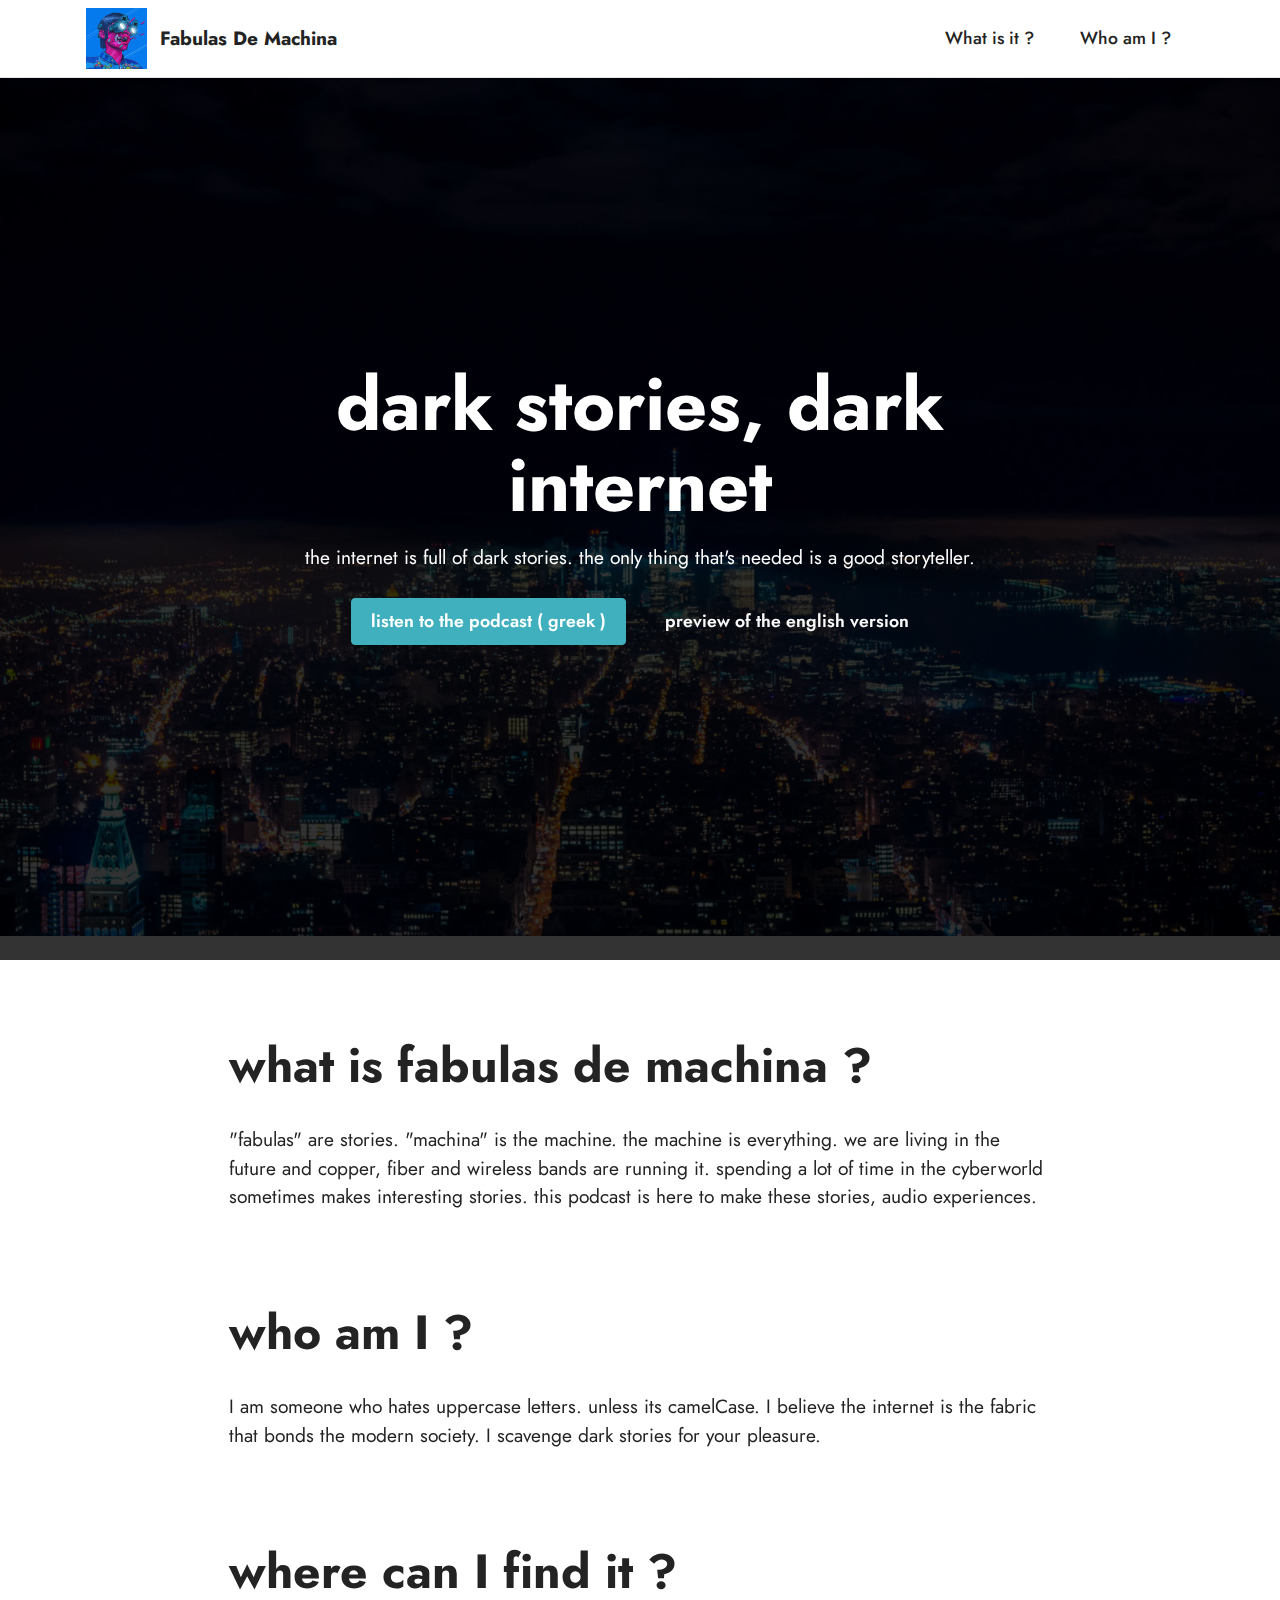
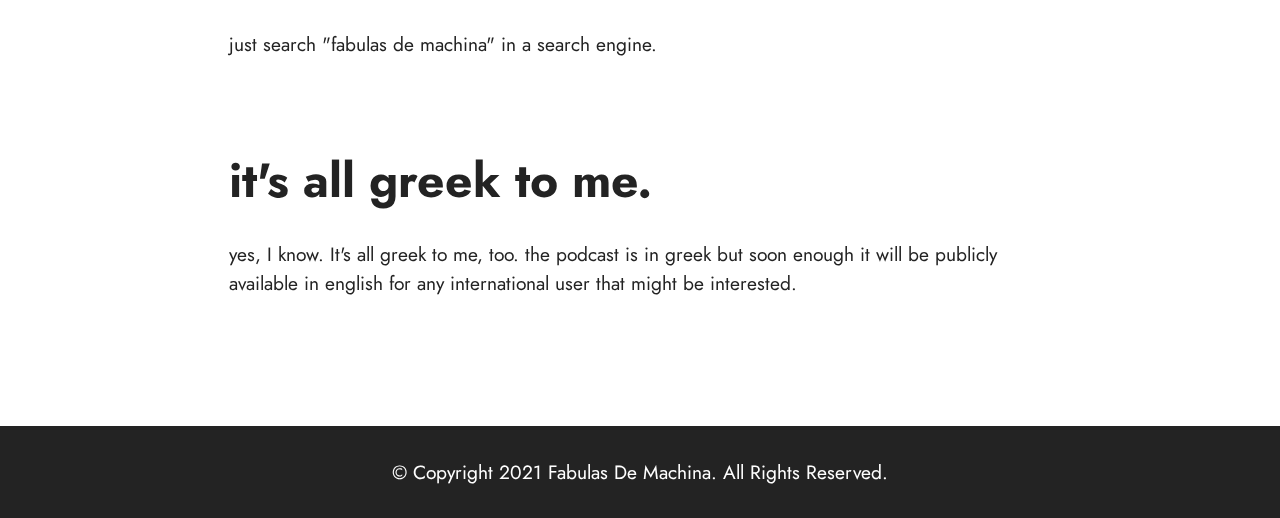
==== www/index.html @ f6dd665e "initial push" ====
<html>
<head>
  <meta charset="UTF-8">
  <meta http-equiv="X-UA-Compatible" content="IE=edge">
  <meta name="viewport" content="width=device-width, initial-scale=1, minimum-scale=1">
  <link rel="shortcut icon" href="assets/images/cpart-121x121.jpg" type="image/x-icon">
  <meta name="description" content="">
  
  
  <title>Fabulas De Machina | A dark audio experience </title>
  <link rel="stylesheet" href="assets/tether/tether.min.css">
  <link rel="stylesheet" href="assets/bootstrap/css/bootstrap.min.css">
  <link rel="stylesheet" href="assets/bootstrap/css/bootstrap-grid.min.css">
  <link rel="stylesheet" href="assets/bootstrap/css/bootstrap-reboot.min.css">
  <link rel="stylesheet" href="assets/dropdown/css/style.css">
  <link rel="stylesheet" href="assets/socicon/css/styles.css">
  <link rel="stylesheet" href="assets/theme/css/style.css">
  <link rel="preload" as="style" href="assets/mobirise/css/mbr-additional.css"><link rel="stylesheet" href="assets/mobirise/css/mbr-additional.css" type="text/css">
  
  
  
  
</head>
<body>
  
  <section class="menu cid-s48OLK6784" once="menu" id="menu1-h">
    
    <nav class="navbar navbar-dropdown navbar-fixed-top navbar-expand-lg">
        <div class="container">
            <div class="navbar-brand">
                <span class="navbar-logo">
                    <a href="https://devalexiou.com/fabulasdemachina">
                        <img src="assets/images/cpart-121x121.jpg" alt="Mobirise" style="height: 3.8rem;">
                    </a>
                </span>
                <span class="navbar-caption-wrap"><a class="navbar-caption text-black text-primary display-7" href="https://devalexiou.com/fabulasdemachina">Fabulas De Machina</a></span>
            </div>
            <button class="navbar-toggler" type="button" data-toggle="collapse" data-target="#navbarSupportedContent" aria-controls="navbarNavAltMarkup" aria-expanded="false" aria-label="Toggle navigation">
                <div class="hamburger">
                    <span></span>
                    <span></span>
                    <span></span>
                    <span></span>
                </div>
            </button>
            <div class="collapse navbar-collapse" id="navbarSupportedContent">
                <ul class="navbar-nav nav-dropdown nav-right" data-app-modern-menu="true"><li class="nav-item"><a class="nav-link link text-black text-primary display-4" href="index.html#header1-f">What is it ?</a></li>
                    <li class="nav-item"><a class="nav-link link text-black text-primary display-4" href="index.html#content1-8">
                            Who am I ?</a></li></ul>
                
                
            </div>
        </div>
    </nav>

</section>

<section class="header1 cid-s48MCQYojq mbr-fullscreen mbr-parallax-background" id="header1-f">

    

    <div class="mbr-overlay" style="opacity: 0.8; background-color: rgb(0, 0, 0);"></div>

    <div class="align-center container">
        <div class="row justify-content-center">
            <div class="col-12 col-lg-8">
                <h1 class="mbr-section-title mbr-fonts-style mb-3 display-1"><strong>dark stories, dark internet</strong></h1>
                
                <p class="mbr-text mbr-fonts-style display-7">the internet is full of dark stories. the only thing that's needed is a good storyteller.</p>
                <div class="mbr-section-btn mt-3"><a class="btn btn-success display-4" href="https://anchor.fm/christos-alexiou" target="_blank">listen to the podcast ( greek )</a> <a class="btn btn-white-outline display-4" href="https://anchor.fm/christos-alexiou3">preview of the english version</a></div>
            </div>
        </div>
    </div>
</section>

<section class="content1 cid-s48udlf8KU" id="content1-8">
    
    <div class="container">
        <div class="row justify-content-center">
            <div class="title col-12 col-md-9">
                <h3 class="mbr-section-title mbr-fonts-style align-center mb-4 display-2"><strong>what is fabulas de machina ?</strong></h3>
                <h4 class="mbr-section-subtitle align-center mbr-fonts-style mb-4 display-7">"fabulas" are stories. "machina" is the machine. the machine is everything. we are living in the future and copper, fiber and wireless bands are running it. spending a lot of time in the cyberworld sometimes makes interesting stories. this podcast is here to make these stories, audio experiences.&nbsp;</h4>
                
            </div>
        </div>
    </div>
</section>

<section class="content1 cid-s48vaXqeL6" id="content1-b">
    
    <div class="container">
        <div class="row justify-content-center">
            <div class="title col-12 col-md-9">
                <h3 class="mbr-section-title mbr-fonts-style align-center mb-4 display-2"><strong>who am I ?</strong></h3>
                <h4 class="mbr-section-subtitle align-center mbr-fonts-style mb-4 display-7">I am someone who hates uppercase letters. unless its camelCase. I believe the internet is the fabric that bonds the modern society. I scavenge dark stories for your pleasure.&nbsp;</h4>
                
            </div>
        </div>
    </div>
</section>

<section class="content1 cid-s48vnjULo4" id="content1-c">
    
    <div class="container">
        <div class="row justify-content-center">
            <div class="title col-12 col-md-9">
                <h3 class="mbr-section-title mbr-fonts-style align-center mb-4 display-2"><strong>where can I find it ?</strong></h3>
                <h4 class="mbr-section-subtitle align-center mbr-fonts-style mb-4 display-7">just search "fabulas de machina" in a search engine.&nbsp;</h4>
                
            </div>
        </div>
    </div>
</section>

<section class="content1 cid-s48vrXhP0J" id="content1-d">
    
    <div class="container">
        <div class="row justify-content-center">
            <div class="title col-12 col-md-9">
                <h3 class="mbr-section-title mbr-fonts-style align-center mb-4 display-2"><strong>it's all greek to me.</strong></h3>
                <h4 class="mbr-section-subtitle align-center mbr-fonts-style mb-4 display-7">yes, I know. It's all greek to me, too. the podcast is in greek but soon enough it will be publicly available in english for any international user that might be interested.&nbsp;</h4>
                
            </div>
        </div>
    </div>
</section>

<section class="footer3 cid-s48P1Icc8J" once="footers" id="footer3-i">

    

    

    <div class="container">
        <div class="media-container-row align-center mbr-white">
            
            
            <div class="row row-copirayt">
                <p class="mbr-text mb-0 mbr-fonts-style mbr-white align-center display-7">
                    © Copyright 2021 Fabulas De Machina. All Rights Reserved.
                </p>
            </div>
        </div>
    </div>
</section><section style="background-color: #fff; font-family: -apple-system, BlinkMacSystemFont, 'Segoe UI', 'Roboto', 'Helvetica Neue', Arial, sans-serif; color:#aaa; font-size:12px; padding: 0; align-items: center; display: flex;"><a href="https://mobirise.site/l" style="flex: 1 1; height: 0rem; padding-left: 1rem;"></a></section><script src="assets/web/assets/jquery/jquery.min.js"></script>  <script src="assets/popper/popper.min.js"></script>  <script src="assets/tether/tether.min.js"></script>  <script src="assets/bootstrap/js/bootstrap.min.js"></script>  <script src="assets/smoothscroll/smooth-scroll.js"></script>  <script src="assets/parallax/jarallax.min.js"></script>  <script src="assets/dropdown/js/nav-dropdown.js"></script>  <script src="assets/dropdown/js/navbar-dropdown.js"></script>  <script src="assets/touchswipe/jquery.touch-swipe.min.js"></script>  <script src="assets/theme/js/script.js"></script>  
  
  
</body>
</html>
---- www/assets/dropdown/css/style.css ----
.navbar-dropdown {
  left: 0;
  padding: 0;
  position: absolute;
  right: 0;
  top: 0;
  transition: all 0.45s ease;
  z-index: 1030;
  background: #282828; }
  .navbar-dropdown .navbar-logo {
    margin-right: 0.8rem;
    transition: margin 0.3s ease-in-out;
    vertical-align: middle; }
    .navbar-dropdown .navbar-logo img {
      height: 3.125rem;
      transition: all 0.3s ease-in-out; }
    .navbar-dropdown .navbar-logo.mbr-iconfont {
      font-size: 3.125rem;
      line-height: 3.125rem; }
  .navbar-dropdown .navbar-caption {
    font-weight: 700;
    white-space: normal;
    vertical-align: -4px;
    line-height: 3.125rem !important; }
    .navbar-dropdown .navbar-caption, .navbar-dropdown .navbar-caption:hover {
      color: inherit;
      text-decoration: none; }
  .navbar-dropdown .mbr-iconfont + .navbar-caption {
    vertical-align: -1px; }
  .navbar-dropdown.navbar-fixed-top {
    position: fixed; }
  .navbar-dropdown .navbar-brand span {
    vertical-align: -4px; }
  .navbar-dropdown.bg-color.transparent {
    background: none; }
  .navbar-dropdown.navbar-short .navbar-brand {
    padding: 0.625rem 0; }
    .navbar-dropdown.navbar-short .navbar-brand span {
      vertical-align: -1px; }
  .navbar-dropdown.navbar-short .navbar-caption {
    line-height: 2.375rem !important;
    vertical-align: -2px; }
  .navbar-dropdown.navbar-short .navbar-logo {
    margin-right: 0.5rem; }
    .navbar-dropdown.navbar-short .navbar-logo img {
      height: 2.375rem; }
    .navbar-dropdown.navbar-short .navbar-logo.mbr-iconfont {
      font-size: 2.375rem;
      line-height: 2.375rem; }
  .navbar-dropdown.navbar-short .mbr-table-cell {
    height: 3.625rem; }
  .navbar-dropdown .navbar-close {
    left: 0.6875rem;
    position: fixed;
    top: 0.75rem;
    z-index: 1000; }
  .navbar-dropdown .hamburger-icon {
    content: "";
    display: inline-block;
    vertical-align: middle;
    width: 16px;
    -webkit-box-shadow: 0 -6px 0 1px #282828,0 0 0 1px #282828,0 6px 0 1px #282828;
    -moz-box-shadow: 0 -6px 0 1px #282828,0 0 0 1px #282828,0 6px 0 1px #282828;
    box-shadow: 0 -6px 0 1px #282828,0 0 0 1px #282828,0 6px 0 1px #282828; }

.dropdown-menu .dropdown-toggle[data-toggle="dropdown-submenu"]::after {
  border-bottom: 0.35em solid transparent;
  border-left: 0.35em solid;
  border-right: 0;
  border-top: 0.35em solid transparent;
  margin-left: 0.3rem; }

.dropdown-menu .dropdown-item:focus {
  outline: 0; }

.nav-dropdown {
  font-size: 0.75rem;
  font-weight: 500;
  height: auto !important; }
  .nav-dropdown .nav-btn {
    padding-left: 1rem; }
  .nav-dropdown .link {
    margin: .667em 1.667em;
    font-weight: 500;
    padding: 0;
    transition: color .2s ease-in-out; }
    .nav-dropdown .link.dropdown-toggle {
      margin-right: 2.583em; }
      .nav-dropdown .link.dropdown-toggle::after {
        margin-left: .25rem;
        border-top: 0.35em solid;
        border-right: 0.35em solid transparent;
        border-left: 0.35em solid transparent;
        border-bottom: 0; }
      .nav-dropdown .link.dropdown-toggle[aria-expanded="true"] {
        margin: 0;
        padding: 0.667em 3.263em  0.667em 1.667em; }
  .nav-dropdown .link::after,
  .nav-dropdown .dropdown-item::after {
    color: inherit; }
  .nav-dropdown .btn {
    font-size: 0.75rem;
    font-weight: 700;
    letter-spacing: 0;
    margin-bottom: 0;
    padding-left: 1.25rem;
    padding-right: 1.25rem; }
  .nav-dropdown .dropdown-menu {
    border-radius: 0;
    border: 0;
    left: 0;
    margin: 0;
    padding-bottom: 1.25rem;
    padding-top: 1.25rem;
    position: relative; }
  .nav-dropdown .dropdown-submenu {
    margin-left: 0.125rem;
    top: 0; }
  .nav-dropdown .dropdown-item {
    font-weight: 500;
    line-height: 2;
    padding: 0.3846em 4.615em 0.3846em 1.5385em;
    position: relative;
    transition: color .2s ease-in-out, background-color .2s ease-in-out; }
    .nav-dropdown .dropdown-item::after {
      margin-top: -0.3077em;
      position: absolute;
      right: 1.1538em;
      top: 50%; }
    .nav-dropdown .dropdown-item:focus, .nav-dropdown .dropdown-item:hover {
      background: none; }

@media (max-width: 767px) {
  .nav-dropdown.navbar-toggleable-sm {
    bottom: 0;
    display: none;
    left: 0;
    overflow-x: hidden;
    position: fixed;
    top: 0;
    transform: translateX(-100%);
    -ms-transform: translateX(-100%);
    -webkit-transform: translateX(-100%);
    width: 18.75rem;
    z-index: 999; } }
.nav-dropdown.navbar-toggleable-xl {
  bottom: 0;
  display: none;
  left: 0;
  overflow-x: hidden;
  position: fixed;
  top: 0;
  transform: translateX(-100%);
  -ms-transform: translateX(-100%);
  -webkit-transform: translateX(-100%);
  width: 18.75rem;
  z-index: 999; }

.nav-dropdown-sm {
  display: block !important;
  overflow-x: hidden;
  overflow: auto;
  padding-top: 3.875rem; }
  .nav-dropdown-sm::after {
    content: "";
    display: block;
    height: 3rem;
    width: 100%; }
  .nav-dropdown-sm.collapse.in ~ .navbar-close {
    display: block !important; }
  .nav-dropdown-sm.collapsing, .nav-dropdown-sm.collapse.in {
    transform: translateX(0);
    -ms-transform: translateX(0);
    -webkit-transform: translateX(0);
    transition: all 0.25s ease-out;
    -webkit-transition: all 0.25s ease-out;
    background: #282828; }
  .nav-dropdown-sm.collapsing[aria-expanded="false"] {
    transform: translateX(-100%);
    -ms-transform: translateX(-100%);
    -webkit-transform: translateX(-100%); }
  .nav-dropdown-sm .nav-item {
    display: block;
    margin-left: 0 !important;
    padding-left: 0; }
  .nav-dropdown-sm .link,
  .nav-dropdown-sm .dropdown-item {
    border-top: 1px dotted rgba(255, 255, 255, 0.1);
    font-size: 0.8125rem;
    line-height: 1.6;
    margin: 0 !important;
    padding: 0.875rem 2.4rem 0.875rem 1.5625rem !important;
    position: relative;
    white-space: normal; }
    .nav-dropdown-sm .link:focus, .nav-dropdown-sm .link:hover,
    .nav-dropdown-sm .dropdown-item:focus,
    .nav-dropdown-sm .dropdown-item:hover {
      background: rgba(0, 0, 0, 0.2) !important;
      color: #c0a375; }
  .nav-dropdown-sm .nav-btn {
    position: relative;
    padding: 1.5625rem 1.5625rem 0 1.5625rem; }
    .nav-dropdown-sm .nav-btn::before {
      border-top: 1px dotted rgba(255, 255, 255, 0.1);
      content: "";
      left: 0;
      position: absolute;
      top: 0;
      width: 100%; }
    .nav-dropdown-sm .nav-btn + .nav-btn {
      padding-top: 0.625rem; }
      .nav-dropdown-sm .nav-btn + .nav-btn::before {
        display: none; }
  .nav-dropdown-sm .btn {
    padding: 0.625rem 0; }
  .nav-dropdown-sm .dropdown-toggle[data-toggle="dropdown-submenu"]::after {
    margin-left: .25rem;
    border-top: 0.35em solid;
    border-right: 0.35em solid transparent;
    border-left: 0.35em solid transparent;
    border-bottom: 0; }
  .nav-dropdown-sm .dropdown-toggle[data-toggle="dropdown-submenu"][aria-expanded="true"]::after {
    border-top: 0;
    border-right: 0.35em solid transparent;
    border-left: 0.35em solid transparent;
    border-bottom: 0.35em solid; }
  .nav-dropdown-sm .dropdown-menu {
    margin: 0;
    padding: 0;
    position: relative;
    top: 0;
    left: 0;
    width: 100%;
    border: 0;
    float: none;
    border-radius: 0;
    background: none; }
  .nav-dropdown-sm .dropdown-submenu {
    left: 100%;
    margin-left: 0.125rem;
    margin-top: -1.25rem;
    top: 0; }

.navbar-toggleable-sm .nav-dropdown .dropdown-menu {
  position: absolute; }

.navbar-toggleable-sm .nav-dropdown .dropdown-submenu {
  left: 100%;
  margin-left: 0.125rem;
  margin-top: -1.25rem;
  top: 0; }

.navbar-toggleable-sm.opened .nav-dropdown .dropdown-menu {
  position: relative; }

.navbar-toggleable-sm.opened .nav-dropdown .dropdown-submenu {
  left: 0;
  margin-left: 00rem;
  margin-top: 0rem;
  top: 0; }

.is-builder .nav-dropdown.collapsing {
  transition: none !important; }

/*# sourceMappingURL=style.css.map */
---- www/assets/socicon/css/styles.css ----
@charset "UTF-8";

@font-face {
  font-family: 'Socicon';
  src:  url('../fonts/socicon.eot');
  src:  url('../fonts/socicon.eot?#iefix') format('embedded-opentype'),
    url('../fonts/socicon.woff2') format('woff2'),
    url('../fonts/socicon.ttf') format('truetype'),
    url('../fonts/socicon.woff') format('woff'),
    url('../fonts/socicon.svg#socicon') format('svg');
  font-weight: normal;
  font-style: normal;
}

[data-icon]:before {
  font-family: "socicon" !important;
  content: attr(data-icon);
  font-style: normal !important;
  font-weight: normal !important;
  font-variant: normal !important;
  text-transform: none !important;
  speak: none;
  line-height: 1;
  -webkit-font-smoothing: antialiased;
  -moz-osx-font-smoothing: grayscale;
}

[class^="socicon-"], [class*=" socicon-"] {
  /* use !important to prevent issues with browser extensions that change fonts */
  font-family: 'Socicon' !important;
  speak: none;
  font-style: normal;
  font-weight: normal;
  font-variant: normal;
  text-transform: none;
  line-height: 1;

  /* Better Font Rendering =========== */
  -webkit-font-smoothing: antialiased;
  -moz-osx-font-smoothing: grayscale;
}

.socicon-eitaa:before {
  content: "\e97c";
}
.socicon-soroush:before {
  content: "\e97d";
}
.socicon-bale:before {
  content: "\e97e";
}
.socicon-zazzle:before {
  content: "\e97b";
}
.socicon-society6:before {
  content: "\e97a";
}
.socicon-redbubble:before {
  content: "\e979";
}
.socicon-avvo:before {
  content: "\e978";
}
.socicon-stitcher:before {
  content: "\e977";
}
.socicon-googlehangouts:before {
  content: "\e974";
}
.socicon-dlive:before {
  content: "\e975";
}
.socicon-vsco:before {
  content: "\e976";
}
.socicon-flipboard:before {
  content: "\e973";
}
.socicon-ubuntu:before {
  content: "\e958";
}
.socicon-artstation:before {
  content: "\e959";
}
.socicon-invision:before {
  content: "\e95a";
}
.socicon-torial:before {
  content: "\e95b";
}
.socicon-collectorz:before {
  content: "\e95c";
}
.socicon-seenthis:before {
  content: "\e95d";
}
.socicon-googleplaymusic:before {
  content: "\e95e";
}
.socicon-debian:before {
  content: "\e95f";
}
.socicon-filmfreeway:before {
  content: "\e960";
}
.socicon-gnome:before {
  content: "\e961";
}
.socicon-itchio:before {
  content: "\e962";
}
.socicon-jamendo:before {
  content: "\e963";
}
.socicon-mix:before {
  content: "\e964";
}
.socicon-sharepoint:before {
  content: "\e965";
}
.socicon-tinder:before {
  content: "\e966";
}
.socicon-windguru:before {
  content: "\e967";
}
.socicon-cdbaby:before {
  content: "\e968";
}
.socicon-elementaryos:before {
  content: "\e969";
}
.socicon-stage32:before {
  content: "\e96a";
}
.socicon-tiktok:before {
  content: "\e96b";
}
.socicon-gitter:before {
  content: "\e96c";
}
.socicon-letterboxd:before {
  content: "\e96d";
}
.socicon-threema:before {
  content: "\e96e";
}
.socicon-splice:before {
  content: "\e96f";
}
.socicon-metapop:before {
  content: "\e970";
}
.socicon-naver:before {
  content: "\e971";
}
.socicon-remote:before {
  content: "\e972";
}
.socicon-internet:before {
  content: "\e957";
}
.socicon-moddb:before {
  content: "\e94b";
}
.socicon-indiedb:before {
  content: "\e94c";
}
.socicon-traxsource:before {
  content: "\e94d";
}
.socicon-gamefor:before {
  content: "\e94e";
}
.socicon-pixiv:before {
  content: "\e94f";
}
.socicon-myanimelist:before {
  content: "\e950";
}
.socicon-blackberry:before {
  content: "\e951";
}
.socicon-wickr:before {
  content: "\e952";
}
.socicon-spip:before {
  content: "\e953";
}
.socicon-napster:before {
  content: "\e954";
}
.socicon-beatport:before {
  content: "\e955";
}
.socicon-hackerone:before {
  content: "\e956";
}
.socicon-hackernews:before {
  content: "\e946";
}
.socicon-smashwords:before {
  content: "\e947";
}
.socicon-kobo:before {
  content: "\e948";
}
.socicon-bookbub:before {
  content: "\e949";
}
.socicon-mailru:before {
  content: "\e94a";
}
.socicon-gitlab:before {
  content: "\e945";
}
.socicon-instructables:before {
  content: "\e944";
}
.socicon-portfolio:before {
  content: "\e943";
}
.socicon-codered:before {
  content: "\e940";
}
.socicon-origin:before {
  content: "\e941";
}
.socicon-nextdoor:before {
  content: "\e942";
}
.socicon-udemy:before {
  content: "\e93f";
}
.socicon-livemaster:before {
  content: "\e93e";
}
.socicon-crunchbase:before {
  content: "\e93b";
}
.socicon-homefy:before {
  content: "\e93c";
}
.socicon-calendly:before {
  content: "\e93d";
}
.socicon-realtor:before {
  content: "\e90f";
}
.socicon-tidal:before {
  content: "\e910";
}
.socicon-qobuz:before {
  content: "\e911";
}
.socicon-natgeo:before {
  content: "\e912";
}
.socicon-mastodon:before {
  content: "\e913";
}
.socicon-unsplash:before {
  content: "\e914";
}
.socicon-homeadvisor:before {
  content: "\e915";
}
.socicon-angieslist:before {
  content: "\e916";
}
.socicon-codepen:before {
  content: "\e917";
}
.socicon-slack:before {
  content: "\e918";
}
.socicon-openaigym:before {
  content: "\e919";
}
.socicon-logmein:before {
  content: "\e91a";
}
.socicon-fiverr:before {
  content: "\e91b";
}
.socicon-gotomeeting:before {
  content: "\e91c";
}
.socicon-aliexpress:before {
  content: "\e91d";
}
.socicon-guru:before {
  content: "\e91e";
}
.socicon-appstore:before {
  content: "\e91f";
}
.socicon-homes:before {
  content: "\e920";
}
.socicon-zoom:before {
  content: "\e921";
}
.socicon-alibaba:before {
  content: "\e922";
}
.socicon-craigslist:before {
  content: "\e923";
}
.socicon-wix:before {
  content: "\e924";
}
.socicon-redfin:before {
  content: "\e925";
}
.socicon-googlecalendar:before {
  content: "\e926";
}
.socicon-shopify:before {
  content: "\e927";
}
.socicon-freelancer:before {
  content: "\e928";
}
.socicon-seedrs:before {
  content: "\e929";
}
.socicon-bing:before {
  content: "\e92a";
}
.socicon-doodle:before {
  content: "\e92b";
}
.socicon-bonanza:before {
  content: "\e92c";
}
.socicon-squarespace:before {
  content: "\e92d";
}
.socicon-toptal:before {
  content: "\e92e";
}
.socicon-gust:before {
  content: "\e92f";
}
.socicon-ask:before {
  content: "\e930";
}
.socicon-trulia:before {
  content: "\e931";
}
.socicon-loomly:before {
  content: "\e932";
}
.socicon-ghost:before {
  content: "\e933";
}
.socicon-upwork:before {
  content: "\e934";
}
.socicon-fundable:before {
  content: "\e935";
}
.socicon-booking:before {
  content: "\e936";
}
.socicon-googlemaps:before {
  content: "\e937";
}
.socicon-zillow:before {
  content: "\e938";
}
.socicon-niconico:before {
  content: "\e939";
}
.socicon-toneden:before {
  content: "\e93a";
}
.socicon-augment:before {
  content: "\e908";
}
.socicon-bitbucket:before {
  content: "\e909";
}
.socicon-fyuse:before {
  content: "\e90a";
}
.socicon-yt-gaming:before {
  content: "\e90b";
}
.socicon-sketchfab:before {
  content: "\e90c";
}
.socicon-mobcrush:before {
  content: "\e90d";
}
.socicon-microsoft:before {
  content: "\e90e";
}
.socicon-pandora:before {
  content: "\e907";
}
.socicon-messenger:before {
  content: "\e906";
}
.socicon-gamewisp:before {
  content: "\e905";
}
.socicon-bloglovin:before {
  content: "\e904";
}
.socicon-tunein:before {
  content: "\e903";
}
.socicon-gamejolt:before {
  content: "\e901";
}
.socicon-trello:before {
  content: "\e902";
}
.socicon-spreadshirt:before {
  content: "\e900";
}
.socicon-500px:before {
  content: "\e000";
}
.socicon-8tracks:before {
  content: "\e001";
}
.socicon-airbnb:before {
  content: "\e002";
}
.socicon-alliance:before {
  content: "\e003";
}
.socicon-amazon:before {
  content: "\e004";
}
.socicon-amplement:before {
  content: "\e005";
}
.socicon-android:before {
  content: "\e006";
}
.socicon-angellist:before {
  content: "\e007";
}
.socicon-apple:before {
  content: "\e008";
}
.socicon-appnet:before {
  content: "\e009";
}
.socicon-baidu:before {
  content: "\e00a";
}
.socicon-bandcamp:before {
  content: "\e00b";
}
.socicon-battlenet:before {
  content: "\e00c";
}
.socicon-mixer:before {
  content: "\e00d";
}
.socicon-bebee:before {
  content: "\e00e";
}
.socicon-bebo:before {
  content: "\e00f";
}
.socicon-behance:before {
  content: "\e010";
}
.socicon-blizzard:before {
  content: "\e011";
}
.socicon-blogger:before {
  content: "\e012";
}
.socicon-buffer:before {
  content: "\e013";
}
.socicon-chrome:before {
  content: "\e014";
}
.socicon-coderwall:before {
  content: "\e015";
}
.socicon-curse:before {
  content: "\e016";
}
.socicon-dailymotion:before {
  content: "\e017";
}
.socicon-deezer:before {
  content: "\e018";
}
.socicon-delicious:before {
  content: "\e019";
}
.socicon-deviantart:before {
  content: "\e01a";
}
.socicon-diablo:before {
  content: "\e01b";
}
.socicon-digg:before {
  content: "\e01c";
}
.socicon-discord:before {
  content: "\e01d";
}
.socicon-disqus:before {
  content: "\e01e";
}
.socicon-douban:before {
  content: "\e01f";
}
.socicon-draugiem:before {
  content: "\e020";
}
.socicon-dribbble:before {
  content: "\e021";
}
.socicon-drupal:before {
  content: "\e022";
}
.socicon-ebay:before {
  content: "\e023";
}
.socicon-ello:before {
  content: "\e024";
}
.socicon-endomodo:before {
  content: "\e025";
}
.socicon-envato:before {
  content: "\e026";
}
.socicon-etsy:before {
  content: "\e027";
}
.socicon-facebook:before {
  content: "\e028";
}
.socicon-feedburner:before {
  content: "\e029";
}
.socicon-filmweb:before {
  content: "\e02a";
}
.socicon-firefox:before {
  content: "\e02b";
}
.socicon-flattr:before {
  content: "\e02c";
}
.socicon-flickr:before {
  content: "\e02d";
}
.socicon-formulr:before {
  content: "\e02e";
}
.socicon-forrst:before {
  content: "\e02f";
}
.socicon-foursquare:before {
  content: "\e030";
}
.socicon-friendfeed:before {
  content: "\e031";
}
.socicon-github:before {
  content: "\e032";
}
.socicon-goodreads:before {
  content: "\e033";
}
.socicon-google:before {
  content: "\e034";
}
.socicon-googlescholar:before {
  content: "\e035";
}
.socicon-googlegroups:before {
  content: "\e036";
}
.socicon-googlephotos:before {
  content: "\e037";
}
.socicon-googleplus:before {
  content: "\e038";
}
.socicon-grooveshark:before {
  content: "\e039";
}
.socicon-hackerrank:before {
  content: "\e03a";
}
.socicon-hearthstone:before {
  content: "\e03b";
}
.socicon-hellocoton:before {
  content: "\e03c";
}
.socicon-heroes:before {
  content: "\e03d";
}
.socicon-smashcast:before {
  content: "\e03e";
}
.socicon-horde:before {
  content: "\e03f";
}
.socicon-houzz:before {
  content: "\e040";
}
.socicon-icq:before {
  content: "\e041";
}
.socicon-identica:before {
  content: "\e042";
}
.socicon-imdb:before {
  content: "\e043";
}
.socicon-instagram:before {
  content: "\e044";
}
.socicon-issuu:before {
  content: "\e045";
}
.socicon-istock:before {
  content: "\e046";
}
.socicon-itunes:before {
  content: "\e047";
}
.socicon-keybase:before {
  content: "\e048";
}
.socicon-lanyrd:before {
  content: "\e049";
}
.socicon-lastfm:before {
  content: "\e04a";
}
.socicon-line:before {
  content: "\e04b";
}
.socicon-linkedin:before {
  content: "\e04c";
}
.socicon-livejournal:before {
  content: "\e04d";
}
.socicon-lyft:before {
  content: "\e04e";
}
.socicon-macos:before {
  content: "\e04f";
}
.socicon-mail:before {
  content: "\e050";
}
.socicon-medium:before {
  content: "\e051";
}
.socicon-meetup:before {
  content: "\e052";
}
.socicon-mixcloud:before {
  content: "\e053";
}
.socicon-modelmayhem:before {
  content: "\e054";
}
.socicon-mumble:before {
  content: "\e055";
}
.socicon-myspace:before {
  content: "\e056";
}
.socicon-newsvine:before {
  content: "\e057";
}
.socicon-nintendo:before {
  content: "\e058";
}
.socicon-npm:before {
  content: "\e059";
}
.socicon-odnoklassniki:before {
  content: "\e05a";
}
.socicon-openid:before {
  content: "\e05b";
}
.socicon-opera:before {
  content: "\e05c";
}
.socicon-outlook:before {
  content: "\e05d";
}
.socicon-overwatch:before {
  content: "\e05e";
}
.socicon-patreon:before {
  content: "\e05f";
}
.socicon-paypal:before {
  content: "\e060";
}
.socicon-periscope:before {
  content: "\e061";
}
.socicon-persona:before {
  content: "\e062";
}
.socicon-pinterest:before {
  content: "\e063";
}
.socicon-play:before {
  content: "\e064";
}
.socicon-player:before {
  content: "\e065";
}
.socicon-playstation:before {
  content: "\e066";
}
.socicon-pocket:before {
  content: "\e067";
}
.socicon-qq:before {
  content: "\e068";
}
.socicon-quora:before {
  content: "\e069";
}
.socicon-raidcall:before {
  content: "\e06a";
}
.socicon-ravelry:before {
  content: "\e06b";
}
.socicon-reddit:before {
  content: "\e06c";
}
.socicon-renren:before {
  content: "\e06d";
}
.socicon-researchgate:before {
  content: "\e06e";
}
.socicon-residentadvisor:before {
  content: "\e06f";
}
.socicon-reverbnation:before {
  content: "\e070";
}
.socicon-rss:before {
  content: "\e071";
}
.socicon-sharethis:before {
  content: "\e072";
}
.socicon-skype:before {
  content: "\e073";
}
.socicon-slideshare:before {
  content: "\e074";
}
.socicon-smugmug:before {
  content: "\e075";
}
.socicon-snapchat:before {
  content: "\e076";
}
.socicon-songkick:before {
  content: "\e077";
}
.socicon-soundcloud:before {
  content: "\e078";
}
.socicon-spotify:before {
  content: "\e079";
}
.socicon-stackexchange:before {
  content: "\e07a";
}
.socicon-stackoverflow:before {
  content: "\e07b";
}
.socicon-starcraft:before {
  content: "\e07c";
}
.socicon-stayfriends:before {
  content: "\e07d";
}
.socicon-steam:before {
  content: "\e07e";
}
.socicon-storehouse:before {
  content: "\e07f";
}
.socicon-strava:before {
  content: "\e080";
}
.socicon-streamjar:before {
  content: "\e081";
}
.socicon-stumbleupon:before {
  content: "\e082";
}
.socicon-swarm:before {
  content: "\e083";
}
.socicon-teamspeak:before {
  content: "\e084";
}
.socicon-teamviewer:before {
  content: "\e085";
}
.socicon-technorati:before {
  content: "\e086";
}
.socicon-telegram:before {
  content: "\e087";
}
.socicon-tripadvisor:before {
  content: "\e088";
}
.socicon-tripit:before {
  content: "\e089";
}
.socicon-triplej:before {
  content: "\e08a";
}
.socicon-tumblr:before {
  content: "\e08b";
}
.socicon-twitch:before {
  content: "\e08c";
}
.socicon-twitter:before {
  content: "\e08d";
}
.socicon-uber:before {
  content: "\e08e";
}
.socicon-ventrilo:before {
  content: "\e08f";
}
.socicon-viadeo:before {
  content: "\e090";
}
.socicon-viber:before {
  content: "\e091";
}
.socicon-viewbug:before {
  content: "\e092";
}
.socicon-vimeo:before {
  content: "\e093";
}
.socicon-vine:before {
  content: "\e094";
}
.socicon-vkontakte:before {
  content: "\e095";
}
.socicon-warcraft:before {
  content: "\e096";
}
.socicon-wechat:before {
  content: "\e097";
}
.socicon-weibo:before {
  content: "\e098";
}
.socicon-whatsapp:before {
  content: "\e099";
}
.socicon-wikipedia:before {
  content: "\e09a";
}
.socicon-windows:before {
  content: "\e09b";
}
.socicon-wordpress:before {
  content: "\e09c";
}
.socicon-wykop:before {
  content: "\e09d";
}
.socicon-xbox:before {
  content: "\e09e";
}
.socicon-xing:before {
  content: "\e09f";
}
.socicon-yahoo:before {
  content: "\e0a0";
}
.socicon-yammer:before {
  content: "\e0a1";
}
.socicon-yandex:before {
  content: "\e0a2";
}
.socicon-yelp:before {
  content: "\e0a3";
}
.socicon-younow:before {
  content: "\e0a4";
}
.socicon-youtube:before {
  content: "\e0a5";
}
.socicon-zapier:before {
  content: "\e0a6";
}
.socicon-zerply:before {
  content: "\e0a7";
}
.socicon-zomato:before {
  content: "\e0a8";
}
.socicon-zynga:before {
  content: "\e0a9";
}
---- www/assets/theme/css/style.css ----
section {
  background-color: #ffffff;
}

body {
  font-style: normal;
  line-height: 1.5;
  font-weight: 400;
  color: #232323;
  position: relative;
}

section,
.container,
.container-fluid {
  position: relative;
  word-wrap: break-word;
}

a.mbr-iconfont:hover {
  text-decoration: none;
}

.article .lead p,
.article .lead ul,
.article .lead ol,
.article .lead pre,
.article .lead blockquote {
  margin-bottom: 0;
}

a {
  font-style: normal;
  font-weight: 400;
  cursor: pointer;
}

a, a:hover {
  text-decoration: none;
}

.mbr-section-title {
  font-style: normal;
  line-height: 1.3;
}

.mbr-section-subtitle {
  line-height: 1.3;
}

.mbr-text {
  font-style: normal;
  line-height: 1.7;
}

h1,
h2,
h3,
h4,
h5,
h6,
.display-1,
.display-2,
.display-4,
.display-5,
.display-7,
span,
p,
a {
  line-height: 1;
  word-break: break-word;
  word-wrap: break-word;
  font-weight: 400;
}

b,
strong {
  font-weight: bold;
}

input:-webkit-autofill, input:-webkit-autofill:hover, input:-webkit-autofill:focus, input:-webkit-autofill:active {
  -webkit-transition-delay: 9999s;
          transition-delay: 9999s;
  -webkit-transition-property: background-color, color;
  transition-property: background-color, color;
}

textarea[type="hidden"] {
  display: none;
}

section {
  background-position: 50% 50%;
  background-repeat: no-repeat;
  background-size: cover;
}

section .mbr-background-video,
section .mbr-background-video-preview {
  position: absolute;
  bottom: 0;
  left: 0;
  right: 0;
  top: 0;
}

.hidden {
  visibility: hidden;
}

.mbr-z-index20 {
  z-index: 20;
}

/*! Base colors */
.mbr-white {
  color: #ffffff;
}

.mbr-black {
  color: #111111;
}

.mbr-bg-white {
  background-color: #ffffff;
}

.mbr-bg-black {
  background-color: #000000;
}

/*! Text-aligns */
.align-left {
  text-align: left;
}

.align-center {
  text-align: center;
}

.align-right {
  text-align: right;
}

/*! Font-weight  */
.mbr-light {
  font-weight: 300;
}

.mbr-regular {
  font-weight: 400;
}

.mbr-semibold {
  font-weight: 500;
}

.mbr-bold {
  font-weight: 700;
}

/*! Media  */
.media-content {
  -ms-flex-preferred-size: 100%;
      flex-basis: 100%;
}

.media-container-row {
  display: -webkit-box;
  display: -ms-flexbox;
  display: flex;
  -webkit-box-orient: horizontal;
  -webkit-box-direction: normal;
      -ms-flex-direction: row;
          flex-direction: row;
  -ms-flex-wrap: wrap;
      flex-wrap: wrap;
  -webkit-box-pack: center;
      -ms-flex-pack: center;
          justify-content: center;
  -ms-flex-line-pack: center;
      align-content: center;
  -webkit-box-align: start;
      -ms-flex-align: start;
          align-items: start;
}

.media-container-row .media-size-item {
  width: 400px;
}

.media-container-column {
  display: -webkit-box;
  display: -ms-flexbox;
  display: flex;
  -webkit-box-orient: vertical;
  -webkit-box-direction: normal;
      -ms-flex-direction: column;
          flex-direction: column;
  -ms-flex-wrap: wrap;
      flex-wrap: wrap;
  -webkit-box-pack: center;
      -ms-flex-pack: center;
          justify-content: center;
  -ms-flex-line-pack: center;
      align-content: center;
  -webkit-box-align: stretch;
      -ms-flex-align: stretch;
          align-items: stretch;
}

.media-container-column > * {
  width: 100%;
}

@media (min-width: 992px) {
  .media-container-row {
    -ms-flex-wrap: nowrap;
        flex-wrap: nowrap;
  }
}

figure {
  margin-bottom: 0;
  overflow: hidden;
}

figure[mbr-media-size] {
  -webkit-transition: width 0.1s;
  transition: width 0.1s;
}

img,
iframe {
  display: block;
  width: 100%;
}

.card {
  background-color: transparent;
  border: none;
}

.card-box {
  width: 100%;
}

.card-img {
  text-align: center;
  -ms-flex-negative: 0;
      flex-shrink: 0;
  -webkit-flex-shrink: 0;
}

.media {
  max-width: 100%;
  margin: 0 auto;
}

.mbr-figure {
  -ms-flex-item-align: center;
      -ms-grid-row-align: center;
      align-self: center;
}

.media-container > div {
  max-width: 100%;
}

.mbr-figure img,
.card-img img {
  width: 100%;
}

@media (max-width: 991px) {
  .media-size-item {
    width: auto !important;
  }
  .media {
    width: auto;
  }
  .mbr-figure {
    width: 100% !important;
  }
}

/*! Buttons */
.mbr-section-btn {
  margin-left: -0.6rem;
  margin-right: -0.6rem;
  font-size: 0;
}

.btn {
  font-weight: 600;
  border-width: 1px;
  font-style: normal;
  margin: 0.6rem 0.6rem;
  white-space: normal;
  -webkit-transition: all 0.2s ease-in-out;
  transition: all 0.2s ease-in-out;
  display: -webkit-inline-box;
  display: -ms-inline-flexbox;
  display: inline-flex;
  -webkit-box-align: center;
      -ms-flex-align: center;
          align-items: center;
  -webkit-box-pack: center;
      -ms-flex-pack: center;
          justify-content: center;
  word-break: break-word;
}

.btn-sm {
  font-weight: 600;
  letter-spacing: 0px;
  -webkit-transition: all 0.3s ease-in-out;
  transition: all 0.3s ease-in-out;
}

.btn-md {
  font-weight: 600;
  letter-spacing: 0px;
  -webkit-transition: all 0.3s ease-in-out;
  transition: all 0.3s ease-in-out;
}

.btn-lg {
  font-weight: 600;
  letter-spacing: 0px;
  -webkit-transition: all 0.3s ease-in-out;
  transition: all 0.3s ease-in-out;
}

.btn-form {
  margin: 0;
}

.btn-form:hover {
  cursor: pointer;
}

nav .mbr-section-btn {
  margin-left: 0rem;
  margin-right: 0rem;
}

/*! Btn icon margin */
.btn .mbr-iconfont,
.btn.btn-sm .mbr-iconfont {
  -webkit-box-ordinal-group: 2;
      -ms-flex-order: 1;
          order: 1;
  cursor: pointer;
  margin-left: 0.5rem;
  vertical-align: sub;
}

.btn.btn-md .mbr-iconfont,
.btn.btn-md .mbr-iconfont {
  margin-left: 0.8rem;
}

.mbr-regular {
  font-weight: 400;
}

.mbr-semibold {
  font-weight: 500;
}

.mbr-bold {
  font-weight: 700;
}

[type="submit"] {
  -webkit-appearance: none;
}

/*! Full-screen */
.mbr-fullscreen .mbr-overlay {
  min-height: 100vh;
}

.mbr-fullscreen {
  display: -webkit-box;
  display: -ms-flexbox;
  display: flex;
  display: -moz-flex;
  display: -ms-flex;
  display: -o-flex;
  -webkit-box-align: center;
      -ms-flex-align: center;
          align-items: center;
  min-height: 100vh;
  padding-top: 3rem;
  padding-bottom: 3rem;
}

/*! Map */
.map {
  height: 25rem;
  position: relative;
}

.map iframe {
  width: 100%;
  height: 100%;
}

/*! Scroll to top arrow */
.mbr-arrow-up {
  bottom: 25px;
  right: 90px;
  position: fixed;
  text-align: right;
  z-index: 5000;
  color: #ffffff;
  font-size: 22px;
}

.mbr-arrow-up a {
  background: rgba(0, 0, 0, 0.2);
  border-radius: 50%;
  color: #fff;
  display: inline-block;
  height: 60px;
  width: 60px;
  border: 2px solid #fff;
  outline-style: none !important;
  position: relative;
  text-decoration: none;
  -webkit-transition: all 0.3s ease-in-out;
  transition: all 0.3s ease-in-out;
  cursor: pointer;
  text-align: center;
}

.mbr-arrow-up a:hover {
  background-color: rgba(0, 0, 0, 0.4);
}

.mbr-arrow-up a i {
  line-height: 60px;
}

.mbr-arrow-up-icon {
  display: block;
  color: #fff;
}

.mbr-arrow-up-icon::before {
  content: "\203a";
  display: inline-block;
  font-family: serif;
  font-size: 22px;
  line-height: 1;
  font-style: normal;
  position: relative;
  top: 6px;
  left: -4px;
  -webkit-transform: rotate(-90deg);
          transform: rotate(-90deg);
}

/*! Arrow Down */
.mbr-arrow {
  position: absolute;
  bottom: 45px;
  left: 50%;
  width: 60px;
  height: 60px;
  cursor: pointer;
  background-color: rgba(80, 80, 80, 0.5);
  border-radius: 50%;
  -webkit-transform: translateX(-50%);
          transform: translateX(-50%);
}

@media (max-width: 767px) {
  .mbr-arrow {
    display: none;
  }
}

.mbr-arrow > a {
  display: inline-block;
  text-decoration: none;
  outline-style: none;
  -webkit-animation: arrowdown 1.7s ease-in-out infinite;
          animation: arrowdown 1.7s ease-in-out infinite;
  color: #ffffff;
}

.mbr-arrow > a > i {
  position: absolute;
  top: -2px;
  left: 15px;
  font-size: 2rem;
}

#scrollToTop a i::before {
  content: "";
  position: absolute;
  display: block;
  border-bottom: 2.5px solid #fff;
  border-left: 2.5px solid #fff;
  width: 27.8%;
  height: 27.8%;
  left: 50%;
  top: 50%;
  -webkit-transform: rotate(135deg);
  transform: translateY(-30%) translateX(-50%) rotate(135deg);
}

@keyframes arrowdown {
  0% {
    -webkit-transform: translateY(0px);
            transform: translateY(0px);
  }
  50% {
    -webkit-transform: translateY(-5px);
            transform: translateY(-5px);
  }
  100% {
    -webkit-transform: translateY(0px);
            transform: translateY(0px);
  }
}

@-webkit-keyframes arrowdown {
  0% {
    -webkit-transform: translateY(0px);
            transform: translateY(0px);
  }
  50% {
    -webkit-transform: translateY(-5px);
            transform: translateY(-5px);
  }
  100% {
    -webkit-transform: translateY(0px);
            transform: translateY(0px);
  }
}

@media (max-width: 500px) {
  .mbr-arrow-up {
    left: 50%;
    right: auto;
  }
}

/*Gradients animation*/
@keyframes gradient-animation {
  from {
    background-position: 0% 100%;
    -webkit-animation-timing-function: ease-in-out;
            animation-timing-function: ease-in-out;
  }
  to {
    background-position: 100% 0%;
    -webkit-animation-timing-function: ease-in-out;
            animation-timing-function: ease-in-out;
  }
}

@-webkit-keyframes gradient-animation {
  from {
    background-position: 0% 100%;
    -webkit-animation-timing-function: ease-in-out;
            animation-timing-function: ease-in-out;
  }
  to {
    background-position: 100% 0%;
    -webkit-animation-timing-function: ease-in-out;
            animation-timing-function: ease-in-out;
  }
}

.bg-gradient {
  background-size: 200% 200%;
  animation: gradient-animation 5s infinite alternate;
  -webkit-animation: gradient-animation 5s infinite alternate;
}

.menu .navbar-brand {
  display: -webkit-flex;
}

.menu .navbar-brand span {
  display: -webkit-box;
  display: -ms-flexbox;
  display: flex;
  display: -webkit-flex;
}

.menu .navbar-brand .navbar-caption-wrap {
  display: -webkit-flex;
}

.menu .navbar-brand .navbar-logo img {
  display: -webkit-flex;
}

@media (min-width: 768px) and (max-width: 991px) {
  .menu .navbar-toggleable-sm .navbar-nav {
    display: -webkit-box;
    display: -ms-flexbox;
  }
}

@media (max-width: 991px) {
  .menu .navbar-collapse {
    max-height: 93.5vh;
  }
  .menu .navbar-collapse.show {
    overflow: auto;
  }
}

@media (min-width: 992px) {
  .menu .navbar-nav.nav-dropdown {
    display: -webkit-flex;
  }
  .menu .navbar-toggleable-sm .navbar-collapse {
    display: -webkit-flex !important;
  }
  .menu .collapsed .navbar-collapse {
    max-height: 93.5vh;
  }
  .menu .collapsed .navbar-collapse.show {
    overflow: auto;
  }
}

@media (max-width: 767px) {
  .menu .navbar-collapse {
    max-height: 80vh;
  }
}

.nav-link .mbr-iconfont {
  margin-right: .5rem;
}

.navbar {
  display: -webkit-flex;
  -webkit-flex-wrap: wrap;
  -webkit-align-items: center;
  -webkit-justify-content: space-between;
}

.navbar-collapse {
  -webkit-flex-basis: 100%;
  -webkit-flex-grow: 1;
  -webkit-align-items: center;
}

.nav-dropdown .link {
  padding: 0.667em 1.667em !important;
  margin: 0 !important;
}

.nav {
  display: -webkit-flex;
  -webkit-flex-wrap: wrap;
}

.row {
  display: -webkit-flex;
  -webkit-flex-wrap: wrap;
}

.justify-content-center {
  -webkit-justify-content: center;
}

.form-inline {
  display: -webkit-flex;
}

.card-wrapper {
  -webkit-flex: 1;
}

.carousel-control {
  z-index: 10;
  display: -webkit-flex;
}

.carousel-controls {
  display: -webkit-flex;
}

.media {
  display: -webkit-flex;
}

.form-group:focus {
  outline: none;
}

.jq-selectbox__select {
  padding: 7px 0;
  position: relative;
}

.jq-selectbox__dropdown {
  overflow: hidden;
  border-radius: 10px;
  position: absolute;
  top: 100%;
  left: 0 !important;
  width: 100% !important;
}

.jq-selectbox__trigger-arrow {
  right: 0;
  -webkit-transform: translateY(-50%);
          transform: translateY(-50%);
}

.jq-selectbox li {
  padding: 1.07em 0.5em;
}

input[type="range"] {
  padding-left: 0 !important;
  padding-right: 0 !important;
}

.modal-dialog,
.modal-content {
  height: 100%;
}

.modal-dialog .carousel-inner {
  height: calc(100vh - 1.75rem);
}

@media (max-width: 575px) {
  .modal-dialog .carousel-inner {
    height: calc(100vh - 1rem);
  }
}

.carousel-item {
  text-align: center;
}

.carousel-item img {
  margin: auto;
}

.navbar-toggler {
  -webkit-align-self: flex-start;
  -ms-flex-item-align: start;
  align-self: flex-start;
  padding: 0.25rem 0.75rem;
  font-size: 1.25rem;
  line-height: 1;
  background: transparent;
  border: 1px solid transparent;
  border-radius: 0.25rem;
}

.navbar-toggler:focus,
.navbar-toggler:hover {
  text-decoration: none;
}

.navbar-toggler-icon {
  display: inline-block;
  width: 1.5em;
  height: 1.5em;
  vertical-align: middle;
  content: "";
  background: no-repeat center center;
  background-size: 100% 100%;
}

.navbar-toggler-left {
  position: absolute;
  left: 1rem;
}

.navbar-toggler-right {
  position: absolute;
  right: 1rem;
}

.card-img {
  width: auto;
}

.menu .navbar.collapsed:not(.beta-menu) {
  -webkit-box-orient: vertical;
  -webkit-box-direction: normal;
      -ms-flex-direction: column;
          flex-direction: column;
}

.carousel-item.active,
.carousel-item-next,
.carousel-item-prev {
  display: -webkit-box;
  display: -ms-flexbox;
  display: flex;
}

.note-air-layout .dropup .dropdown-menu,
.note-air-layout .navbar-fixed-bottom .dropdown .dropdown-menu {
  bottom: initial !important;
}

html,
body {
  height: auto;
  min-height: 100vh;
}

.dropup .dropdown-toggle::after {
  display: none;
}

.form-asterisk {
  font-family: initial;
  position: absolute;
  top: -2px;
  font-weight: normal;
}

.form-control-label {
  position: relative;
  cursor: pointer;
  margin-bottom: 0.357em;
  padding: 0;
}

.alert {
  color: #ffffff;
  border-radius: 0;
  border: 0;
  font-size: 1.1rem;
  line-height: 1.5;
  margin-bottom: 1.875rem;
  padding: 1.25rem;
  position: relative;
  text-align: center;
}

.alert.alert-form::after {
  background-color: inherit;
  bottom: -7px;
  content: "";
  display: block;
  height: 14px;
  left: 50%;
  margin-left: -7px;
  position: absolute;
  -webkit-transform: rotate(45deg);
          transform: rotate(45deg);
  width: 14px;
}

.form-control {
  background-color: #ffffff;
  background-clip: border-box;
  color: #232323;
  line-height: 1rem !important;
  height: auto;
  padding: 0.6rem 1.2rem;
  -webkit-transition: border-color 0.25s ease 0s;
  transition: border-color 0.25s ease 0s;
  border: 1px solid transparent !important;
  border-radius: 4px;
  -webkit-box-shadow: rgba(0, 0, 0, 0.07) 0px 1px 1px 0px, rgba(0, 0, 0, 0.07) 0px 1px 3px 0px, rgba(0, 0, 0, 0.03) 0px 0px 0px 1px;
          box-shadow: rgba(0, 0, 0, 0.07) 0px 1px 1px 0px, rgba(0, 0, 0, 0.07) 0px 1px 3px 0px, rgba(0, 0, 0, 0.03) 0px 0px 0px 1px;
}

.form-active .form-control:invalid {
  border-color: red;
}

form .row {
  margin-left: -0.6rem;
  margin-right: -0.6rem;
}

form .row [class*="col"] {
  padding-left: 0.6rem;
  padding-right: 0.6rem;
}

form .mbr-section-btn {
  margin: 0;
  padding-left: 0.6rem;
  padding-right: 0.6rem;
}

form .btn {
  display: -webkit-box;
  display: -ms-flexbox;
  display: flex;
  padding: 0.6rem 1.2rem;
  margin: 0;
}

form .form-check-input {
  margin-top: .5;
}

textarea.form-control {
  line-height: 1.5rem !important;
}

.form-group {
  margin-bottom: 1.2rem;
}

.form-control,
form .btn {
  min-height: 48px;
}

.gdpr-block label span.textGDPR input[name='gdpr'] {
  top: 7px;
}

.form-control:focus {
  -webkit-box-shadow: none;
          box-shadow: none;
}

:focus {
  outline: none;
}

.mbr-overlay {
  background-color: #000;
  bottom: 0;
  left: 0;
  opacity: 0.5;
  position: absolute;
  right: 0;
  top: 0;
  z-index: 0;
  pointer-events: none;
}

blockquote {
  font-style: italic;
  padding: 3rem;
  font-size: 1.09rem;
  position: relative;
  border-left: 3px solid;
}

ul,
ol,
pre,
blockquote {
  margin-bottom: 2.3125rem;
}

.mt-4 {
  margin-top: 2rem !important;
}

.mb-4 {
  margin-bottom: 2rem !important;
}

@media (min-width: 992px) {
  .container {
    padding-left: 16px;
    padding-right: 16px;
  }
  .row {
    margin-left: -16px;
    margin-right: -16px;
  }
  .row > [class*="col"] {
    padding-left: 16px;
    padding-right: 16px;
  }
}

@media (min-width: 768px) {
  .container-fluid {
    padding-left: 32px;
    padding-right: 32px;
  }
}

@media (min-width: 768px) and (max-width: 991px) {
  .mbr-container {
    padding-left: 32px;
    padding-right: 32px;
  }
}

@media (max-width: 767px) {
  .mbr-container {
    padding-left: 16px;
    padding-right: 16px;
  }
}

.card-wrapper,
.item-wrapper {
  overflow: hidden;
}

.app-video-wrapper > img {
  opacity: 1;
}
/*# sourceMappingURL=style.css.map */.engine {
	position: absolute;
	text-indent: -2400px;
	text-align: center;
	padding: 0;
	top: 0;
	left: -2400px;
}
---- www/assets/mobirise/css/mbr-additional.css ----
@import url(https://fonts.googleapis.com/css?family=Jost:100,200,300,400,500,600,700,800,900,100i,200i,300i,400i,500i,600i,700i,800i,900i&display=swap);





body {
  font-family: IBM Plex Sans;
}
.display-1 {
  font-family: 'Jost', sans-serif;
  font-size: 4.6rem;
  line-height: 1.1;
}
.display-1 > .mbr-iconfont {
  font-size: 5.75rem;
}
.display-2 {
  font-family: 'Jost', sans-serif;
  font-size: 3rem;
  line-height: 1.1;
}
.display-2 > .mbr-iconfont {
  font-size: 3.75rem;
}
.display-4 {
  font-family: 'Jost', sans-serif;
  font-size: 1.1rem;
  line-height: 1.5;
}
.display-4 > .mbr-iconfont {
  font-size: 1.375rem;
}
.display-5 {
  font-family: 'Jost', sans-serif;
  font-size: 2.2rem;
  line-height: 1.5;
}
.display-5 > .mbr-iconfont {
  font-size: 2.75rem;
}
.display-7 {
  font-family: 'Jost', sans-serif;
  font-size: 1.2rem;
  line-height: 1.5;
}
.display-7 > .mbr-iconfont {
  font-size: 1.5rem;
}
/* ---- Fluid typography for mobile devices ---- */
/* 1.4 - font scale ratio ( bootstrap == 1.42857 ) */
/* 100vw - current viewport width */
/* (48 - 20)  48 == 48rem == 768px, 20 == 20rem == 320px(minimal supported viewport) */
/* 0.65 - min scale variable, may vary */
@media (max-width: 992px) {
  .display-1 {
    font-size: 3.68rem;
  }
}
@media (max-width: 768px) {
  .display-1 {
    font-size: 3.22rem;
    font-size: calc( 2.26rem + (4.6 - 2.26) * ((100vw - 20rem) / (48 - 20)));
    line-height: calc( 1.1 * (2.26rem + (4.6 - 2.26) * ((100vw - 20rem) / (48 - 20))));
  }
  .display-2 {
    font-size: 2.4rem;
    font-size: calc( 1.7rem + (3 - 1.7) * ((100vw - 20rem) / (48 - 20)));
    line-height: calc( 1.3 * (1.7rem + (3 - 1.7) * ((100vw - 20rem) / (48 - 20))));
  }
  .display-4 {
    font-size: 0.88rem;
    font-size: calc( 1.0350000000000001rem + (1.1 - 1.0350000000000001) * ((100vw - 20rem) / (48 - 20)));
    line-height: calc( 1.4 * (1.0350000000000001rem + (1.1 - 1.0350000000000001) * ((100vw - 20rem) / (48 - 20))));
  }
  .display-5 {
    font-size: 1.76rem;
    font-size: calc( 1.42rem + (2.2 - 1.42) * ((100vw - 20rem) / (48 - 20)));
    line-height: calc( 1.4 * (1.42rem + (2.2 - 1.42) * ((100vw - 20rem) / (48 - 20))));
  }
  .display-7 {
    font-size: 0.96rem;
    font-size: calc( 1.07rem + (1.2 - 1.07) * ((100vw - 20rem) / (48 - 20)));
    line-height: calc( 1.4 * (1.07rem + (1.2 - 1.07) * ((100vw - 20rem) / (48 - 20))));
  }
}
/* Buttons */
.btn {
  padding: 0.6rem 1.2rem;
  border-radius: 4px;
}
.btn-sm {
  padding: 0.6rem 1.2rem;
  border-radius: 4px;
}
.btn-md {
  padding: 0.6rem 1.2rem;
  border-radius: 4px;
}
.btn-lg {
  padding: 1rem 2.6rem;
  border-radius: 4px;
}
.bg-primary {
  background-color: #6592e6 !important;
}
.bg-success {
  background-color: #40b0bf !important;
}
.bg-info {
  background-color: #47b5ed !important;
}
.bg-warning {
  background-color: #ffe161 !important;
}
.bg-danger {
  background-color: #ff9966 !important;
}
.btn-primary,
.btn-primary:active {
  background-color: #6592e6 !important;
  border-color: #6592e6 !important;
  color: #ffffff !important;
  box-shadow: 0 2px 2px 0 rgba(0, 0, 0, 0.2);
}
.btn-primary:hover,
.btn-primary:focus,
.btn-primary.focus,
.btn-primary.active {
  color: #ffffff !important;
  background-color: #2260d2 !important;
  border-color: #2260d2 !important;
  box-shadow: 0 2px 5px 0 rgba(0, 0, 0, 0.2);
}
.btn-primary.disabled,
.btn-primary:disabled {
  color: #ffffff !important;
  background-color: #2260d2 !important;
  border-color: #2260d2 !important;
}
.btn-secondary,
.btn-secondary:active {
  background-color: #ff6666 !important;
  border-color: #ff6666 !important;
  color: #ffffff !important;
  box-shadow: 0 2px 2px 0 rgba(0, 0, 0, 0.2);
}
.btn-secondary:hover,
.btn-secondary:focus,
.btn-secondary.focus,
.btn-secondary.active {
  color: #ffffff !important;
  background-color: #ff0f0f !important;
  border-color: #ff0f0f !important;
  box-shadow: 0 2px 5px 0 rgba(0, 0, 0, 0.2);
}
.btn-secondary.disabled,
.btn-secondary:disabled {
  color: #ffffff !important;
  background-color: #ff0f0f !important;
  border-color: #ff0f0f !important;
}
.btn-info,
.btn-info:active {
  background-color: #47b5ed !important;
  border-color: #47b5ed !important;
  color: #ffffff !important;
  box-shadow: 0 2px 2px 0 rgba(0, 0, 0, 0.2);
}
.btn-info:hover,
.btn-info:focus,
.btn-info.focus,
.btn-info.active {
  color: #ffffff !important;
  background-color: #148cca !important;
  border-color: #148cca !important;
  box-shadow: 0 2px 5px 0 rgba(0, 0, 0, 0.2);
}
.btn-info.disabled,
.btn-info:disabled {
  color: #ffffff !important;
  background-color: #148cca !important;
  border-color: #148cca !important;
}
.btn-success,
.btn-success:active {
  background-color: #40b0bf !important;
  border-color: #40b0bf !important;
  color: #ffffff !important;
  box-shadow: 0 2px 2px 0 rgba(0, 0, 0, 0.2);
}
.btn-success:hover,
.btn-success:focus,
.btn-success.focus,
.btn-success.active {
  color: #ffffff !important;
  background-color: #2a747e !important;
  border-color: #2a747e !important;
  box-shadow: 0 2px 5px 0 rgba(0, 0, 0, 0.2);
}
.btn-success.disabled,
.btn-success:disabled {
  color: #ffffff !important;
  background-color: #2a747e !important;
  border-color: #2a747e !important;
}
.btn-warning,
.btn-warning:active {
  background-color: #ffe161 !important;
  border-color: #ffe161 !important;
  color: #614f00 !important;
  box-shadow: 0 2px 2px 0 rgba(0, 0, 0, 0.2);
}
.btn-warning:hover,
.btn-warning:focus,
.btn-warning.focus,
.btn-warning.active {
  color: #0a0800 !important;
  background-color: #ffd10a !important;
  border-color: #ffd10a !important;
  box-shadow: 0 2px 5px 0 rgba(0, 0, 0, 0.2);
}
.btn-warning.disabled,
.btn-warning:disabled {
  color: #614f00 !important;
  background-color: #ffd10a !important;
  border-color: #ffd10a !important;
}
.btn-danger,
.btn-danger:active {
  background-color: #ff9966 !important;
  border-color: #ff9966 !important;
  color: #ffffff !important;
  box-shadow: 0 2px 2px 0 rgba(0, 0, 0, 0.2);
}
.btn-danger:hover,
.btn-danger:focus,
.btn-danger.focus,
.btn-danger.active {
  color: #ffffff !important;
  background-color: #ff5f0f !important;
  border-color: #ff5f0f !important;
  box-shadow: 0 2px 5px 0 rgba(0, 0, 0, 0.2);
}
.btn-danger.disabled,
.btn-danger:disabled {
  color: #ffffff !important;
  background-color: #ff5f0f !important;
  border-color: #ff5f0f !important;
}
.btn-white,
.btn-white:active {
  background-color: #fafafa !important;
  border-color: #fafafa !important;
  color: #7a7a7a !important;
  box-shadow: 0 2px 2px 0 rgba(0, 0, 0, 0.2);
}
.btn-white:hover,
.btn-white:focus,
.btn-white.focus,
.btn-white.active {
  color: #4f4f4f !important;
  background-color: #cfcfcf !important;
  border-color: #cfcfcf !important;
  box-shadow: 0 2px 5px 0 rgba(0, 0, 0, 0.2);
}
.btn-white.disabled,
.btn-white:disabled {
  color: #7a7a7a !important;
  background-color: #cfcfcf !important;
  border-color: #cfcfcf !important;
}
.btn-black,
.btn-black:active {
  background-color: #232323 !important;
  border-color: #232323 !important;
  color: #ffffff !important;
  box-shadow: 0 2px 2px 0 rgba(0, 0, 0, 0.2);
}
.btn-black:hover,
.btn-black:focus,
.btn-black.focus,
.btn-black.active {
  color: #ffffff !important;
  background-color: #000000 !important;
  border-color: #000000 !important;
  box-shadow: 0 2px 5px 0 rgba(0, 0, 0, 0.2);
}
.btn-black.disabled,
.btn-black:disabled {
  color: #ffffff !important;
  background-color: #000000 !important;
  border-color: #000000 !important;
}
.btn-primary-outline,
.btn-primary-outline:active {
  background-color: transparent !important;
  border-color: transparent;
  color: #6592e6;
}
.btn-primary-outline:hover,
.btn-primary-outline:focus,
.btn-primary-outline.focus,
.btn-primary-outline.active {
  color: #2260d2 !important;
  background-color: transparent!important;
  border-color: transparent!important;
  box-shadow: none!important;
}
.btn-primary-outline.disabled,
.btn-primary-outline:disabled {
  color: #ffffff !important;
  background-color: #6592e6 !important;
  border-color: #6592e6 !important;
}
.btn-secondary-outline,
.btn-secondary-outline:active {
  background-color: transparent !important;
  border-color: transparent;
  color: #ff6666;
}
.btn-secondary-outline:hover,
.btn-secondary-outline:focus,
.btn-secondary-outline.focus,
.btn-secondary-outline.active {
  color: #ff0f0f !important;
  background-color: transparent!important;
  border-color: transparent!important;
  box-shadow: none!important;
}
.btn-secondary-outline.disabled,
.btn-secondary-outline:disabled {
  color: #ffffff !important;
  background-color: #ff6666 !important;
  border-color: #ff6666 !important;
}
.btn-info-outline,
.btn-info-outline:active {
  background-color: transparent !important;
  border-color: transparent;
  color: #47b5ed;
}
.btn-info-outline:hover,
.btn-info-outline:focus,
.btn-info-outline.focus,
.btn-info-outline.active {
  color: #148cca !important;
  background-color: transparent!important;
  border-color: transparent!important;
  box-shadow: none!important;
}
.btn-info-outline.disabled,
.btn-info-outline:disabled {
  color: #ffffff !important;
  background-color: #47b5ed !important;
  border-color: #47b5ed !important;
}
.btn-success-outline,
.btn-success-outline:active {
  background-color: transparent !important;
  border-color: transparent;
  color: #40b0bf;
}
.btn-success-outline:hover,
.btn-success-outline:focus,
.btn-success-outline.focus,
.btn-success-outline.active {
  color: #2a747e !important;
  background-color: transparent!important;
  border-color: transparent!important;
  box-shadow: none!important;
}
.btn-success-outline.disabled,
.btn-success-outline:disabled {
  color: #ffffff !important;
  background-color: #40b0bf !important;
  border-color: #40b0bf !important;
}
.btn-warning-outline,
.btn-warning-outline:active {
  background-color: transparent !important;
  border-color: transparent;
  color: #ffe161;
}
.btn-warning-outline:hover,
.btn-warning-outline:focus,
.btn-warning-outline.focus,
.btn-warning-outline.active {
  color: #ffd10a !important;
  background-color: transparent!important;
  border-color: transparent!important;
  box-shadow: none!important;
}
.btn-warning-outline.disabled,
.btn-warning-outline:disabled {
  color: #614f00 !important;
  background-color: #ffe161 !important;
  border-color: #ffe161 !important;
}
.btn-danger-outline,
.btn-danger-outline:active {
  background-color: transparent !important;
  border-color: transparent;
  color: #ff9966;
}
.btn-danger-outline:hover,
.btn-danger-outline:focus,
.btn-danger-outline.focus,
.btn-danger-outline.active {
  color: #ff5f0f !important;
  background-color: transparent!important;
  border-color: transparent!important;
  box-shadow: none!important;
}
.btn-danger-outline.disabled,
.btn-danger-outline:disabled {
  color: #ffffff !important;
  background-color: #ff9966 !important;
  border-color: #ff9966 !important;
}
.btn-black-outline,
.btn-black-outline:active {
  background-color: transparent !important;
  border-color: transparent;
  color: #232323;
}
.btn-black-outline:hover,
.btn-black-outline:focus,
.btn-black-outline.focus,
.btn-black-outline.active {
  color: #000000 !important;
  background-color: transparent!important;
  border-color: transparent!important;
  box-shadow: none!important;
}
.btn-black-outline.disabled,
.btn-black-outline:disabled {
  color: #ffffff !important;
  background-color: #232323 !important;
  border-color: #232323 !important;
}
.btn-white-outline,
.btn-white-outline:active {
  background-color: transparent !important;
  border-color: transparent;
  color: #fafafa;
}
.btn-white-outline:hover,
.btn-white-outline:focus,
.btn-white-outline.focus,
.btn-white-outline.active {
  color: #cfcfcf !important;
  background-color: transparent!important;
  border-color: transparent!important;
  box-shadow: none!important;
}
.btn-white-outline.disabled,
.btn-white-outline:disabled {
  color: #7a7a7a !important;
  background-color: #fafafa !important;
  border-color: #fafafa !important;
}
.text-primary {
  color: #6592e6 !important;
}
.text-secondary {
  color: #ff6666 !important;
}
.text-success {
  color: #40b0bf !important;
}
.text-info {
  color: #47b5ed !important;
}
.text-warning {
  color: #ffe161 !important;
}
.text-danger {
  color: #ff9966 !important;
}
.text-white {
  color: #fafafa !important;
}
.text-black {
  color: #232323 !important;
}
a.text-primary:hover,
a.text-primary:focus,
a.text-primary.active {
  color: #205ac5 !important;
}
a.text-secondary:hover,
a.text-secondary:focus,
a.text-secondary.active {
  color: #ff0000 !important;
}
a.text-success:hover,
a.text-success:focus,
a.text-success.active {
  color: #266a73 !important;
}
a.text-info:hover,
a.text-info:focus,
a.text-info.active {
  color: #1283bc !important;
}
a.text-warning:hover,
a.text-warning:focus,
a.text-warning.active {
  color: #facb00 !important;
}
a.text-danger:hover,
a.text-danger:focus,
a.text-danger.active {
  color: #ff5500 !important;
}
a.text-white:hover,
a.text-white:focus,
a.text-white.active {
  color: #c7c7c7 !important;
}
a.text-black:hover,
a.text-black:focus,
a.text-black.active {
  color: #000000 !important;
}
a[class*="text-"]:not(.nav-link):not(.dropdown-item):not([role]) {
  position: relative;
  background-image: transparent;
  background-size: 10000px 2px;
  background-repeat: no-repeat;
  background-position: 0px 1.2em;
  background-position: -10000px 1.2em;
}
a[class*="text-"]:not(.nav-link):not(.dropdown-item):not([role]):hover {
  transition: background-position 2s ease-in-out;
  background-image: linear-gradient(currentColor 50%, currentColor 50%);
  background-position: 0px 1.2em;
}
.nav-tabs .nav-link.active {
  color: #6592e6;
}
.nav-tabs .nav-link:not(.active) {
  color: #232323;
}
.alert-success {
  background-color: #70c770;
}
.alert-info {
  background-color: #47b5ed;
}
.alert-warning {
  background-color: #ffe161;
}
.alert-danger {
  background-color: #ff9966;
}
.mbr-gallery-filter li.active .btn {
  background-color: #6592e6;
  border-color: #6592e6;
  color: #ffffff;
}
.mbr-gallery-filter li.active .btn:focus {
  box-shadow: none;
}
a,
a:hover {
  color: #6592e6;
}
.mbr-plan-header.bg-primary .mbr-plan-subtitle,
.mbr-plan-header.bg-primary .mbr-plan-price-desc {
  color: #ffffff;
}
.mbr-plan-header.bg-success .mbr-plan-subtitle,
.mbr-plan-header.bg-success .mbr-plan-price-desc {
  color: #a0d8df;
}
.mbr-plan-header.bg-info .mbr-plan-subtitle,
.mbr-plan-header.bg-info .mbr-plan-price-desc {
  color: #ffffff;
}
.mbr-plan-header.bg-warning .mbr-plan-subtitle,
.mbr-plan-header.bg-warning .mbr-plan-price-desc {
  color: #ffffff;
}
.mbr-plan-header.bg-danger .mbr-plan-subtitle,
.mbr-plan-header.bg-danger .mbr-plan-price-desc {
  color: #ffffff;
}
/* Scroll to top button*/
.scrollToTop_wraper {
  display: none;
}
.form-control {
  font-family: 'Jost', sans-serif;
  font-size: 1.1rem;
  line-height: 1.5;
  font-weight: 400;
}
.form-control > .mbr-iconfont {
  font-size: 1.375rem;
}
.form-control:hover,
.form-control:focus {
  box-shadow: rgba(0, 0, 0, 0.07) 0px 1px 1px 0px, rgba(0, 0, 0, 0.07) 0px 1px 3px 0px, rgba(0, 0, 0, 0.03) 0px 0px 0px 1px;
  border-color: #6592e6 !important;
}
.form-control:-webkit-input-placeholder {
  font-family: 'Jost', sans-serif;
  font-size: 1.1rem;
  line-height: 1.5;
  font-weight: 400;
}
.form-control:-webkit-input-placeholder > .mbr-iconfont {
  font-size: 1.375rem;
}
blockquote {
  border-color: #6592e6;
}
/* Forms */
.jq-selectbox li:hover,
.jq-selectbox li.selected {
  background-color: #6592e6;
  color: #ffffff;
}
.jq-number__spin {
  transition: 0.25s ease;
}
.jq-number__spin:hover {
  border-color: #6592e6;
}
.jq-selectbox .jq-selectbox__trigger-arrow,
.jq-number__spin.minus:after,
.jq-number__spin.plus:after {
  transition: 0.4s;
  border-top-color: #353535;
  border-bottom-color: #353535;
}
.jq-selectbox:hover .jq-selectbox__trigger-arrow,
.jq-number__spin.minus:hover:after,
.jq-number__spin.plus:hover:after {
  border-top-color: #6592e6;
  border-bottom-color: #6592e6;
}
.xdsoft_datetimepicker .xdsoft_calendar td.xdsoft_default,
.xdsoft_datetimepicker .xdsoft_calendar td.xdsoft_current,
.xdsoft_datetimepicker .xdsoft_timepicker .xdsoft_time_box > div > div.xdsoft_current {
  color: #ffffff !important;
  background-color: #6592e6 !important;
  box-shadow: none !important;
}
.xdsoft_datetimepicker .xdsoft_calendar td:hover,
.xdsoft_datetimepicker .xdsoft_timepicker .xdsoft_time_box > div > div:hover {
  color: #000000 !important;
  background: #ff6666 !important;
  box-shadow: none !important;
}
.lazy-bg {
  background-image: none !important;
}
.lazy-placeholder:not(section),
.lazy-none {
  display: block;
  position: relative;
  padding-bottom: 56.25%;
  width: 100%;
  height: auto;
}
iframe.lazy-placeholder,
.lazy-placeholder:after {
  content: '';
  position: absolute;
  width: 200px;
  height: 200px;
  background: transparent no-repeat center;
  background-size: contain;
  top: 50%;
  left: 50%;
  transform: translateX(-50%) translateY(-50%);
  background-image: url("data:image/svg+xml;charset=UTF-8,%3csvg width='32' height='32' viewBox='0 0 64 64' xmlns='http://www.w3.org/2000/svg' stroke='%236592e6' %3e%3cg fill='none' fill-rule='evenodd'%3e%3cg transform='translate(16 16)' stroke-width='2'%3e%3ccircle stroke-opacity='.5' cx='16' cy='16' r='16'/%3e%3cpath d='M32 16c0-9.94-8.06-16-16-16'%3e%3canimateTransform attributeName='transform' type='rotate' from='0 16 16' to='360 16 16' dur='1s' repeatCount='indefinite'/%3e%3c/path%3e%3c/g%3e%3c/g%3e%3c/svg%3e");
}
section.lazy-placeholder:after {
  opacity: 0.5;
}
body {
  overflow-x: hidden;
}
a {
  transition: color 0.6s;
}
.cid-s48MCQYojq {
  background-image: url("../../../assets/images/dark-city-background-2000x1125.jpg");
}
.cid-s48MCQYojq .mbr-section-title {
  text-align: center;
  color: #ffffff;
}
.cid-s48MCQYojq .mbr-text,
.cid-s48MCQYojq .mbr-section-btn {
  color: #ffffff;
  text-align: center;
}
@media (max-width: 991px) {
  .cid-s48MCQYojq .mbr-section-title,
  .cid-s48MCQYojq .mbr-section-btn,
  .cid-s48MCQYojq .mbr-text {
    text-align: center;
  }
}
.cid-s48udlf8KU {
  padding-top: 5rem;
  padding-bottom: 2rem;
  background-color: #ffffff;
}
.cid-s48udlf8KU .mbr-section-title {
  text-align: left;
}
.cid-s48udlf8KU .mbr-section-subtitle {
  text-align: left;
}
.cid-s48vaXqeL6 {
  padding-top: 2rem;
  padding-bottom: 2rem;
  background-color: #ffffff;
}
.cid-s48vaXqeL6 .mbr-section-title {
  text-align: left;
}
.cid-s48vaXqeL6 .mbr-section-subtitle {
  text-align: left;
}
.cid-s48vnjULo4 {
  padding-top: 2rem;
  padding-bottom: 2rem;
  background-color: #ffffff;
}
.cid-s48vnjULo4 .mbr-section-title {
  text-align: left;
}
.cid-s48vnjULo4 .mbr-section-subtitle {
  text-align: left;
}
.cid-s48vrXhP0J {
  padding-top: 2rem;
  padding-bottom: 6rem;
  background-color: #ffffff;
}
.cid-s48vrXhP0J .mbr-section-title {
  text-align: left;
}
.cid-s48vrXhP0J .mbr-section-subtitle {
  text-align: left;
}
.cid-s48OLK6784 {
  z-index: 1000;
  width: 100%;
  position: relative;
  min-height: 60px;
}
.cid-s48OLK6784 nav.navbar {
  position: fixed;
}
.cid-s48OLK6784 .dropdown-item:before {
  font-family: Moririse2 !important;
  content: '\e966';
  display: inline-block;
  width: 0;
  position: absolute;
  left: 1rem;
  top: 0.5rem;
  margin-right: 0.5rem;
  line-height: 1;
  font-size: inherit;
  vertical-align: middle;
  text-align: center;
  overflow: hidden;
  transform: scale(0, 1);
  transition: all 0.25s ease-in-out;
}
.cid-s48OLK6784 .dropdown-menu {
  padding: 0;
}
.cid-s48OLK6784 .dropdown-item {
  border-bottom: 1px solid #e6e6e6;
}
.cid-s48OLK6784 .dropdown-item:hover,
.cid-s48OLK6784 .dropdown-item:focus {
  background: #6592e6 !important;
  color: white !important;
}
.cid-s48OLK6784 .nav-dropdown .link {
  padding: 0 0.3em !important;
  margin: .667em 1em !important;
}
.cid-s48OLK6784 .nav-dropdown .link.dropdown-toggle::after {
  margin-left: 0.5rem;
  margin-top: 0.2rem;
}
.cid-s48OLK6784 .nav-link {
  position: relative;
}
.cid-s48OLK6784 .container {
  display: flex;
  margin: auto;
}
.cid-s48OLK6784 .iconfont-wrapper {
  color: #000000 !important;
  font-size: 1.5rem;
  padding-right: .5rem;
}
.cid-s48OLK6784 .navbar-caption {
  padding-right: 4rem;
}
.cid-s48OLK6784 .dropdown-menu,
.cid-s48OLK6784 .navbar.opened {
  background: #ffffff !important;
}
.cid-s48OLK6784 .nav-item:focus,
.cid-s48OLK6784 .nav-link:focus {
  outline: none;
}
.cid-s48OLK6784 .dropdown .dropdown-menu .dropdown-item {
  width: auto;
  transition: all 0.25s ease-in-out;
}
.cid-s48OLK6784 .dropdown .dropdown-menu .dropdown-item::after {
  right: 0.5rem;
}
.cid-s48OLK6784 .dropdown .dropdown-menu .dropdown-item .mbr-iconfont {
  margin-left: -1.8rem;
  padding-right: 1rem;
  font-size: inherit;
}
.cid-s48OLK6784 .dropdown .dropdown-menu .dropdown-item .mbr-iconfont:before {
  display: inline-block;
  transform: scale(1, 1);
  transition: all 0.25s ease-in-out;
}
.cid-s48OLK6784 .collapsed .dropdown-menu .dropdown-item:before {
  display: none;
}
.cid-s48OLK6784 .collapsed .dropdown .dropdown-menu .dropdown-item {
  padding: 0.235em 1.5em 0.235em 1.5em !important;
  transition: none;
  margin: 0 !important;
}
.cid-s48OLK6784 .navbar {
  min-height: 77px;
  transition: all .3s;
  border-bottom: 1px solid transparent;
  background: #ffffff;
}
.cid-s48OLK6784 .navbar:not(.navbar-short) {
  border-bottom: 1px solid #e6e6e6;
}
.cid-s48OLK6784 .navbar.opened {
  transition: all .3s;
}
.cid-s48OLK6784 .navbar .dropdown-item {
  padding: .5rem 1.8rem;
}
.cid-s48OLK6784 .navbar .navbar-logo img {
  width: auto;
}
.cid-s48OLK6784 .navbar .navbar-collapse {
  justify-content: flex-end;
  z-index: 1;
}
.cid-s48OLK6784 .navbar.collapsed .nav-item .nav-link::before {
  display: none;
}
.cid-s48OLK6784 .navbar.collapsed.opened .dropdown-menu {
  top: 0;
}
@media (min-width: 992px) {
  .cid-s48OLK6784 .navbar.collapsed.opened:not(.navbar-short) .navbar-collapse {
    max-height: calc(98.5vh - 3.8rem);
  }
}
.cid-s48OLK6784 .navbar.collapsed .dropdown-menu .dropdown-submenu {
  left: 0 !important;
}
.cid-s48OLK6784 .navbar.collapsed .dropdown-menu .dropdown-item:after {
  right: auto;
}
.cid-s48OLK6784 .navbar.collapsed .dropdown-menu .dropdown-toggle[data-toggle="dropdown-submenu"]:after {
  margin-left: 0.5rem;
  margin-top: 0.2rem;
  border-top: 0.35em solid;
  border-right: 0.35em solid transparent;
  border-left: 0.35em solid transparent;
  border-bottom: 0;
  top: 55%;
}
.cid-s48OLK6784 .navbar.collapsed ul.navbar-nav li {
  margin: auto;
}
.cid-s48OLK6784 .navbar.collapsed .dropdown-menu .dropdown-item {
  padding: .25rem 1.5rem;
  text-align: center;
}
.cid-s48OLK6784 .navbar.collapsed .icons-menu {
  padding-left: 0;
  padding-right: 0;
  padding-top: .5rem;
  padding-bottom: .5rem;
}
@media (max-width: 991px) {
  .cid-s48OLK6784 .navbar .nav-item .nav-link::before {
    display: none;
  }
  .cid-s48OLK6784 .navbar.opened .dropdown-menu {
    top: 0;
  }
  .cid-s48OLK6784 .navbar .dropdown-menu .dropdown-submenu {
    left: 0 !important;
  }
  .cid-s48OLK6784 .navbar .dropdown-menu .dropdown-item:after {
    right: auto;
  }
  .cid-s48OLK6784 .navbar .dropdown-menu .dropdown-toggle[data-toggle="dropdown-submenu"]:after {
    margin-left: 0.5rem;
    margin-top: 0.2rem;
    border-top: 0.35em solid;
    border-right: 0.35em solid transparent;
    border-left: 0.35em solid transparent;
    border-bottom: 0;
    top: 55%;
  }
  .cid-s48OLK6784 .navbar .navbar-logo img {
    height: 3.8rem !important;
  }
  .cid-s48OLK6784 .navbar ul.navbar-nav li {
    margin: auto;
  }
  .cid-s48OLK6784 .navbar .dropdown-menu .dropdown-item {
    padding: .25rem 1.5rem !important;
    text-align: center;
  }
  .cid-s48OLK6784 .navbar .navbar-brand {
    flex-shrink: initial;
    flex-basis: auto;
    word-break: break-word;
    padding-right: 2rem;
  }
  .cid-s48OLK6784 .navbar .navbar-toggler {
    flex-basis: auto;
  }
  .cid-s48OLK6784 .navbar .icons-menu {
    padding-left: 0;
    padding-top: .5rem;
    padding-bottom: .5rem;
  }
}
.cid-s48OLK6784 .navbar.navbar-short {
  min-height: 60px;
}
.cid-s48OLK6784 .navbar.navbar-short .navbar-logo img {
  height: 3rem !important;
}
.cid-s48OLK6784 .navbar.navbar-short .navbar-brand {
  padding: 0;
}
.cid-s48OLK6784 .navbar-brand {
  flex-shrink: 0;
  align-items: center;
  margin-right: 0;
  padding: 0;
  transition: all .3s;
  word-break: break-word;
  z-index: 1;
}
.cid-s48OLK6784 .navbar-brand .navbar-caption {
  line-height: inherit !important;
}
.cid-s48OLK6784 .navbar-brand .navbar-logo a {
  outline: none;
}
.cid-s48OLK6784 .dropdown-item.active,
.cid-s48OLK6784 .dropdown-item:active {
  background-color: transparent;
}
.cid-s48OLK6784 .navbar-expand-lg .navbar-nav .nav-link {
  padding: 0;
}
.cid-s48OLK6784 .nav-dropdown .link.dropdown-toggle {
  margin-right: 1.667em;
}
.cid-s48OLK6784 .nav-dropdown .link.dropdown-toggle[aria-expanded="true"] {
  margin-right: 0;
  padding: 0.667em 1.667em;
}
.cid-s48OLK6784 .navbar.navbar-expand-lg .dropdown .dropdown-menu {
  background: #ffffff;
}
.cid-s48OLK6784 .navbar.navbar-expand-lg .dropdown .dropdown-menu .dropdown-submenu {
  margin: 0;
  left: 100%;
}
.cid-s48OLK6784 .navbar .dropdown.open > .dropdown-menu {
  display: block;
}
.cid-s48OLK6784 ul.navbar-nav {
  flex-wrap: wrap;
}
.cid-s48OLK6784 .navbar-buttons {
  text-align: center;
  min-width: 170px;
}
.cid-s48OLK6784 button.navbar-toggler {
  outline: none;
  width: 31px;
  height: 20px;
  cursor: pointer;
  transition: all .2s;
  position: relative;
  align-self: center;
}
.cid-s48OLK6784 button.navbar-toggler .hamburger span {
  position: absolute;
  right: 0;
  width: 30px;
  height: 2px;
  border-right: 5px;
  background-color: currentColor;
}
.cid-s48OLK6784 button.navbar-toggler .hamburger span:nth-child(1) {
  top: 0;
  transition: all .2s;
}
.cid-s48OLK6784 button.navbar-toggler .hamburger span:nth-child(2) {
  top: 8px;
  transition: all .15s;
}
.cid-s48OLK6784 button.navbar-toggler .hamburger span:nth-child(3) {
  top: 8px;
  transition: all .15s;
}
.cid-s48OLK6784 button.navbar-toggler .hamburger span:nth-child(4) {
  top: 16px;
  transition: all .2s;
}
.cid-s48OLK6784 nav.opened .hamburger span:nth-child(1) {
  top: 8px;
  width: 0;
  opacity: 0;
  right: 50%;
  transition: all .2s;
}
.cid-s48OLK6784 nav.opened .hamburger span:nth-child(2) {
  transform: rotate(45deg);
  transition: all .25s;
}
.cid-s48OLK6784 nav.opened .hamburger span:nth-child(3) {
  transform: rotate(-45deg);
  transition: all .25s;
}
.cid-s48OLK6784 nav.opened .hamburger span:nth-child(4) {
  top: 8px;
  width: 0;
  opacity: 0;
  right: 50%;
  transition: all .2s;
}
.cid-s48OLK6784 .navbar-dropdown {
  padding: .5rem 1rem;
  position: fixed;
}
.cid-s48OLK6784 a.nav-link {
  display: flex;
  align-items: center;
  justify-content: center;
}
.cid-s48OLK6784 .icons-menu {
  flex-wrap: nowrap;
  display: flex;
  justify-content: center;
  padding-left: 1rem;
  padding-right: 1rem;
  padding-top: 0.3rem;
  text-align: center;
}
@media screen and (-ms-high-contrast: active), (-ms-high-contrast: none) {
  .cid-s48OLK6784 .navbar {
    height: 77px;
  }
  .cid-s48OLK6784 .navbar.opened {
    height: auto;
  }
  .cid-s48OLK6784 .nav-item .nav-link:hover::before {
    width: 175%;
    max-width: calc(100% + 2rem);
    left: -1rem;
  }
}
.cid-s48P1Icc8J {
  padding-top: 2rem;
  padding-bottom: 2rem;
  background-color: #232323;
}
.cid-s48P1Icc8J .row-links {
  width: 100%;
  justify-content: center;
}
.cid-s48P1Icc8J .social-row {
  width: 100%;
  justify-content: center;
}
.cid-s48P1Icc8J .media-container-row {
  flex-direction: column;
  justify-content: center;
  align-items: center;
}
.cid-s48P1Icc8J .media-container-row .foot-menu {
  list-style: none;
  display: flex;
  justify-content: center;
  flex-wrap: wrap;
  padding: 0;
  margin-bottom: 0;
}
.cid-s48P1Icc8J .media-container-row .foot-menu li {
  padding: 0 1rem 1rem 1rem;
}
.cid-s48P1Icc8J .media-container-row .foot-menu li p {
  margin: 0;
}
.cid-s48P1Icc8J .media-container-row .social-list {
  padding-left: 0;
  margin-bottom: 0;
  list-style: none;
  display: flex;
  flex-wrap: wrap;
  justify-content: flex-end;
}
.cid-s48P1Icc8J .media-container-row .social-list .mbr-iconfont-social {
  font-size: 1.5rem;
  color: #ffffff;
}
.cid-s48P1Icc8J .media-container-row .social-list .soc-item {
  margin: 0 .5rem;
}
.cid-s48P1Icc8J .media-container-row .social-list a {
  margin: 0;
  opacity: .5;
  transition: .2s linear;
}
.cid-s48P1Icc8J .media-container-row .social-list a:hover {
  opacity: 1;
}
@media (max-width: 767px) {
  .cid-s48P1Icc8J .media-container-row .social-list {
    -webkit-justify-content: center;
    justify-content: center;
  }
}
.cid-s48P1Icc8J .media-container-row .row-copirayt {
  word-break: break-word;
  width: 100%;
}
.cid-s48P1Icc8J .media-container-row .row-copirayt p {
  width: 100%;
}
---- www/assets/mobirise/css/mbr-additional.css ----
@import url(https://fonts.googleapis.com/css?family=Jost:100,200,300,400,500,600,700,800,900,100i,200i,300i,400i,500i,600i,700i,800i,900i&display=swap);





body {
  font-family: IBM Plex Sans;
}
.display-1 {
  font-family: 'Jost', sans-serif;
  font-size: 4.6rem;
  line-height: 1.1;
}
.display-1 > .mbr-iconfont {
  font-size: 5.75rem;
}
.display-2 {
  font-family: 'Jost', sans-serif;
  font-size: 3rem;
  line-height: 1.1;
}
.display-2 > .mbr-iconfont {
  font-size: 3.75rem;
}
.display-4 {
  font-family: 'Jost', sans-serif;
  font-size: 1.1rem;
  line-height: 1.5;
}
.display-4 > .mbr-iconfont {
  font-size: 1.375rem;
}
.display-5 {
  font-family: 'Jost', sans-serif;
  font-size: 2.2rem;
  line-height: 1.5;
}
.display-5 > .mbr-iconfont {
  font-size: 2.75rem;
}
.display-7 {
  font-family: 'Jost', sans-serif;
  font-size: 1.2rem;
  line-height: 1.5;
}
.display-7 > .mbr-iconfont {
  font-size: 1.5rem;
}
/* ---- Fluid typography for mobile devices ---- */
/* 1.4 - font scale ratio ( bootstrap == 1.42857 ) */
/* 100vw - current viewport width */
/* (48 - 20)  48 == 48rem == 768px, 20 == 20rem == 320px(minimal supported viewport) */
/* 0.65 - min scale variable, may vary */
@media (max-width: 992px) {
  .display-1 {
    font-size: 3.68rem;
  }
}
@media (max-width: 768px) {
  .display-1 {
    font-size: 3.22rem;
    font-size: calc( 2.26rem + (4.6 - 2.26) * ((100vw - 20rem) / (48 - 20)));
    line-height: calc( 1.1 * (2.26rem + (4.6 - 2.26) * ((100vw - 20rem) / (48 - 20))));
  }
  .display-2 {
    font-size: 2.4rem;
    font-size: calc( 1.7rem + (3 - 1.7) * ((100vw - 20rem) / (48 - 20)));
    line-height: calc( 1.3 * (1.7rem + (3 - 1.7) * ((100vw - 20rem) / (48 - 20))));
  }
  .display-4 {
    font-size: 0.88rem;
    font-size: calc( 1.0350000000000001rem + (1.1 - 1.0350000000000001) * ((100vw - 20rem) / (48 - 20)));
    line-height: calc( 1.4 * (1.0350000000000001rem + (1.1 - 1.0350000000000001) * ((100vw - 20rem) / (48 - 20))));
  }
  .display-5 {
    font-size: 1.76rem;
    font-size: calc( 1.42rem + (2.2 - 1.42) * ((100vw - 20rem) / (48 - 20)));
    line-height: calc( 1.4 * (1.42rem + (2.2 - 1.42) * ((100vw - 20rem) / (48 - 20))));
  }
  .display-7 {
    font-size: 0.96rem;
    font-size: calc( 1.07rem + (1.2 - 1.07) * ((100vw - 20rem) / (48 - 20)));
    line-height: calc( 1.4 * (1.07rem + (1.2 - 1.07) * ((100vw - 20rem) / (48 - 20))));
  }
}
/* Buttons */
.btn {
  padding: 0.6rem 1.2rem;
  border-radius: 4px;
}
.btn-sm {
  padding: 0.6rem 1.2rem;
  border-radius: 4px;
}
.btn-md {
  padding: 0.6rem 1.2rem;
  border-radius: 4px;
}
.btn-lg {
  padding: 1rem 2.6rem;
  border-radius: 4px;
}
.bg-primary {
  background-color: #6592e6 !important;
}
.bg-success {
  background-color: #40b0bf !important;
}
.bg-info {
  background-color: #47b5ed !important;
}
.bg-warning {
  background-color: #ffe161 !important;
}
.bg-danger {
  background-color: #ff9966 !important;
}
.btn-primary,
.btn-primary:active {
  background-color: #6592e6 !important;
  border-color: #6592e6 !important;
  color: #ffffff !important;
  box-shadow: 0 2px 2px 0 rgba(0, 0, 0, 0.2);
}
.btn-primary:hover,
.btn-primary:focus,
.btn-primary.focus,
.btn-primary.active {
  color: #ffffff !important;
  background-color: #2260d2 !important;
  border-color: #2260d2 !important;
  box-shadow: 0 2px 5px 0 rgba(0, 0, 0, 0.2);
}
.btn-primary.disabled,
.btn-primary:disabled {
  color: #ffffff !important;
  background-color: #2260d2 !important;
  border-color: #2260d2 !important;
}
.btn-secondary,
.btn-secondary:active {
  background-color: #ff6666 !important;
  border-color: #ff6666 !important;
  color: #ffffff !important;
  box-shadow: 0 2px 2px 0 rgba(0, 0, 0, 0.2);
}
.btn-secondary:hover,
.btn-secondary:focus,
.btn-secondary.focus,
.btn-secondary.active {
  color: #ffffff !important;
  background-color: #ff0f0f !important;
  border-color: #ff0f0f !important;
  box-shadow: 0 2px 5px 0 rgba(0, 0, 0, 0.2);
}
.btn-secondary.disabled,
.btn-secondary:disabled {
  color: #ffffff !important;
  background-color: #ff0f0f !important;
  border-color: #ff0f0f !important;
}
.btn-info,
.btn-info:active {
  background-color: #47b5ed !important;
  border-color: #47b5ed !important;
  color: #ffffff !important;
  box-shadow: 0 2px 2px 0 rgba(0, 0, 0, 0.2);
}
.btn-info:hover,
.btn-info:focus,
.btn-info.focus,
.btn-info.active {
  color: #ffffff !important;
  background-color: #148cca !important;
  border-color: #148cca !important;
  box-shadow: 0 2px 5px 0 rgba(0, 0, 0, 0.2);
}
.btn-info.disabled,
.btn-info:disabled {
  color: #ffffff !important;
  background-color: #148cca !important;
  border-color: #148cca !important;
}
.btn-success,
.btn-success:active {
  background-color: #40b0bf !important;
  border-color: #40b0bf !important;
  color: #ffffff !important;
  box-shadow: 0 2px 2px 0 rgba(0, 0, 0, 0.2);
}
.btn-success:hover,
.btn-success:focus,
.btn-success.focus,
.btn-success.active {
  color: #ffffff !important;
  background-color: #2a747e !important;
  border-color: #2a747e !important;
  box-shadow: 0 2px 5px 0 rgba(0, 0, 0, 0.2);
}
.btn-success.disabled,
.btn-success:disabled {
  color: #ffffff !important;
  background-color: #2a747e !important;
  border-color: #2a747e !important;
}
.btn-warning,
.btn-warning:active {
  background-color: #ffe161 !important;
  border-color: #ffe161 !important;
  color: #614f00 !important;
  box-shadow: 0 2px 2px 0 rgba(0, 0, 0, 0.2);
}
.btn-warning:hover,
.btn-warning:focus,
.btn-warning.focus,
.btn-warning.active {
  color: #0a0800 !important;
  background-color: #ffd10a !important;
  border-color: #ffd10a !important;
  box-shadow: 0 2px 5px 0 rgba(0, 0, 0, 0.2);
}
.btn-warning.disabled,
.btn-warning:disabled {
  color: #614f00 !important;
  background-color: #ffd10a !important;
  border-color: #ffd10a !important;
}
.btn-danger,
.btn-danger:active {
  background-color: #ff9966 !important;
  border-color: #ff9966 !important;
  color: #ffffff !important;
  box-shadow: 0 2px 2px 0 rgba(0, 0, 0, 0.2);
}
.btn-danger:hover,
.btn-danger:focus,
.btn-danger.focus,
.btn-danger.active {
  color: #ffffff !important;
  background-color: #ff5f0f !important;
  border-color: #ff5f0f !important;
  box-shadow: 0 2px 5px 0 rgba(0, 0, 0, 0.2);
}
.btn-danger.disabled,
.btn-danger:disabled {
  color: #ffffff !important;
  background-color: #ff5f0f !important;
  border-color: #ff5f0f !important;
}
.btn-white,
.btn-white:active {
  background-color: #fafafa !important;
  border-color: #fafafa !important;
  color: #7a7a7a !important;
  box-shadow: 0 2px 2px 0 rgba(0, 0, 0, 0.2);
}
.btn-white:hover,
.btn-white:focus,
.btn-white.focus,
.btn-white.active {
  color: #4f4f4f !important;
  background-color: #cfcfcf !important;
  border-color: #cfcfcf !important;
  box-shadow: 0 2px 5px 0 rgba(0, 0, 0, 0.2);
}
.btn-white.disabled,
.btn-white:disabled {
  color: #7a7a7a !important;
  background-color: #cfcfcf !important;
  border-color: #cfcfcf !important;
}
.btn-black,
.btn-black:active {
  background-color: #232323 !important;
  border-color: #232323 !important;
  color: #ffffff !important;
  box-shadow: 0 2px 2px 0 rgba(0, 0, 0, 0.2);
}
.btn-black:hover,
.btn-black:focus,
.btn-black.focus,
.btn-black.active {
  color: #ffffff !important;
  background-color: #000000 !important;
  border-color: #000000 !important;
  box-shadow: 0 2px 5px 0 rgba(0, 0, 0, 0.2);
}
.btn-black.disabled,
.btn-black:disabled {
  color: #ffffff !important;
  background-color: #000000 !important;
  border-color: #000000 !important;
}
.btn-primary-outline,
.btn-primary-outline:active {
  background-color: transparent !important;
  border-color: transparent;
  color: #6592e6;
}
.btn-primary-outline:hover,
.btn-primary-outline:focus,
.btn-primary-outline.focus,
.btn-primary-outline.active {
  color: #2260d2 !important;
  background-color: transparent!important;
  border-color: transparent!important;
  box-shadow: none!important;
}
.btn-primary-outline.disabled,
.btn-primary-outline:disabled {
  color: #ffffff !important;
  background-color: #6592e6 !important;
  border-color: #6592e6 !important;
}
.btn-secondary-outline,
.btn-secondary-outline:active {
  background-color: transparent !important;
  border-color: transparent;
  color: #ff6666;
}
.btn-secondary-outline:hover,
.btn-secondary-outline:focus,
.btn-secondary-outline.focus,
.btn-secondary-outline.active {
  color: #ff0f0f !important;
  background-color: transparent!important;
  border-color: transparent!important;
  box-shadow: none!important;
}
.btn-secondary-outline.disabled,
.btn-secondary-outline:disabled {
  color: #ffffff !important;
  background-color: #ff6666 !important;
  border-color: #ff6666 !important;
}
.btn-info-outline,
.btn-info-outline:active {
  background-color: transparent !important;
  border-color: transparent;
  color: #47b5ed;
}
.btn-info-outline:hover,
.btn-info-outline:focus,
.btn-info-outline.focus,
.btn-info-outline.active {
  color: #148cca !important;
  background-color: transparent!important;
  border-color: transparent!important;
  box-shadow: none!important;
}
.btn-info-outline.disabled,
.btn-info-outline:disabled {
  color: #ffffff !important;
  background-color: #47b5ed !important;
  border-color: #47b5ed !important;
}
.btn-success-outline,
.btn-success-outline:active {
  background-color: transparent !important;
  border-color: transparent;
  color: #40b0bf;
}
.btn-success-outline:hover,
.btn-success-outline:focus,
.btn-success-outline.focus,
.btn-success-outline.active {
  color: #2a747e !important;
  background-color: transparent!important;
  border-color: transparent!important;
  box-shadow: none!important;
}
.btn-success-outline.disabled,
.btn-success-outline:disabled {
  color: #ffffff !important;
  background-color: #40b0bf !important;
  border-color: #40b0bf !important;
}
.btn-warning-outline,
.btn-warning-outline:active {
  background-color: transparent !important;
  border-color: transparent;
  color: #ffe161;
}
.btn-warning-outline:hover,
.btn-warning-outline:focus,
.btn-warning-outline.focus,
.btn-warning-outline.active {
  color: #ffd10a !important;
  background-color: transparent!important;
  border-color: transparent!important;
  box-shadow: none!important;
}
.btn-warning-outline.disabled,
.btn-warning-outline:disabled {
  color: #614f00 !important;
  background-color: #ffe161 !important;
  border-color: #ffe161 !important;
}
.btn-danger-outline,
.btn-danger-outline:active {
  background-color: transparent !important;
  border-color: transparent;
  color: #ff9966;
}
.btn-danger-outline:hover,
.btn-danger-outline:focus,
.btn-danger-outline.focus,
.btn-danger-outline.active {
  color: #ff5f0f !important;
  background-color: transparent!important;
  border-color: transparent!important;
  box-shadow: none!important;
}
.btn-danger-outline.disabled,
.btn-danger-outline:disabled {
  color: #ffffff !important;
  background-color: #ff9966 !important;
  border-color: #ff9966 !important;
}
.btn-black-outline,
.btn-black-outline:active {
  background-color: transparent !important;
  border-color: transparent;
  color: #232323;
}
.btn-black-outline:hover,
.btn-black-outline:focus,
.btn-black-outline.focus,
.btn-black-outline.active {
  color: #000000 !important;
  background-color: transparent!important;
  border-color: transparent!important;
  box-shadow: none!important;
}
.btn-black-outline.disabled,
.btn-black-outline:disabled {
  color: #ffffff !important;
  background-color: #232323 !important;
  border-color: #232323 !important;
}
.btn-white-outline,
.btn-white-outline:active {
  background-color: transparent !important;
  border-color: transparent;
  color: #fafafa;
}
.btn-white-outline:hover,
.btn-white-outline:focus,
.btn-white-outline.focus,
.btn-white-outline.active {
  color: #cfcfcf !important;
  background-color: transparent!important;
  border-color: transparent!important;
  box-shadow: none!important;
}
.btn-white-outline.disabled,
.btn-white-outline:disabled {
  color: #7a7a7a !important;
  background-color: #fafafa !important;
  border-color: #fafafa !important;
}
.text-primary {
  color: #6592e6 !important;
}
.text-secondary {
  color: #ff6666 !important;
}
.text-success {
  color: #40b0bf !important;
}
.text-info {
  color: #47b5ed !important;
}
.text-warning {
  color: #ffe161 !important;
}
.text-danger {
  color: #ff9966 !important;
}
.text-white {
  color: #fafafa !important;
}
.text-black {
  color: #232323 !important;
}
a.text-primary:hover,
a.text-primary:focus,
a.text-primary.active {
  color: #205ac5 !important;
}
a.text-secondary:hover,
a.text-secondary:focus,
a.text-secondary.active {
  color: #ff0000 !important;
}
a.text-success:hover,
a.text-success:focus,
a.text-success.active {
  color: #266a73 !important;
}
a.text-info:hover,
a.text-info:focus,
a.text-info.active {
  color: #1283bc !important;
}
a.text-warning:hover,
a.text-warning:focus,
a.text-warning.active {
  color: #facb00 !important;
}
a.text-danger:hover,
a.text-danger:focus,
a.text-danger.active {
  color: #ff5500 !important;
}
a.text-white:hover,
a.text-white:focus,
a.text-white.active {
  color: #c7c7c7 !important;
}
a.text-black:hover,
a.text-black:focus,
a.text-black.active {
  color: #000000 !important;
}
a[class*="text-"]:not(.nav-link):not(.dropdown-item):not([role]) {
  position: relative;
  background-image: transparent;
  background-size: 10000px 2px;
  background-repeat: no-repeat;
  background-position: 0px 1.2em;
  background-position: -10000px 1.2em;
}
a[class*="text-"]:not(.nav-link):not(.dropdown-item):not([role]):hover {
  transition: background-position 2s ease-in-out;
  background-image: linear-gradient(currentColor 50%, currentColor 50%);
  background-position: 0px 1.2em;
}
.nav-tabs .nav-link.active {
  color: #6592e6;
}
.nav-tabs .nav-link:not(.active) {
  color: #232323;
}
.alert-success {
  background-color: #70c770;
}
.alert-info {
  background-color: #47b5ed;
}
.alert-warning {
  background-color: #ffe161;
}
.alert-danger {
  background-color: #ff9966;
}
.mbr-gallery-filter li.active .btn {
  background-color: #6592e6;
  border-color: #6592e6;
  color: #ffffff;
}
.mbr-gallery-filter li.active .btn:focus {
  box-shadow: none;
}
a,
a:hover {
  color: #6592e6;
}
.mbr-plan-header.bg-primary .mbr-plan-subtitle,
.mbr-plan-header.bg-primary .mbr-plan-price-desc {
  color: #ffffff;
}
.mbr-plan-header.bg-success .mbr-plan-subtitle,
.mbr-plan-header.bg-success .mbr-plan-price-desc {
  color: #a0d8df;
}
.mbr-plan-header.bg-info .mbr-plan-subtitle,
.mbr-plan-header.bg-info .mbr-plan-price-desc {
  color: #ffffff;
}
.mbr-plan-header.bg-warning .mbr-plan-subtitle,
.mbr-plan-header.bg-warning .mbr-plan-price-desc {
  color: #ffffff;
}
.mbr-plan-header.bg-danger .mbr-plan-subtitle,
.mbr-plan-header.bg-danger .mbr-plan-price-desc {
  color: #ffffff;
}
/* Scroll to top button*/
.scrollToTop_wraper {
  display: none;
}
.form-control {
  font-family: 'Jost', sans-serif;
  font-size: 1.1rem;
  line-height: 1.5;
  font-weight: 400;
}
.form-control > .mbr-iconfont {
  font-size: 1.375rem;
}
.form-control:hover,
.form-control:focus {
  box-shadow: rgba(0, 0, 0, 0.07) 0px 1px 1px 0px, rgba(0, 0, 0, 0.07) 0px 1px 3px 0px, rgba(0, 0, 0, 0.03) 0px 0px 0px 1px;
  border-color: #6592e6 !important;
}
.form-control:-webkit-input-placeholder {
  font-family: 'Jost', sans-serif;
  font-size: 1.1rem;
  line-height: 1.5;
  font-weight: 400;
}
.form-control:-webkit-input-placeholder > .mbr-iconfont {
  font-size: 1.375rem;
}
blockquote {
  border-color: #6592e6;
}
/* Forms */
.jq-selectbox li:hover,
.jq-selectbox li.selected {
  background-color: #6592e6;
  color: #ffffff;
}
.jq-number__spin {
  transition: 0.25s ease;
}
.jq-number__spin:hover {
  border-color: #6592e6;
}
.jq-selectbox .jq-selectbox__trigger-arrow,
.jq-number__spin.minus:after,
.jq-number__spin.plus:after {
  transition: 0.4s;
  border-top-color: #353535;
  border-bottom-color: #353535;
}
.jq-selectbox:hover .jq-selectbox__trigger-arrow,
.jq-number__spin.minus:hover:after,
.jq-number__spin.plus:hover:after {
  border-top-color: #6592e6;
  border-bottom-color: #6592e6;
}
.xdsoft_datetimepicker .xdsoft_calendar td.xdsoft_default,
.xdsoft_datetimepicker .xdsoft_calendar td.xdsoft_current,
.xdsoft_datetimepicker .xdsoft_timepicker .xdsoft_time_box > div > div.xdsoft_current {
  color: #ffffff !important;
  background-color: #6592e6 !important;
  box-shadow: none !important;
}
.xdsoft_datetimepicker .xdsoft_calendar td:hover,
.xdsoft_datetimepicker .xdsoft_timepicker .xdsoft_time_box > div > div:hover {
  color: #000000 !important;
  background: #ff6666 !important;
  box-shadow: none !important;
}
.lazy-bg {
  background-image: none !important;
}
.lazy-placeholder:not(section),
.lazy-none {
  display: block;
  position: relative;
  padding-bottom: 56.25%;
  width: 100%;
  height: auto;
}
iframe.lazy-placeholder,
.lazy-placeholder:after {
  content: '';
  position: absolute;
  width: 200px;
  height: 200px;
  background: transparent no-repeat center;
  background-size: contain;
  top: 50%;
  left: 50%;
  transform: translateX(-50%) translateY(-50%);
  background-image: url("data:image/svg+xml;charset=UTF-8,%3csvg width='32' height='32' viewBox='0 0 64 64' xmlns='http://www.w3.org/2000/svg' stroke='%236592e6' %3e%3cg fill='none' fill-rule='evenodd'%3e%3cg transform='translate(16 16)' stroke-width='2'%3e%3ccircle stroke-opacity='.5' cx='16' cy='16' r='16'/%3e%3cpath d='M32 16c0-9.94-8.06-16-16-16'%3e%3canimateTransform attributeName='transform' type='rotate' from='0 16 16' to='360 16 16' dur='1s' repeatCount='indefinite'/%3e%3c/path%3e%3c/g%3e%3c/g%3e%3c/svg%3e");
}
section.lazy-placeholder:after {
  opacity: 0.5;
}
body {
  overflow-x: hidden;
}
a {
  transition: color 0.6s;
}
.cid-s48MCQYojq {
  background-image: url("../../../assets/images/dark-city-background-2000x1125.jpg");
}
.cid-s48MCQYojq .mbr-section-title {
  text-align: center;
  color: #ffffff;
}
.cid-s48MCQYojq .mbr-text,
.cid-s48MCQYojq .mbr-section-btn {
  color: #ffffff;
  text-align: center;
}
@media (max-width: 991px) {
  .cid-s48MCQYojq .mbr-section-title,
  .cid-s48MCQYojq .mbr-section-btn,
  .cid-s48MCQYojq .mbr-text {
    text-align: center;
  }
}
.cid-s48udlf8KU {
  padding-top: 5rem;
  padding-bottom: 2rem;
  background-color: #ffffff;
}
.cid-s48udlf8KU .mbr-section-title {
  text-align: left;
}
.cid-s48udlf8KU .mbr-section-subtitle {
  text-align: left;
}
.cid-s48vaXqeL6 {
  padding-top: 2rem;
  padding-bottom: 2rem;
  background-color: #ffffff;
}
.cid-s48vaXqeL6 .mbr-section-title {
  text-align: left;
}
.cid-s48vaXqeL6 .mbr-section-subtitle {
  text-align: left;
}
.cid-s48vnjULo4 {
  padding-top: 2rem;
  padding-bottom: 2rem;
  background-color: #ffffff;
}
.cid-s48vnjULo4 .mbr-section-title {
  text-align: left;
}
.cid-s48vnjULo4 .mbr-section-subtitle {
  text-align: left;
}
.cid-s48vrXhP0J {
  padding-top: 2rem;
  padding-bottom: 6rem;
  background-color: #ffffff;
}
.cid-s48vrXhP0J .mbr-section-title {
  text-align: left;
}
.cid-s48vrXhP0J .mbr-section-subtitle {
  text-align: left;
}
.cid-s48OLK6784 {
  z-index: 1000;
  width: 100%;
  position: relative;
  min-height: 60px;
}
.cid-s48OLK6784 nav.navbar {
  position: fixed;
}
.cid-s48OLK6784 .dropdown-item:before {
  font-family: Moririse2 !important;
  content: '\e966';
  display: inline-block;
  width: 0;
  position: absolute;
  left: 1rem;
  top: 0.5rem;
  margin-right: 0.5rem;
  line-height: 1;
  font-size: inherit;
  vertical-align: middle;
  text-align: center;
  overflow: hidden;
  transform: scale(0, 1);
  transition: all 0.25s ease-in-out;
}
.cid-s48OLK6784 .dropdown-menu {
  padding: 0;
}
.cid-s48OLK6784 .dropdown-item {
  border-bottom: 1px solid #e6e6e6;
}
.cid-s48OLK6784 .dropdown-item:hover,
.cid-s48OLK6784 .dropdown-item:focus {
  background: #6592e6 !important;
  color: white !important;
}
.cid-s48OLK6784 .nav-dropdown .link {
  padding: 0 0.3em !important;
  margin: .667em 1em !important;
}
.cid-s48OLK6784 .nav-dropdown .link.dropdown-toggle::after {
  margin-left: 0.5rem;
  margin-top: 0.2rem;
}
.cid-s48OLK6784 .nav-link {
  position: relative;
}
.cid-s48OLK6784 .container {
  display: flex;
  margin: auto;
}
.cid-s48OLK6784 .iconfont-wrapper {
  color: #000000 !important;
  font-size: 1.5rem;
  padding-right: .5rem;
}
.cid-s48OLK6784 .navbar-caption {
  padding-right: 4rem;
}
.cid-s48OLK6784 .dropdown-menu,
.cid-s48OLK6784 .navbar.opened {
  background: #ffffff !important;
}
.cid-s48OLK6784 .nav-item:focus,
.cid-s48OLK6784 .nav-link:focus {
  outline: none;
}
.cid-s48OLK6784 .dropdown .dropdown-menu .dropdown-item {
  width: auto;
  transition: all 0.25s ease-in-out;
}
.cid-s48OLK6784 .dropdown .dropdown-menu .dropdown-item::after {
  right: 0.5rem;
}
.cid-s48OLK6784 .dropdown .dropdown-menu .dropdown-item .mbr-iconfont {
  margin-left: -1.8rem;
  padding-right: 1rem;
  font-size: inherit;
}
.cid-s48OLK6784 .dropdown .dropdown-menu .dropdown-item .mbr-iconfont:before {
  display: inline-block;
  transform: scale(1, 1);
  transition: all 0.25s ease-in-out;
}
.cid-s48OLK6784 .collapsed .dropdown-menu .dropdown-item:before {
  display: none;
}
.cid-s48OLK6784 .collapsed .dropdown .dropdown-menu .dropdown-item {
  padding: 0.235em 1.5em 0.235em 1.5em !important;
  transition: none;
  margin: 0 !important;
}
.cid-s48OLK6784 .navbar {
  min-height: 77px;
  transition: all .3s;
  border-bottom: 1px solid transparent;
  background: #ffffff;
}
.cid-s48OLK6784 .navbar:not(.navbar-short) {
  border-bottom: 1px solid #e6e6e6;
}
.cid-s48OLK6784 .navbar.opened {
  transition: all .3s;
}
.cid-s48OLK6784 .navbar .dropdown-item {
  padding: .5rem 1.8rem;
}
.cid-s48OLK6784 .navbar .navbar-logo img {
  width: auto;
}
.cid-s48OLK6784 .navbar .navbar-collapse {
  justify-content: flex-end;
  z-index: 1;
}
.cid-s48OLK6784 .navbar.collapsed .nav-item .nav-link::before {
  display: none;
}
.cid-s48OLK6784 .navbar.collapsed.opened .dropdown-menu {
  top: 0;
}
@media (min-width: 992px) {
  .cid-s48OLK6784 .navbar.collapsed.opened:not(.navbar-short) .navbar-collapse {
    max-height: calc(98.5vh - 3.8rem);
  }
}
.cid-s48OLK6784 .navbar.collapsed .dropdown-menu .dropdown-submenu {
  left: 0 !important;
}
.cid-s48OLK6784 .navbar.collapsed .dropdown-menu .dropdown-item:after {
  right: auto;
}
.cid-s48OLK6784 .navbar.collapsed .dropdown-menu .dropdown-toggle[data-toggle="dropdown-submenu"]:after {
  margin-left: 0.5rem;
  margin-top: 0.2rem;
  border-top: 0.35em solid;
  border-right: 0.35em solid transparent;
  border-left: 0.35em solid transparent;
  border-bottom: 0;
  top: 55%;
}
.cid-s48OLK6784 .navbar.collapsed ul.navbar-nav li {
  margin: auto;
}
.cid-s48OLK6784 .navbar.collapsed .dropdown-menu .dropdown-item {
  padding: .25rem 1.5rem;
  text-align: center;
}
.cid-s48OLK6784 .navbar.collapsed .icons-menu {
  padding-left: 0;
  padding-right: 0;
  padding-top: .5rem;
  padding-bottom: .5rem;
}
@media (max-width: 991px) {
  .cid-s48OLK6784 .navbar .nav-item .nav-link::before {
    display: none;
  }
  .cid-s48OLK6784 .navbar.opened .dropdown-menu {
    top: 0;
  }
  .cid-s48OLK6784 .navbar .dropdown-menu .dropdown-submenu {
    left: 0 !important;
  }
  .cid-s48OLK6784 .navbar .dropdown-menu .dropdown-item:after {
    right: auto;
  }
  .cid-s48OLK6784 .navbar .dropdown-menu .dropdown-toggle[data-toggle="dropdown-submenu"]:after {
    margin-left: 0.5rem;
    margin-top: 0.2rem;
    border-top: 0.35em solid;
    border-right: 0.35em solid transparent;
    border-left: 0.35em solid transparent;
    border-bottom: 0;
    top: 55%;
  }
  .cid-s48OLK6784 .navbar .navbar-logo img {
    height: 3.8rem !important;
  }
  .cid-s48OLK6784 .navbar ul.navbar-nav li {
    margin: auto;
  }
  .cid-s48OLK6784 .navbar .dropdown-menu .dropdown-item {
    padding: .25rem 1.5rem !important;
    text-align: center;
  }
  .cid-s48OLK6784 .navbar .navbar-brand {
    flex-shrink: initial;
    flex-basis: auto;
    word-break: break-word;
    padding-right: 2rem;
  }
  .cid-s48OLK6784 .navbar .navbar-toggler {
    flex-basis: auto;
  }
  .cid-s48OLK6784 .navbar .icons-menu {
    padding-left: 0;
    padding-top: .5rem;
    padding-bottom: .5rem;
  }
}
.cid-s48OLK6784 .navbar.navbar-short {
  min-height: 60px;
}
.cid-s48OLK6784 .navbar.navbar-short .navbar-logo img {
  height: 3rem !important;
}
.cid-s48OLK6784 .navbar.navbar-short .navbar-brand {
  padding: 0;
}
.cid-s48OLK6784 .navbar-brand {
  flex-shrink: 0;
  align-items: center;
  margin-right: 0;
  padding: 0;
  transition: all .3s;
  word-break: break-word;
  z-index: 1;
}
.cid-s48OLK6784 .navbar-brand .navbar-caption {
  line-height: inherit !important;
}
.cid-s48OLK6784 .navbar-brand .navbar-logo a {
  outline: none;
}
.cid-s48OLK6784 .dropdown-item.active,
.cid-s48OLK6784 .dropdown-item:active {
  background-color: transparent;
}
.cid-s48OLK6784 .navbar-expand-lg .navbar-nav .nav-link {
  padding: 0;
}
.cid-s48OLK6784 .nav-dropdown .link.dropdown-toggle {
  margin-right: 1.667em;
}
.cid-s48OLK6784 .nav-dropdown .link.dropdown-toggle[aria-expanded="true"] {
  margin-right: 0;
  padding: 0.667em 1.667em;
}
.cid-s48OLK6784 .navbar.navbar-expand-lg .dropdown .dropdown-menu {
  background: #ffffff;
}
.cid-s48OLK6784 .navbar.navbar-expand-lg .dropdown .dropdown-menu .dropdown-submenu {
  margin: 0;
  left: 100%;
}
.cid-s48OLK6784 .navbar .dropdown.open > .dropdown-menu {
  display: block;
}
.cid-s48OLK6784 ul.navbar-nav {
  flex-wrap: wrap;
}
.cid-s48OLK6784 .navbar-buttons {
  text-align: center;
  min-width: 170px;
}
.cid-s48OLK6784 button.navbar-toggler {
  outline: none;
  width: 31px;
  height: 20px;
  cursor: pointer;
  transition: all .2s;
  position: relative;
  align-self: center;
}
.cid-s48OLK6784 button.navbar-toggler .hamburger span {
  position: absolute;
  right: 0;
  width: 30px;
  height: 2px;
  border-right: 5px;
  background-color: currentColor;
}
.cid-s48OLK6784 button.navbar-toggler .hamburger span:nth-child(1) {
  top: 0;
  transition: all .2s;
}
.cid-s48OLK6784 button.navbar-toggler .hamburger span:nth-child(2) {
  top: 8px;
  transition: all .15s;
}
.cid-s48OLK6784 button.navbar-toggler .hamburger span:nth-child(3) {
  top: 8px;
  transition: all .15s;
}
.cid-s48OLK6784 button.navbar-toggler .hamburger span:nth-child(4) {
  top: 16px;
  transition: all .2s;
}
.cid-s48OLK6784 nav.opened .hamburger span:nth-child(1) {
  top: 8px;
  width: 0;
  opacity: 0;
  right: 50%;
  transition: all .2s;
}
.cid-s48OLK6784 nav.opened .hamburger span:nth-child(2) {
  transform: rotate(45deg);
  transition: all .25s;
}
.cid-s48OLK6784 nav.opened .hamburger span:nth-child(3) {
  transform: rotate(-45deg);
  transition: all .25s;
}
.cid-s48OLK6784 nav.opened .hamburger span:nth-child(4) {
  top: 8px;
  width: 0;
  opacity: 0;
  right: 50%;
  transition: all .2s;
}
.cid-s48OLK6784 .navbar-dropdown {
  padding: .5rem 1rem;
  position: fixed;
}
.cid-s48OLK6784 a.nav-link {
  display: flex;
  align-items: center;
  justify-content: center;
}
.cid-s48OLK6784 .icons-menu {
  flex-wrap: nowrap;
  display: flex;
  justify-content: center;
  padding-left: 1rem;
  padding-right: 1rem;
  padding-top: 0.3rem;
  text-align: center;
}
@media screen and (-ms-high-contrast: active), (-ms-high-contrast: none) {
  .cid-s48OLK6784 .navbar {
    height: 77px;
  }
  .cid-s48OLK6784 .navbar.opened {
    height: auto;
  }
  .cid-s48OLK6784 .nav-item .nav-link:hover::before {
    width: 175%;
    max-width: calc(100% + 2rem);
    left: -1rem;
  }
}
.cid-s48P1Icc8J {
  padding-top: 2rem;
  padding-bottom: 2rem;
  background-color: #232323;
}
.cid-s48P1Icc8J .row-links {
  width: 100%;
  justify-content: center;
}
.cid-s48P1Icc8J .social-row {
  width: 100%;
  justify-content: center;
}
.cid-s48P1Icc8J .media-container-row {
  flex-direction: column;
  justify-content: center;
  align-items: center;
}
.cid-s48P1Icc8J .media-container-row .foot-menu {
  list-style: none;
  display: flex;
  justify-content: center;
  flex-wrap: wrap;
  padding: 0;
  margin-bottom: 0;
}
.cid-s48P1Icc8J .media-container-row .foot-menu li {
  padding: 0 1rem 1rem 1rem;
}
.cid-s48P1Icc8J .media-container-row .foot-menu li p {
  margin: 0;
}
.cid-s48P1Icc8J .media-container-row .social-list {
  padding-left: 0;
  margin-bottom: 0;
  list-style: none;
  display: flex;
  flex-wrap: wrap;
  justify-content: flex-end;
}
.cid-s48P1Icc8J .media-container-row .social-list .mbr-iconfont-social {
  font-size: 1.5rem;
  color: #ffffff;
}
.cid-s48P1Icc8J .media-container-row .social-list .soc-item {
  margin: 0 .5rem;
}
.cid-s48P1Icc8J .media-container-row .social-list a {
  margin: 0;
  opacity: .5;
  transition: .2s linear;
}
.cid-s48P1Icc8J .media-container-row .social-list a:hover {
  opacity: 1;
}
@media (max-width: 767px) {
  .cid-s48P1Icc8J .media-container-row .social-list {
    -webkit-justify-content: center;
    justify-content: center;
  }
}
.cid-s48P1Icc8J .media-container-row .row-copirayt {
  word-break: break-word;
  width: 100%;
}
.cid-s48P1Icc8J .media-container-row .row-copirayt p {
  width: 100%;
}
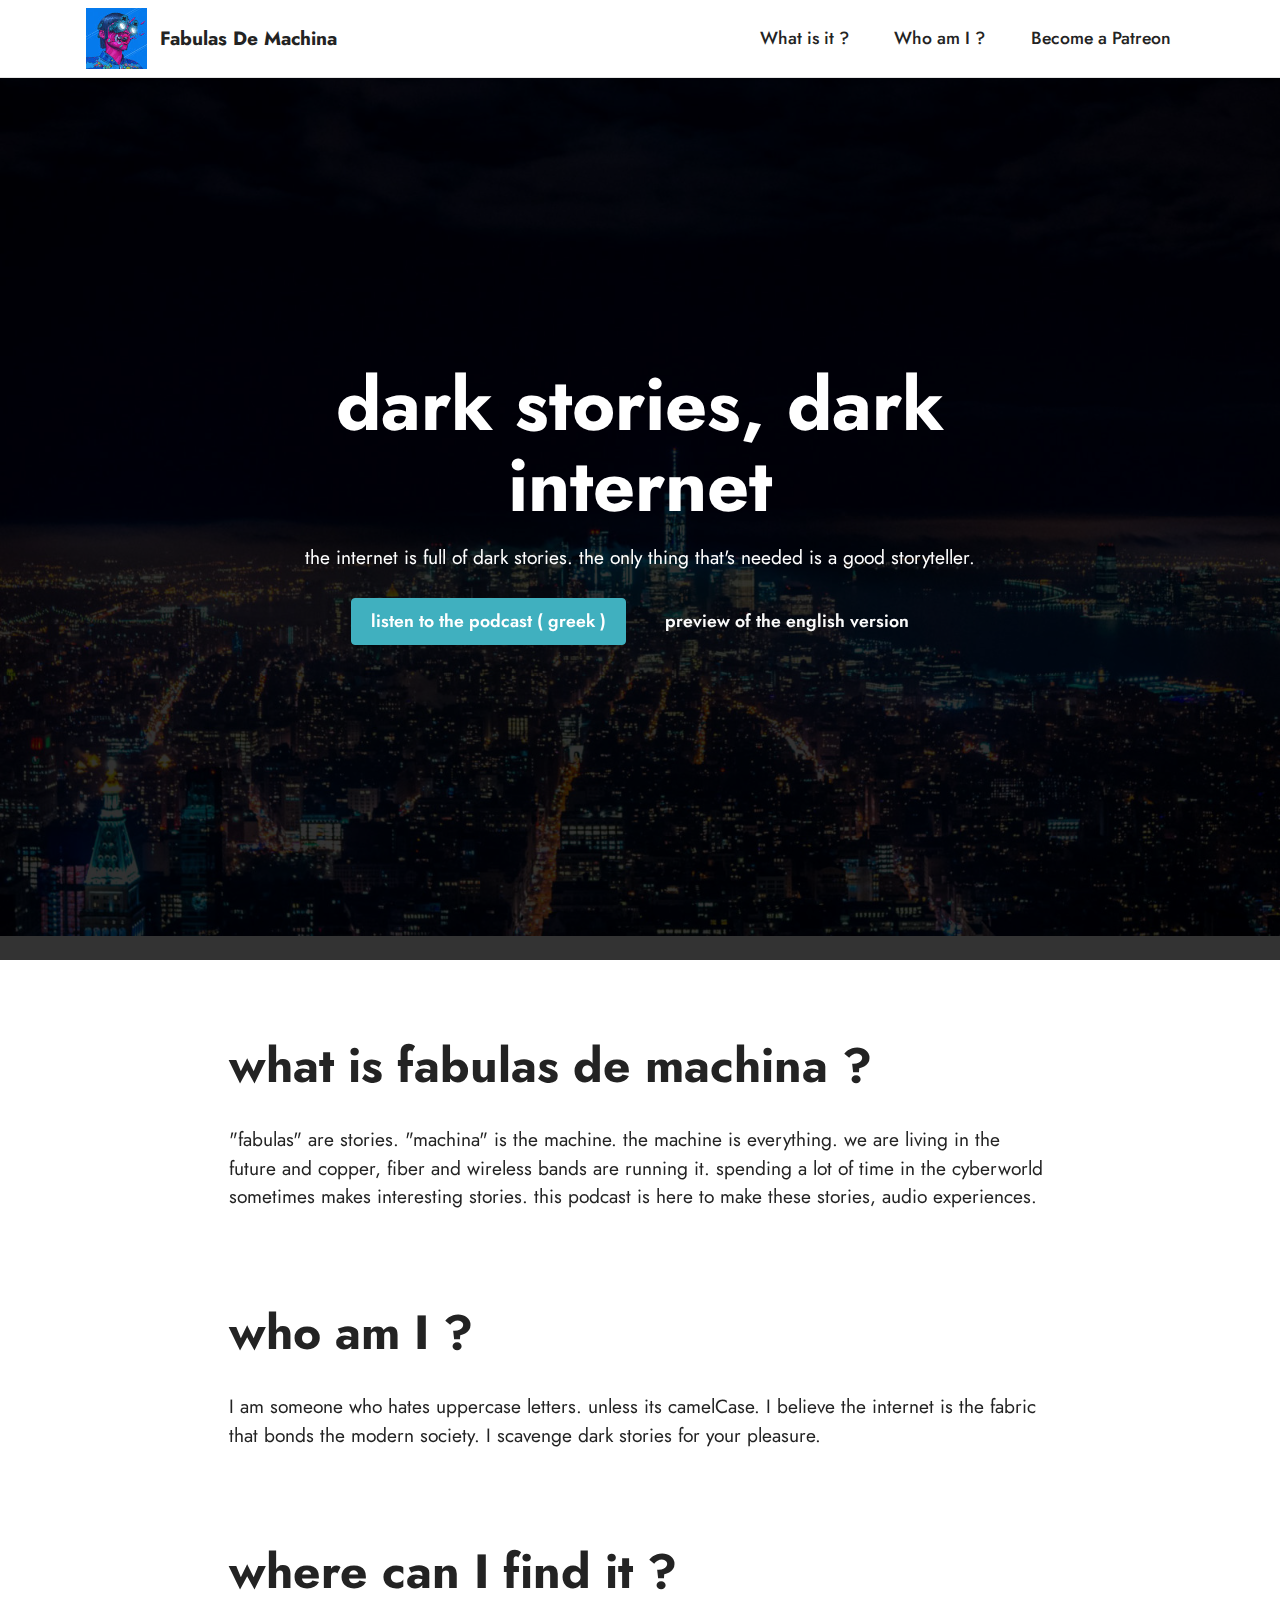
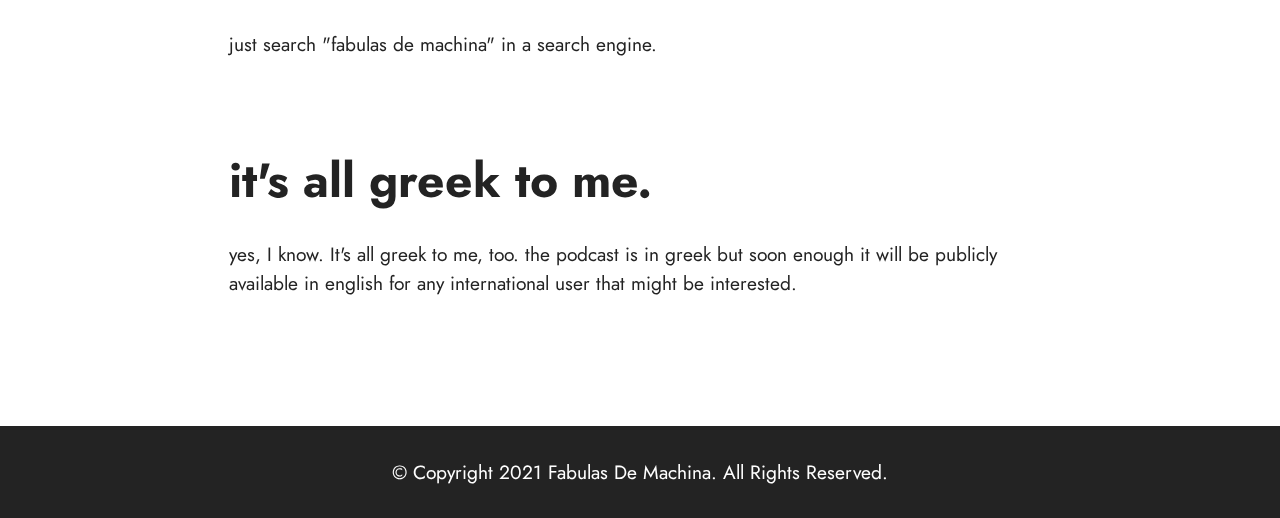
==== commit 26abb65e: "Add Patreon link" ====
--- a/www/index.html
+++ b/www/index.html
@@ -1,149 +1,195 @@
 <html>
+
 <head>
-  <meta charset="UTF-8">
-  <meta http-equiv="X-UA-Compatible" content="IE=edge">
-  <meta name="viewport" content="width=device-width, initial-scale=1, minimum-scale=1">
-  <link rel="shortcut icon" href="assets/images/cpart-121x121.jpg" type="image/x-icon">
-  <meta name="description" content="">
-  
-  
-  <title>Fabulas De Machina | A dark audio experience </title>
-  <link rel="stylesheet" href="assets/tether/tether.min.css">
-  <link rel="stylesheet" href="assets/bootstrap/css/bootstrap.min.css">
-  <link rel="stylesheet" href="assets/bootstrap/css/bootstrap-grid.min.css">
-  <link rel="stylesheet" href="assets/bootstrap/css/bootstrap-reboot.min.css">
-  <link rel="stylesheet" href="assets/dropdown/css/style.css">
-  <link rel="stylesheet" href="assets/socicon/css/styles.css">
-  <link rel="stylesheet" href="assets/theme/css/style.css">
-  <link rel="preload" as="style" href="assets/mobirise/css/mbr-additional.css"><link rel="stylesheet" href="assets/mobirise/css/mbr-additional.css" type="text/css">
-  
-  
-  
-  
+    <meta charset="UTF-8">
+    <meta http-equiv="X-UA-Compatible" content="IE=edge">
+    <meta name="viewport" content="width=device-width, initial-scale=1, minimum-scale=1">
+    <link rel="shortcut icon" href="assets/images/cpart-121x121.jpg" type="image/x-icon">
+    <meta name="description" content="">
+
+
+    <title>Fabulas De Machina | A dark audio experience </title>
+    <link rel="stylesheet" href="assets/tether/tether.min.css">
+    <link rel="stylesheet" href="assets/bootstrap/css/bootstrap.min.css">
+    <link rel="stylesheet" href="assets/bootstrap/css/bootstrap-grid.min.css">
+    <link rel="stylesheet" href="assets/bootstrap/css/bootstrap-reboot.min.css">
+    <link rel="stylesheet" href="assets/dropdown/css/style.css">
+    <link rel="stylesheet" href="assets/socicon/css/styles.css">
+    <link rel="stylesheet" href="assets/theme/css/style.css">
+    <link rel="preload" as="style" href="assets/mobirise/css/mbr-additional.css">
+    <link rel="stylesheet" href="assets/mobirise/css/mbr-additional.css" type="text/css">
+
+
+
+
 </head>
+
 <body>
-  
-  <section class="menu cid-s48OLK6784" once="menu" id="menu1-h">
-    
-    <nav class="navbar navbar-dropdown navbar-fixed-top navbar-expand-lg">
-        <div class="container">
-            <div class="navbar-brand">
-                <span class="navbar-logo">
-                    <a href="https://devalexiou.com/fabulasdemachina">
-                        <img src="assets/images/cpart-121x121.jpg" alt="Mobirise" style="height: 3.8rem;">
-                    </a>
-                </span>
-                <span class="navbar-caption-wrap"><a class="navbar-caption text-black text-primary display-7" href="https://devalexiou.com/fabulasdemachina">Fabulas De Machina</a></span>
+
+    <section class="menu cid-s48OLK6784" once="menu" id="menu1-h">
+
+        <nav class="navbar navbar-dropdown navbar-fixed-top navbar-expand-lg">
+            <div class="container">
+                <div class="navbar-brand">
+                    <span class="navbar-logo">
+                        <a href="https://fabulasdemachina.com">
+                            <img src="assets/images/cpart-121x121.jpg" alt="Mobirise" style="height: 3.8rem;">
+                        </a>
+                    </span>
+                    <span class="navbar-caption-wrap"><a class="navbar-caption text-black text-primary display-7"
+                            href="https://fabulasdemachina.com">Fabulas De Machina</a></span>
+                </div>
+                <button class="navbar-toggler" type="button" data-toggle="collapse"
+                    data-target="#navbarSupportedContent" aria-controls="navbarNavAltMarkup" aria-expanded="false"
+                    aria-label="Toggle navigation">
+                    <div class="hamburger">
+                        <span></span>
+                        <span></span>
+                        <span></span>
+                        <span></span>
+                    </div>
+                </button>
+                <div class="collapse navbar-collapse" id="navbarSupportedContent">
+                    <ul class="navbar-nav nav-dropdown nav-right" data-app-modern-menu="true">
+                        <li class="nav-item"><a class="nav-link link text-black text-primary display-4"
+                                href="index.html#header1-f">What is it ?</a></li>
+                        <li class="nav-item"><a class="nav-link link text-black text-primary display-4"
+                                href="index.html#content1-8">
+                                Who am I ?</a></li>
+                        <li class="nav-item"><a class="nav-link link text-black text-primary display-4"
+                                href="https://patreon.com/fabulasdemachina" target="_blank">
+                                Become a Patreon</a></li>
+                    </ul>
+
+
+                </div>
             </div>
-            <button class="navbar-toggler" type="button" data-toggle="collapse" data-target="#navbarSupportedContent" aria-controls="navbarNavAltMarkup" aria-expanded="false" aria-label="Toggle navigation">
-                <div class="hamburger">
-                    <span></span>
-                    <span></span>
-                    <span></span>
-                    <span></span>
+        </nav>
+
+    </section>
+
+    <section class="header1 cid-s48MCQYojq mbr-fullscreen mbr-parallax-background" id="header1-f">
+
+
+
+        <div class="mbr-overlay" style="opacity: 0.8; background-color: rgb(0, 0, 0);"></div>
+
+        <div class="align-center container">
+            <div class="row justify-content-center">
+                <div class="col-12 col-lg-8">
+                    <h1 class="mbr-section-title mbr-fonts-style mb-3 display-1"><strong>dark stories, dark
+                            internet</strong></h1>
+
+                    <p class="mbr-text mbr-fonts-style display-7">the internet is full of dark stories. the only thing
+                        that's needed is a good storyteller.</p>
+                    <div class="mbr-section-btn mt-3"><a class="btn btn-success display-4"
+                            href="https://anchor.fm/christos-alexiou" target="_blank">listen to the podcast ( greek
+                            )</a> <a class="btn btn-white-outline display-4"
+                            href="https://anchor.fm/christos-alexiou3">preview of the english version</a></div>
                 </div>
-            </button>
-            <div class="collapse navbar-collapse" id="navbarSupportedContent">
-                <ul class="navbar-nav nav-dropdown nav-right" data-app-modern-menu="true"><li class="nav-item"><a class="nav-link link text-black text-primary display-4" href="index.html#header1-f">What is it ?</a></li>
-                    <li class="nav-item"><a class="nav-link link text-black text-primary display-4" href="index.html#content1-8">
-                            Who am I ?</a></li></ul>
-                
-                
             </div>
         </div>
-    </nav>
+    </section>
 
-</section>
+    <section class="content1 cid-s48udlf8KU" id="content1-8">
 
-<section class="header1 cid-s48MCQYojq mbr-fullscreen mbr-parallax-background" id="header1-f">
+        <div class="container">
+            <div class="row justify-content-center">
+                <div class="title col-12 col-md-9">
+                    <h3 class="mbr-section-title mbr-fonts-style align-center mb-4 display-2"><strong>what is fabulas de
+                            machina ?</strong></h3>
+                    <h4 class="mbr-section-subtitle align-center mbr-fonts-style mb-4 display-7">"fabulas" are stories.
+                        "machina" is the machine. the machine is everything. we are living in the future and copper,
+                        fiber and wireless bands are running it. spending a lot of time in the cyberworld sometimes
+                        makes interesting stories. this podcast is here to make these stories, audio experiences.&nbsp;
+                    </h4>
 
-    
-
-    <div class="mbr-overlay" style="opacity: 0.8; background-color: rgb(0, 0, 0);"></div>
-
-    <div class="align-center container">
-        <div class="row justify-content-center">
-            <div class="col-12 col-lg-8">
-                <h1 class="mbr-section-title mbr-fonts-style mb-3 display-1"><strong>dark stories, dark internet</strong></h1>
-                
-                <p class="mbr-text mbr-fonts-style display-7">the internet is full of dark stories. the only thing that's needed is a good storyteller.</p>
-                <div class="mbr-section-btn mt-3"><a class="btn btn-success display-4" href="https://anchor.fm/christos-alexiou" target="_blank">listen to the podcast ( greek )</a> <a class="btn btn-white-outline display-4" href="https://anchor.fm/christos-alexiou3">preview of the english version</a></div>
+                </div>
             </div>
         </div>
-    </div>
-</section>
+    </section>
 
-<section class="content1 cid-s48udlf8KU" id="content1-8">
-    
-    <div class="container">
-        <div class="row justify-content-center">
-            <div class="title col-12 col-md-9">
-                <h3 class="mbr-section-title mbr-fonts-style align-center mb-4 display-2"><strong>what is fabulas de machina ?</strong></h3>
-                <h4 class="mbr-section-subtitle align-center mbr-fonts-style mb-4 display-7">"fabulas" are stories. "machina" is the machine. the machine is everything. we are living in the future and copper, fiber and wireless bands are running it. spending a lot of time in the cyberworld sometimes makes interesting stories. this podcast is here to make these stories, audio experiences.&nbsp;</h4>
-                
+    <section class="content1 cid-s48vaXqeL6" id="content1-b">
+
+        <div class="container">
+            <div class="row justify-content-center">
+                <div class="title col-12 col-md-9">
+                    <h3 class="mbr-section-title mbr-fonts-style align-center mb-4 display-2"><strong>who am I
+                            ?</strong></h3>
+                    <h4 class="mbr-section-subtitle align-center mbr-fonts-style mb-4 display-7">I am someone who hates
+                        uppercase letters. unless its camelCase. I believe the internet is the fabric that bonds the
+                        modern society. I scavenge dark stories for your pleasure.&nbsp;</h4>
+
+                </div>
             </div>
         </div>
-    </div>
-</section>
+    </section>
 
-<section class="content1 cid-s48vaXqeL6" id="content1-b">
-    
-    <div class="container">
-        <div class="row justify-content-center">
-            <div class="title col-12 col-md-9">
-                <h3 class="mbr-section-title mbr-fonts-style align-center mb-4 display-2"><strong>who am I ?</strong></h3>
-                <h4 class="mbr-section-subtitle align-center mbr-fonts-style mb-4 display-7">I am someone who hates uppercase letters. unless its camelCase. I believe the internet is the fabric that bonds the modern society. I scavenge dark stories for your pleasure.&nbsp;</h4>
-                
+    <section class="content1 cid-s48vnjULo4" id="content1-c">
+
+        <div class="container">
+            <div class="row justify-content-center">
+                <div class="title col-12 col-md-9">
+                    <h3 class="mbr-section-title mbr-fonts-style align-center mb-4 display-2"><strong>where can I find
+                            it ?</strong></h3>
+                    <h4 class="mbr-section-subtitle align-center mbr-fonts-style mb-4 display-7">just search "fabulas de
+                        machina" in a search engine.&nbsp;</h4>
+
+                </div>
             </div>
         </div>
-    </div>
-</section>
+    </section>
 
-<section class="content1 cid-s48vnjULo4" id="content1-c">
-    
-    <div class="container">
-        <div class="row justify-content-center">
-            <div class="title col-12 col-md-9">
-                <h3 class="mbr-section-title mbr-fonts-style align-center mb-4 display-2"><strong>where can I find it ?</strong></h3>
-                <h4 class="mbr-section-subtitle align-center mbr-fonts-style mb-4 display-7">just search "fabulas de machina" in a search engine.&nbsp;</h4>
-                
+    <section class="content1 cid-s48vrXhP0J" id="content1-d">
+
+        <div class="container">
+            <div class="row justify-content-center">
+                <div class="title col-12 col-md-9">
+                    <h3 class="mbr-section-title mbr-fonts-style align-center mb-4 display-2"><strong>it's all greek to
+                            me.</strong></h3>
+                    <h4 class="mbr-section-subtitle align-center mbr-fonts-style mb-4 display-7">yes, I know. It's all
+                        greek to me, too. the podcast is in greek but soon enough it will be publicly available in
+                        english for any international user that might be interested.&nbsp;</h4>
+
+                </div>
             </div>
         </div>
-    </div>
-</section>
+    </section>
 
-<section class="content1 cid-s48vrXhP0J" id="content1-d">
-    
-    <div class="container">
-        <div class="row justify-content-center">
-            <div class="title col-12 col-md-9">
-                <h3 class="mbr-section-title mbr-fonts-style align-center mb-4 display-2"><strong>it's all greek to me.</strong></h3>
-                <h4 class="mbr-section-subtitle align-center mbr-fonts-style mb-4 display-7">yes, I know. It's all greek to me, too. the podcast is in greek but soon enough it will be publicly available in english for any international user that might be interested.&nbsp;</h4>
-                
+    <section class="footer3 cid-s48P1Icc8J" once="footers" id="footer3-i">
+
+
+
+
+
+        <div class="container">
+            <div class="media-container-row align-center mbr-white">
+
+
+                <div class="row row-copirayt">
+                    <p class="mbr-text mb-0 mbr-fonts-style mbr-white align-center display-7">
+                        © Copyright 2021 Fabulas De Machina. All Rights Reserved.
+                    </p>
+                </div>
             </div>
         </div>
-    </div>
-</section>
+    </section>
+    <section
+        style="background-color: #fff; font-family: -apple-system, BlinkMacSystemFont, 'Segoe UI', 'Roboto', 'Helvetica Neue', Arial, sans-serif; color:#aaa; font-size:12px; padding: 0; align-items: center; display: flex;">
+        <a href="https://mobirise.site/l" style="flex: 1 1; height: 0rem; padding-left: 1rem;"></a>
+    </section>
+    <script src="assets/web/assets/jquery/jquery.min.js"></script>
+    <script src="assets/popper/popper.min.js"></script>
+    <script src="assets/tether/tether.min.js"></script>
+    <script src="assets/bootstrap/js/bootstrap.min.js"></script>
+    <script src="assets/smoothscroll/smooth-scroll.js"></script>
+    <script src="assets/parallax/jarallax.min.js"></script>
+    <script src="assets/dropdown/js/nav-dropdown.js"></script>
+    <script src="assets/dropdown/js/navbar-dropdown.js"></script>
+    <script src="assets/touchswipe/jquery.touch-swipe.min.js"></script>
+    <script src="assets/theme/js/script.js"></script>
 
-<section class="footer3 cid-s48P1Icc8J" once="footers" id="footer3-i">
 
-    
+</body>
 
-    
-
-    <div class="container">
-        <div class="media-container-row align-center mbr-white">
-            
-            
-            <div class="row row-copirayt">
-                <p class="mbr-text mb-0 mbr-fonts-style mbr-white align-center display-7">
-                    © Copyright 2021 Fabulas De Machina. All Rights Reserved.
-                </p>
-            </div>
-        </div>
-    </div>
-</section><section style="background-color: #fff; font-family: -apple-system, BlinkMacSystemFont, 'Segoe UI', 'Roboto', 'Helvetica Neue', Arial, sans-serif; color:#aaa; font-size:12px; padding: 0; align-items: center; display: flex;"><a href="https://mobirise.site/l" style="flex: 1 1; height: 0rem; padding-left: 1rem;"></a></section><script src="assets/web/assets/jquery/jquery.min.js"></script>  <script src="assets/popper/popper.min.js"></script>  <script src="assets/tether/tether.min.js"></script>  <script src="assets/bootstrap/js/bootstrap.min.js"></script>  <script src="assets/smoothscroll/smooth-scroll.js"></script>  <script src="assets/parallax/jarallax.min.js"></script>  <script src="assets/dropdown/js/nav-dropdown.js"></script>  <script src="assets/dropdown/js/navbar-dropdown.js"></script>  <script src="assets/touchswipe/jquery.touch-swipe.min.js"></script>  <script src="assets/theme/js/script.js"></script>  
-  
-  
-</body>
-</html>
+</html>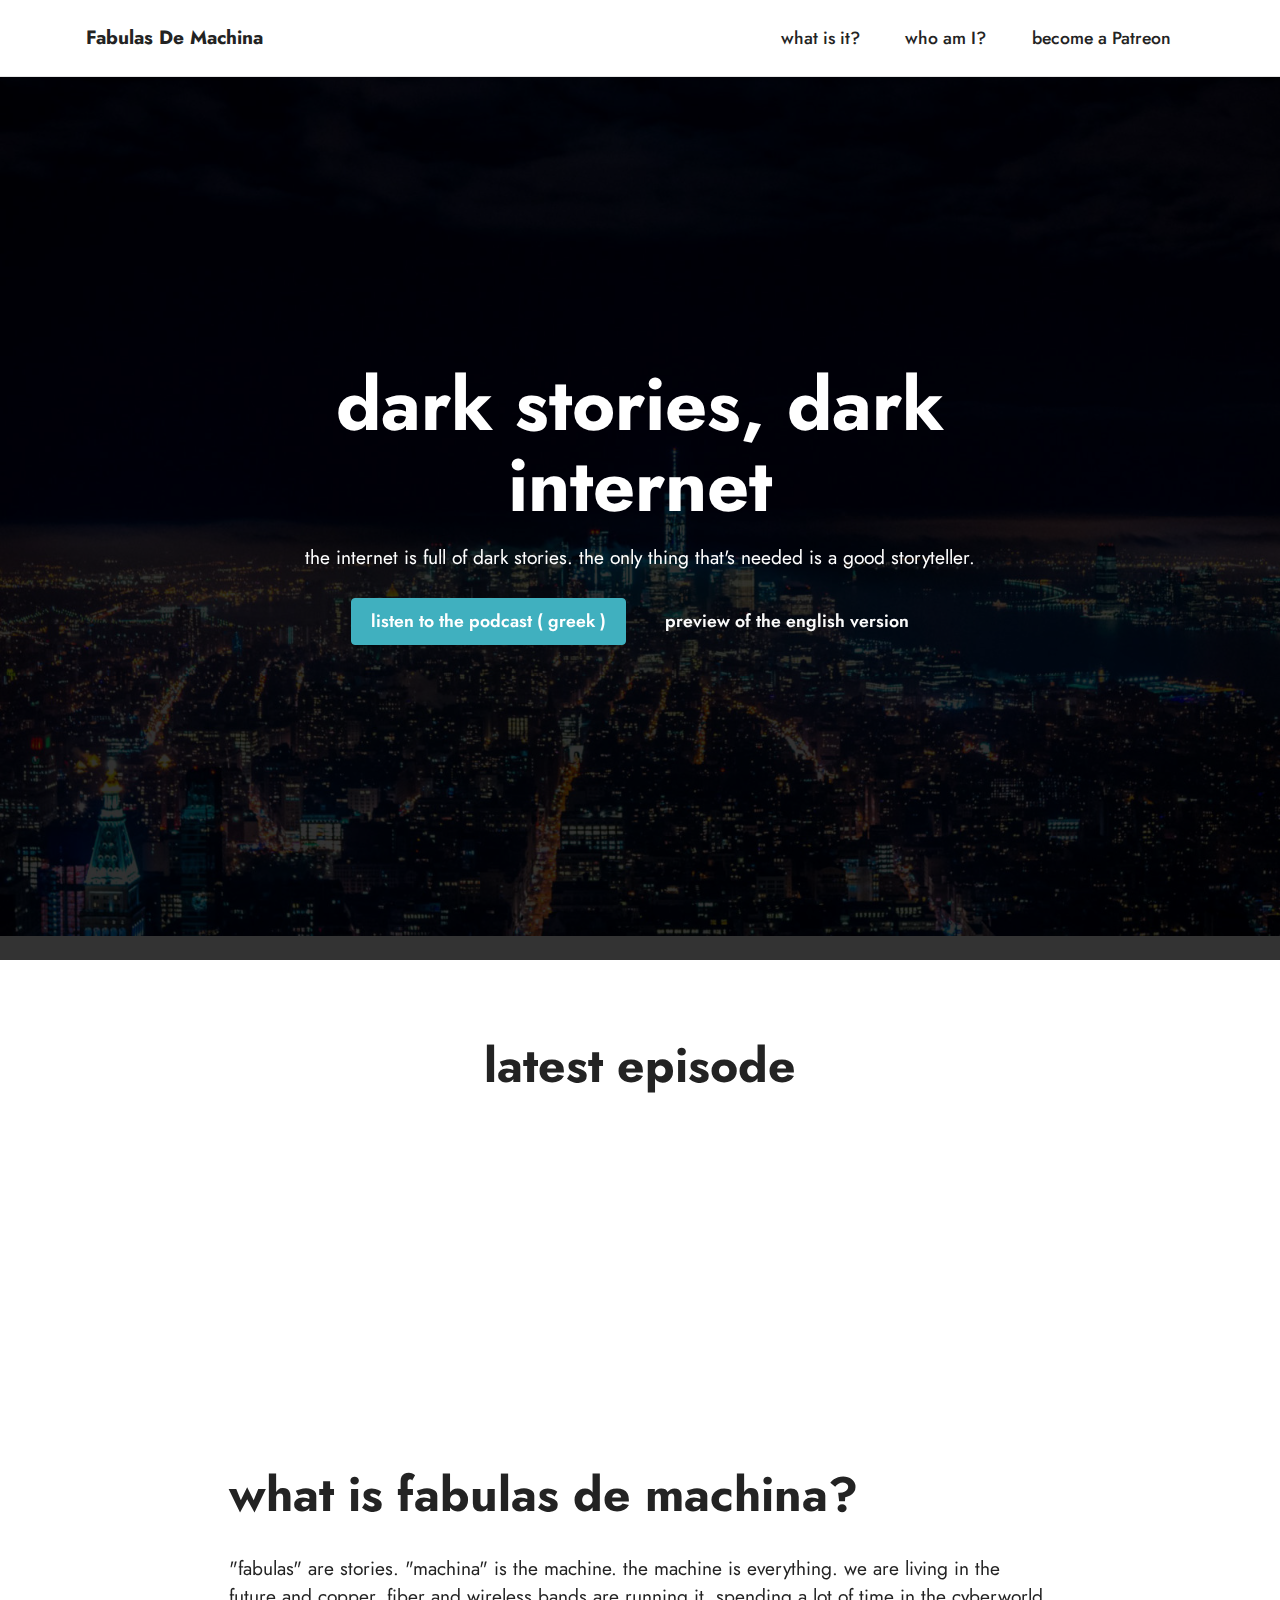
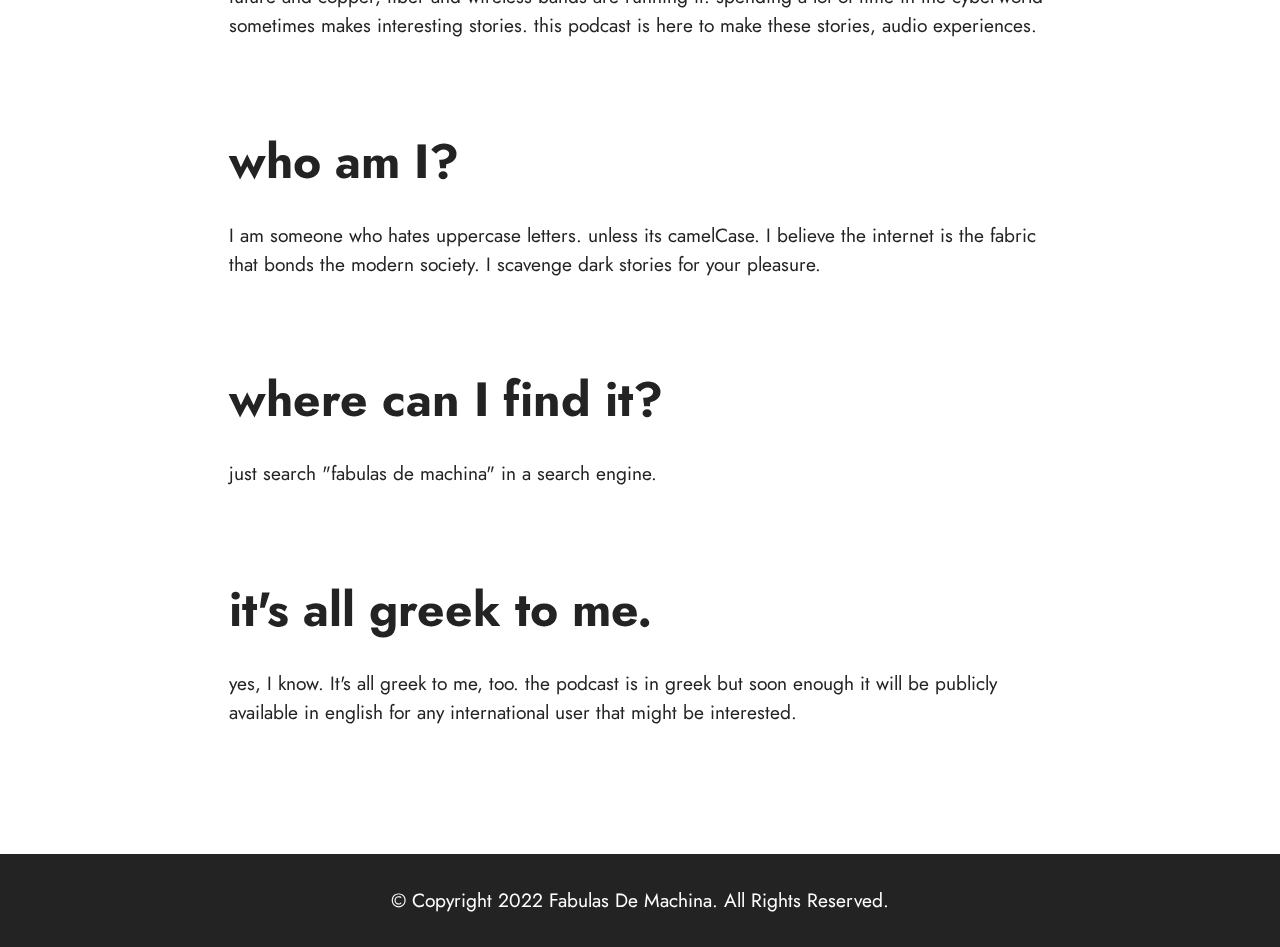
==== commit 13f8ba61: "Fix spelling and update copyright" ====
--- a/www/index.html
+++ b/www/index.html
@@ -31,11 +31,6 @@
         <nav class="navbar navbar-dropdown navbar-fixed-top navbar-expand-lg">
             <div class="container">
                 <div class="navbar-brand">
-                    <span class="navbar-logo">
-                        <a href="https://fabulasdemachina.com">
-                            <img src="assets/images/cpart-121x121.jpg" alt="Mobirise" style="height: 3.8rem;">
-                        </a>
-                    </span>
                     <span class="navbar-caption-wrap"><a class="navbar-caption text-black text-primary display-7"
                             href="https://fabulasdemachina.com">Fabulas De Machina</a></span>
                 </div>
@@ -52,13 +47,13 @@
                 <div class="collapse navbar-collapse" id="navbarSupportedContent">
                     <ul class="navbar-nav nav-dropdown nav-right" data-app-modern-menu="true">
                         <li class="nav-item"><a class="nav-link link text-black text-primary display-4"
-                                href="index.html#header1-f">What is it ?</a></li>
+                                href="index.html#header1-f">what is it?</a></li>
                         <li class="nav-item"><a class="nav-link link text-black text-primary display-4"
                                 href="index.html#content1-8">
-                                Who am I ?</a></li>
+                                who am I?</a></li>
                         <li class="nav-item"><a class="nav-link link text-black text-primary display-4"
                                 href="https://patreon.com/fabulasdemachina" target="_blank">
-                                Become a Patreon</a></li>
+                                become a Patreon</a></li>
                     </ul>
 
 
@@ -83,10 +78,18 @@
                     <p class="mbr-text mbr-fonts-style display-7">the internet is full of dark stories. the only thing
                         that's needed is a good storyteller.</p>
                     <div class="mbr-section-btn mt-3"><a class="btn btn-success display-4"
-                            href="https://anchor.fm/christos-alexiou" target="_blank">listen to the podcast ( greek
+                            href="https://podcasts.google.com/feed/aHR0cHM6Ly9hbmNob3IuZm0vcy80MTRjNDBmMC9wb2RjYXN0L3Jzcw==" target="_blank">listen to the podcast ( greek
                             )</a> <a class="btn btn-white-outline display-4"
                             href="https://anchor.fm/christos-alexiou3">preview of the english version</a></div>
                 </div>
+            </div>
+        </div>
+    </section>
+    <section class="content1 cid-s48udlf8KU" id="content1-8">
+        <div class="container">
+            <div class="row justify-content-center">
+                <h3 class="mbr-section-title mbr-fonts-style align-center mb-4 display-2"><strong>latest episode</strong></h3>
+                <iframe src="https://open.spotify.com/embed/show/5Q3fVsgKXBPgIB78GaBGm3" width="100%" height="232" frameBorder="0" allowtransparency="true" allow="encrypted-media"></iframe>
             </div>
         </div>
     </section>
@@ -97,7 +100,7 @@
             <div class="row justify-content-center">
                 <div class="title col-12 col-md-9">
                     <h3 class="mbr-section-title mbr-fonts-style align-center mb-4 display-2"><strong>what is fabulas de
-                            machina ?</strong></h3>
+                            machina?</strong></h3>
                     <h4 class="mbr-section-subtitle align-center mbr-fonts-style mb-4 display-7">"fabulas" are stories.
                         "machina" is the machine. the machine is everything. we are living in the future and copper,
                         fiber and wireless bands are running it. spending a lot of time in the cyberworld sometimes
@@ -114,8 +117,7 @@
         <div class="container">
             <div class="row justify-content-center">
                 <div class="title col-12 col-md-9">
-                    <h3 class="mbr-section-title mbr-fonts-style align-center mb-4 display-2"><strong>who am I
-                            ?</strong></h3>
+                    <h3 class="mbr-section-title mbr-fonts-style align-center mb-4 display-2"><strong>who am I?</strong></h3>
                     <h4 class="mbr-section-subtitle align-center mbr-fonts-style mb-4 display-7">I am someone who hates
                         uppercase letters. unless its camelCase. I believe the internet is the fabric that bonds the
                         modern society. I scavenge dark stories for your pleasure.&nbsp;</h4>
@@ -131,7 +133,7 @@
             <div class="row justify-content-center">
                 <div class="title col-12 col-md-9">
                     <h3 class="mbr-section-title mbr-fonts-style align-center mb-4 display-2"><strong>where can I find
-                            it ?</strong></h3>
+                            it?</strong></h3>
                     <h4 class="mbr-section-subtitle align-center mbr-fonts-style mb-4 display-7">just search "fabulas de
                         machina" in a search engine.&nbsp;</h4>
 
@@ -168,7 +170,7 @@
 
                 <div class="row row-copirayt">
                     <p class="mbr-text mb-0 mbr-fonts-style mbr-white align-center display-7">
-                        © Copyright 2021 Fabulas De Machina. All Rights Reserved.
+                        © Copyright 2022 Fabulas De Machina. All Rights Reserved.
                     </p>
                 </div>
             </div>
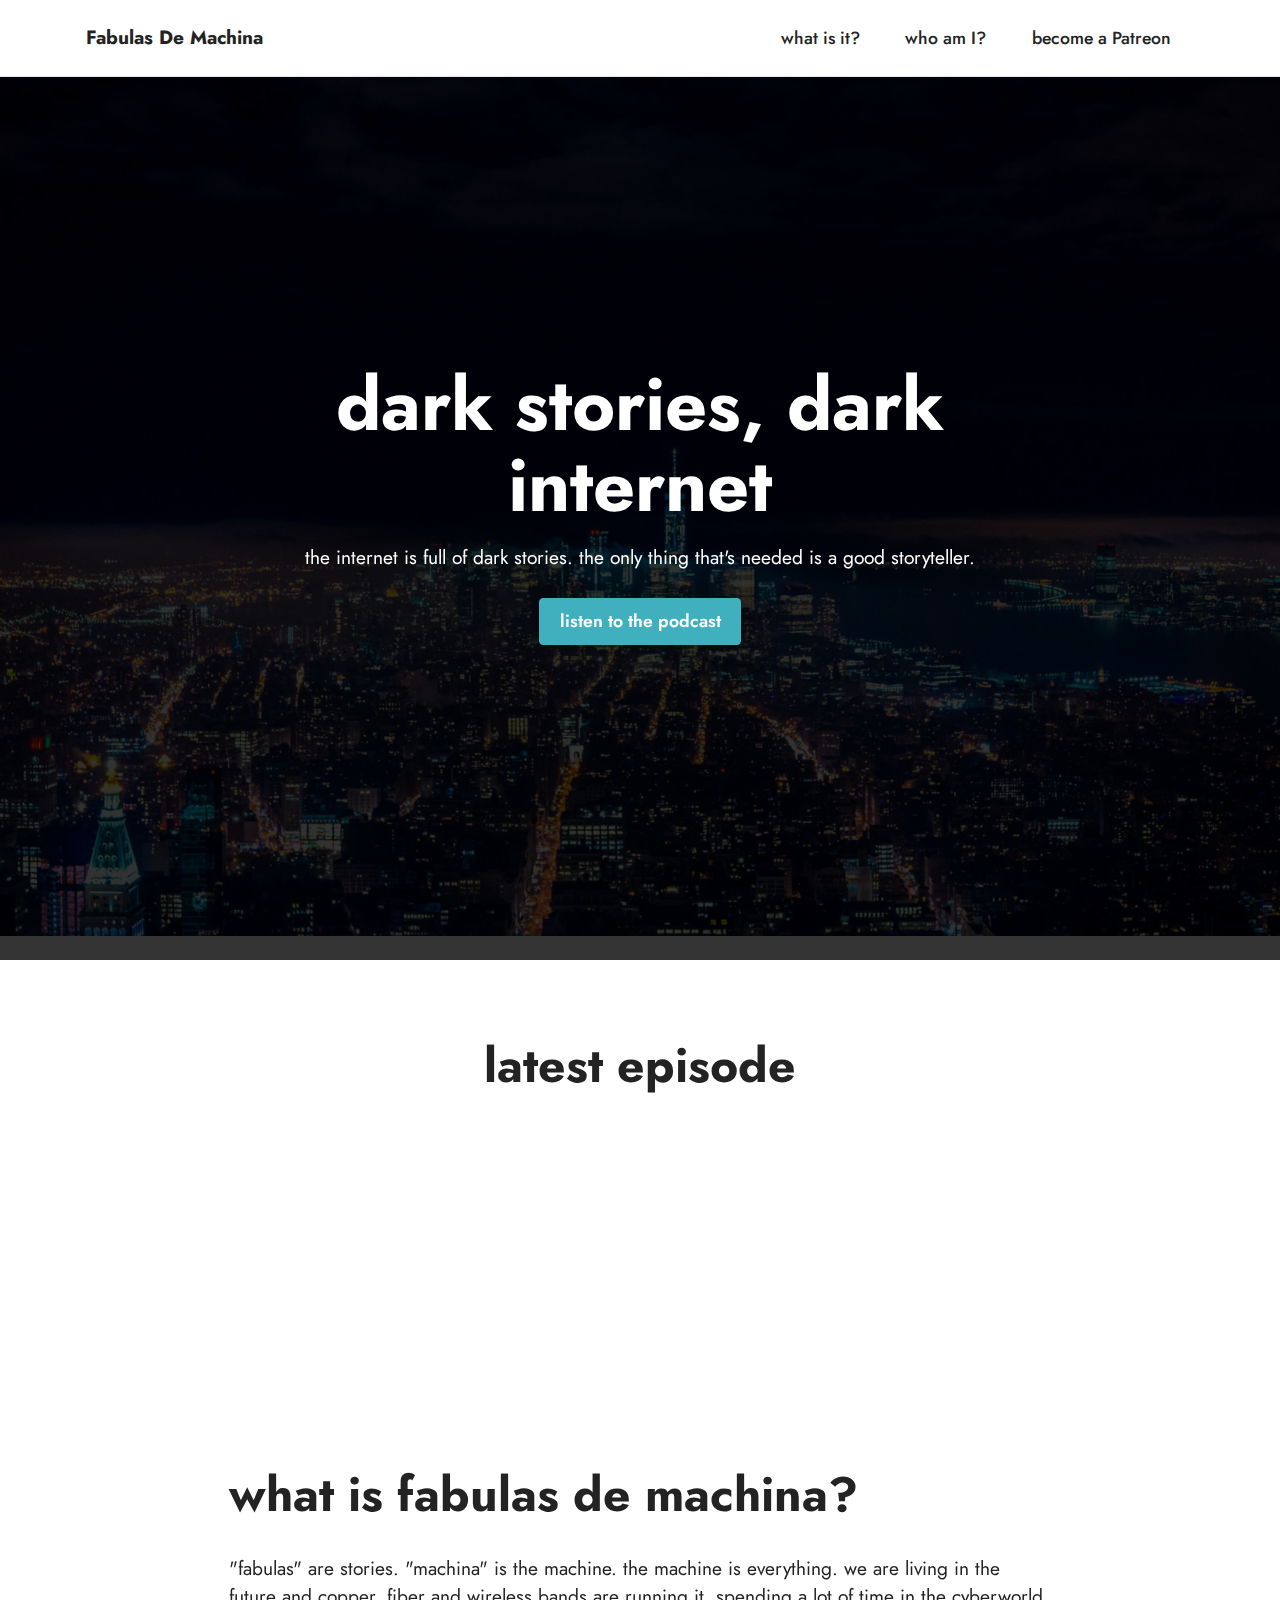
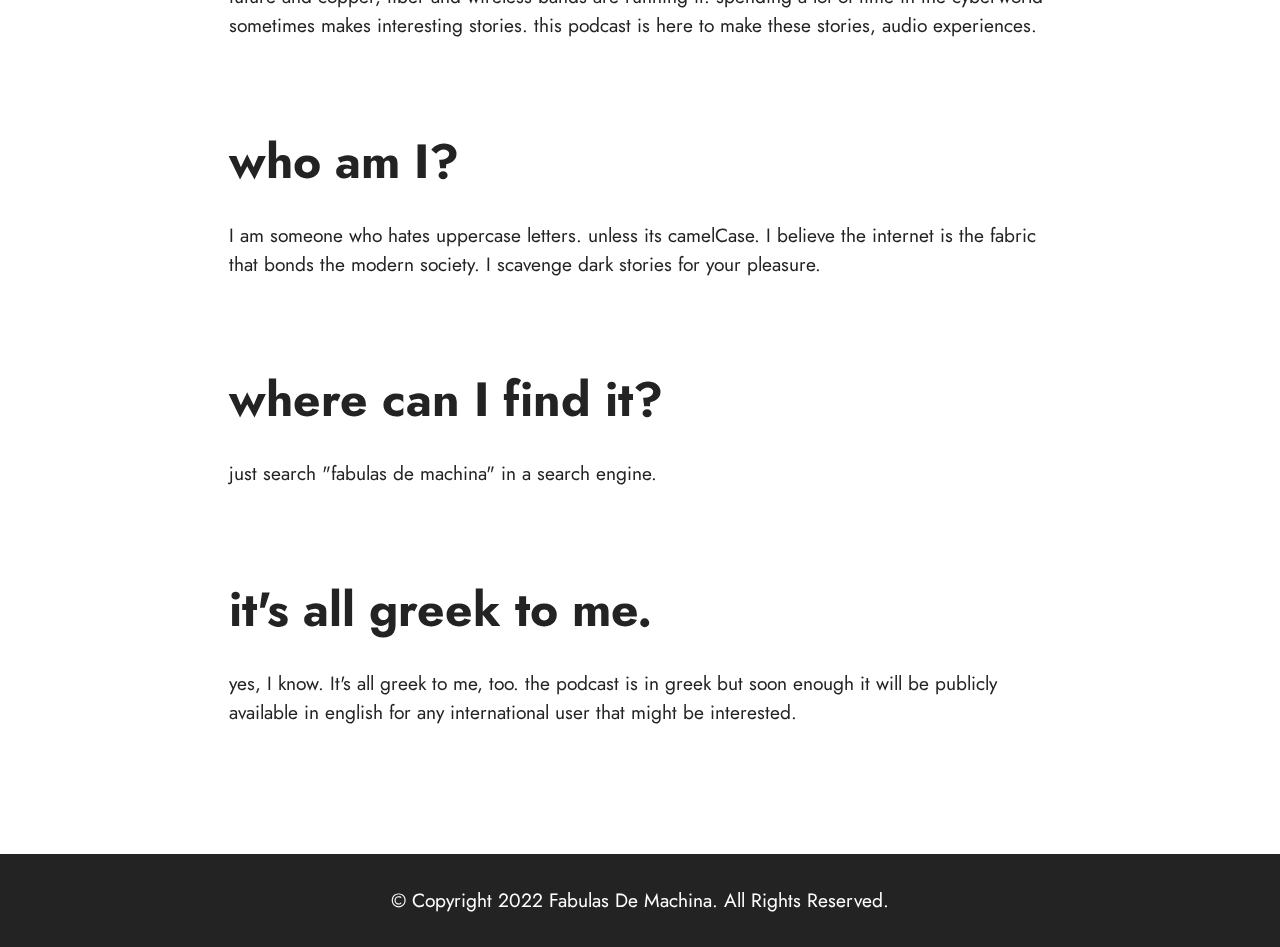
==== commit d67a6fc0: "Remove english podcast preview btn" ====
--- a/www/index.html
+++ b/www/index.html
@@ -78,9 +78,7 @@
                     <p class="mbr-text mbr-fonts-style display-7">the internet is full of dark stories. the only thing
                         that's needed is a good storyteller.</p>
                     <div class="mbr-section-btn mt-3"><a class="btn btn-success display-4"
-                            href="https://podcasts.google.com/feed/aHR0cHM6Ly9hbmNob3IuZm0vcy80MTRjNDBmMC9wb2RjYXN0L3Jzcw==" target="_blank">listen to the podcast ( greek
-                            )</a> <a class="btn btn-white-outline display-4"
-                            href="https://anchor.fm/christos-alexiou3">preview of the english version</a></div>
+                            href="https://podcasts.google.com/feed/aHR0cHM6Ly9hbmNob3IuZm0vcy80MTRjNDBmMC9wb2RjYXN0L3Jzcw==" target="_blank">listen to the podcast</a></div>
                 </div>
             </div>
         </div>
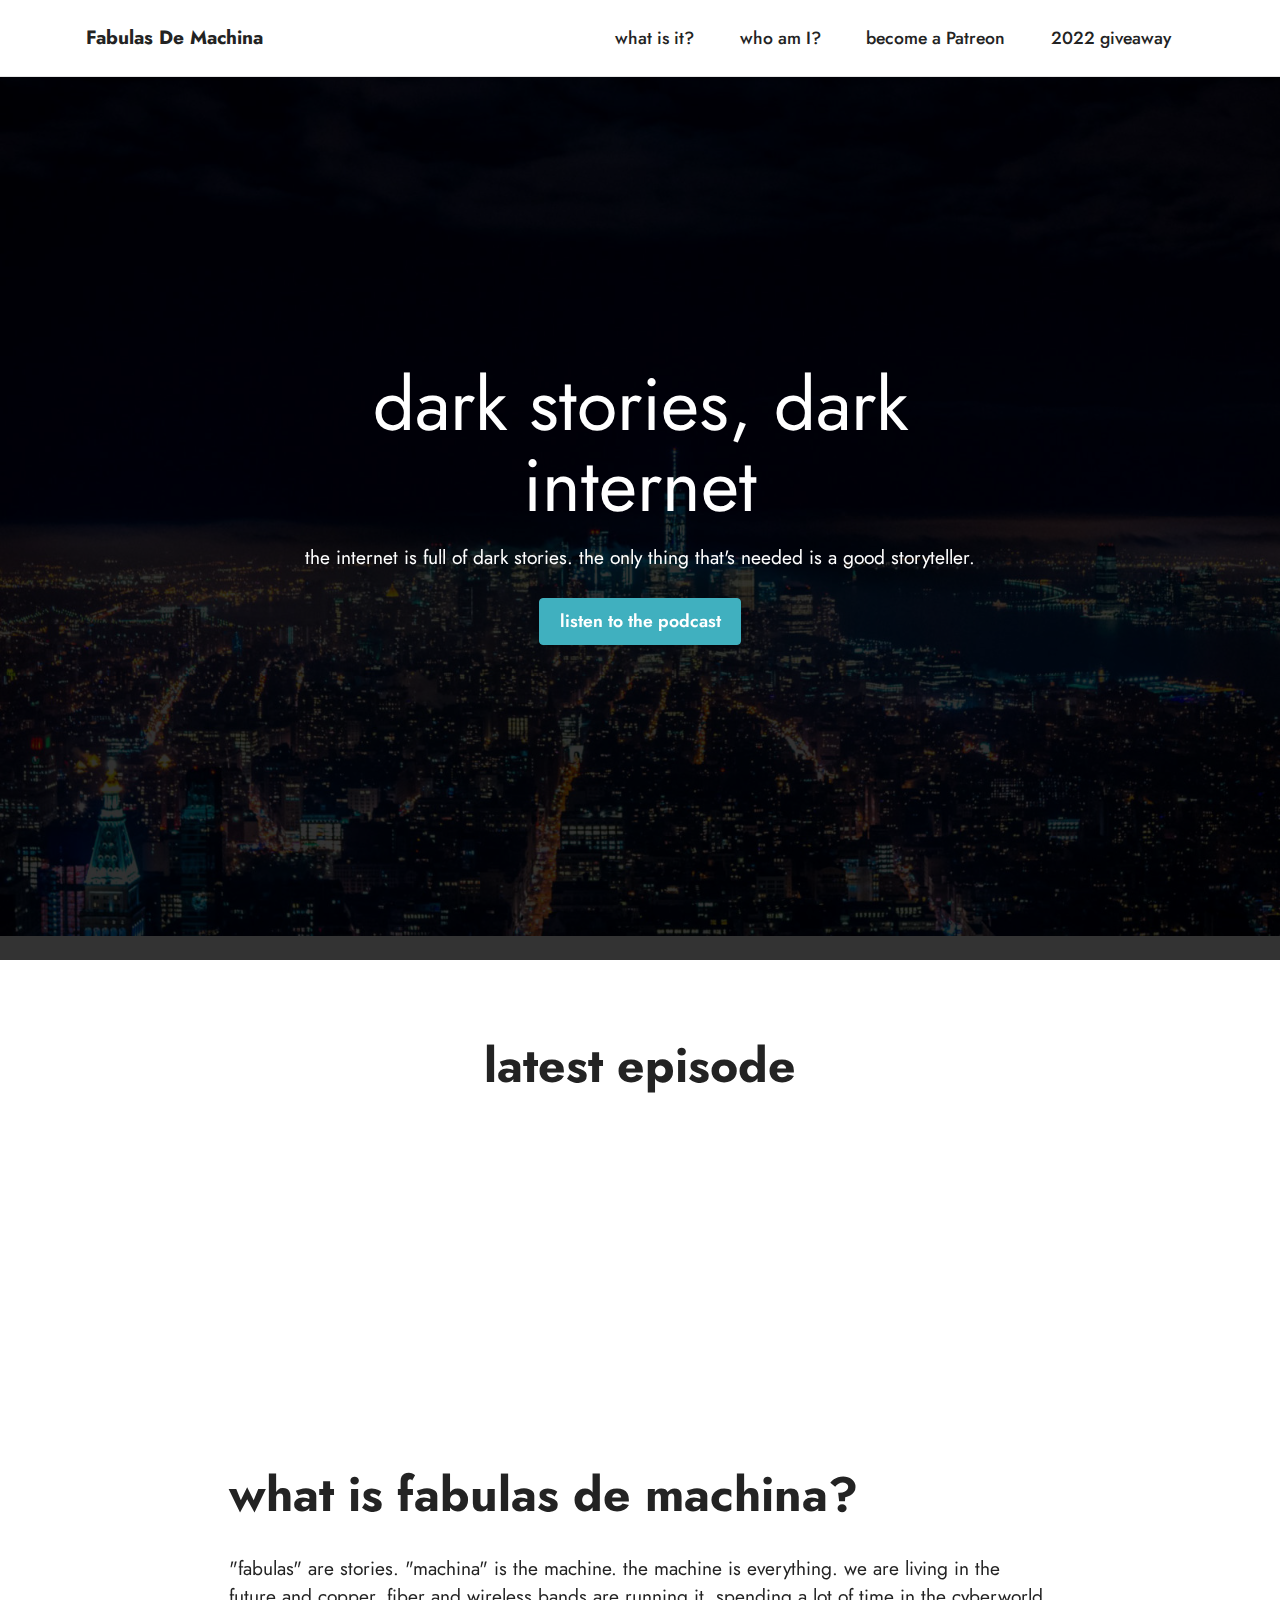
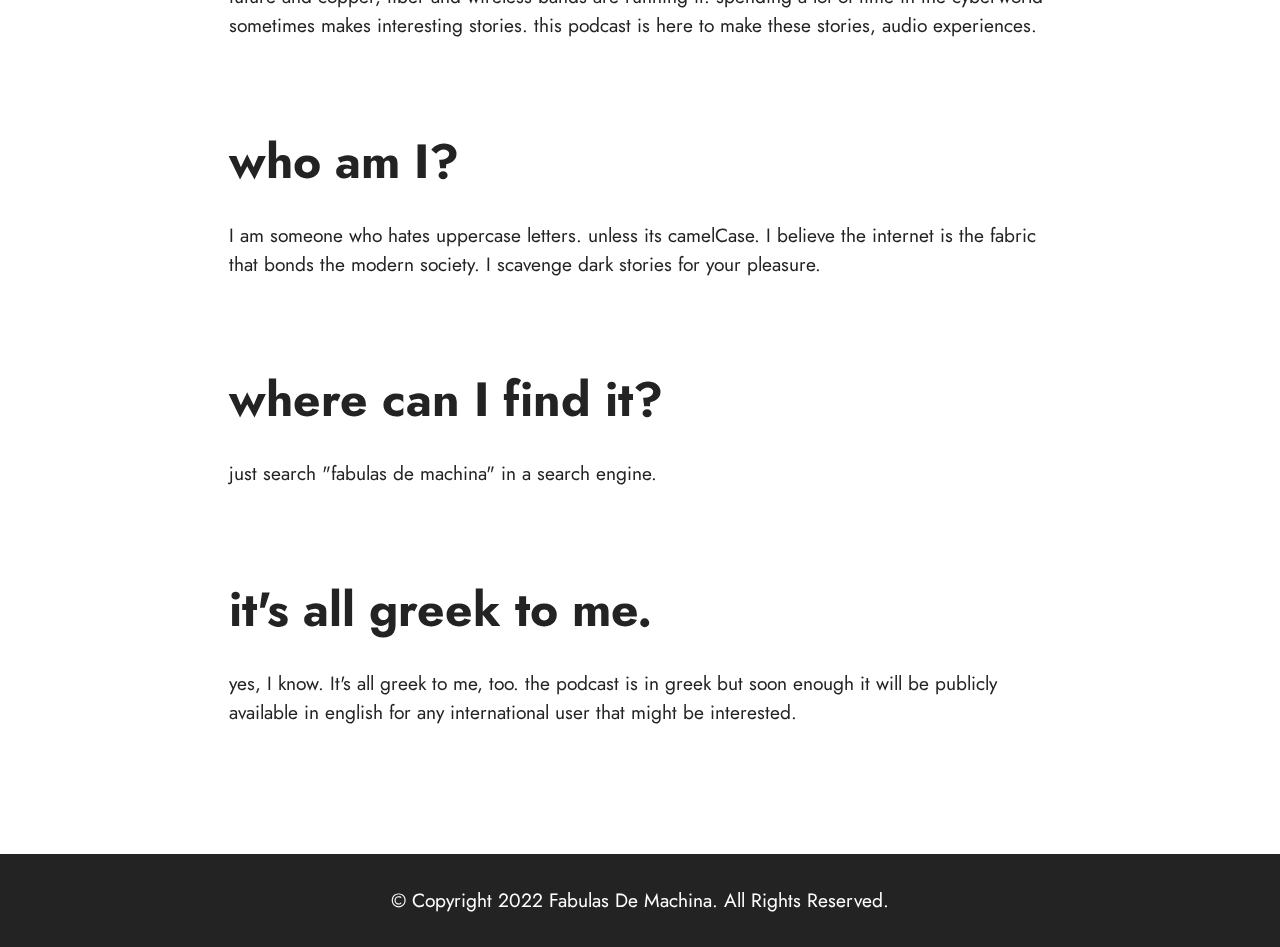
==== commit 3382eca7: "Add gtag" ====
--- a/www/index.html
+++ b/www/index.html
@@ -1,182 +1,351 @@
 <html>
-
-<head>
-    <meta charset="UTF-8">
-    <meta http-equiv="X-UA-Compatible" content="IE=edge">
-    <meta name="viewport" content="width=device-width, initial-scale=1, minimum-scale=1">
-    <link rel="shortcut icon" href="assets/images/cpart-121x121.jpg" type="image/x-icon">
-    <meta name="description" content="">
-
-
-    <title>Fabulas De Machina | A dark audio experience </title>
-    <link rel="stylesheet" href="assets/tether/tether.min.css">
-    <link rel="stylesheet" href="assets/bootstrap/css/bootstrap.min.css">
-    <link rel="stylesheet" href="assets/bootstrap/css/bootstrap-grid.min.css">
-    <link rel="stylesheet" href="assets/bootstrap/css/bootstrap-reboot.min.css">
-    <link rel="stylesheet" href="assets/dropdown/css/style.css">
-    <link rel="stylesheet" href="assets/socicon/css/styles.css">
-    <link rel="stylesheet" href="assets/theme/css/style.css">
-    <link rel="preload" as="style" href="assets/mobirise/css/mbr-additional.css">
-    <link rel="stylesheet" href="assets/mobirise/css/mbr-additional.css" type="text/css">
-
-
-
-
-</head>
-
-<body>
-
+  <head>
+    <meta charset="UTF-8" />
+    <meta http-equiv="X-UA-Compatible" content="IE=edge" />
+    <meta
+      name="viewport"
+      content="width=device-width, initial-scale=1, minimum-scale=1"
+    />
+    <link
+      rel="shortcut icon"
+      href="assets/images/cpart-121x121.jpg"
+      type="image/x-icon"
+    />
+    <meta name="description" content="" />
+
+    <title>Fabulas De Machina | A dark audio experience</title>
+    <link rel="stylesheet" href="assets/tether/tether.min.css" />
+    <link rel="stylesheet" href="assets/bootstrap/css/bootstrap.min.css" />
+    <link rel="stylesheet" href="assets/bootstrap/css/bootstrap-grid.min.css" />
+    <link
+      rel="stylesheet"
+      href="assets/bootstrap/css/bootstrap-reboot.min.css"
+    />
+    <link rel="stylesheet" href="assets/dropdown/css/style.css" />
+    <link rel="stylesheet" href="assets/socicon/css/styles.css" />
+    <link rel="stylesheet" href="assets/theme/css/style.css" />
+    <link
+      rel="preload"
+      as="style"
+      href="assets/mobirise/css/mbr-additional.css"
+    />
+    <link
+      rel="stylesheet"
+      href="assets/mobirise/css/mbr-additional.css"
+      type="text/css"
+    />
+    <!-- Global site tag (gtag.js) - Google Analytics -->
+    <script
+      async
+      src="https://www.googletagmanager.com/gtag/js?id=G-YCE65VQLR8"
+    ></script>
+    <script>
+      window.dataLayer = window.dataLayer || [];
+      function gtag() {
+        dataLayer.push(arguments);
+      }
+      gtag("js", new Date());
+
+      gtag("config", "G-YCE65VQLR8");
+    </script>
+  </head>
+
+  <body>
     <section class="menu cid-s48OLK6784" once="menu" id="menu1-h">
-
-        <nav class="navbar navbar-dropdown navbar-fixed-top navbar-expand-lg">
-            <div class="container">
-                <div class="navbar-brand">
-                    <span class="navbar-caption-wrap"><a class="navbar-caption text-black text-primary display-7"
-                            href="https://fabulasdemachina.com">Fabulas De Machina</a></span>
-                </div>
-                <button class="navbar-toggler" type="button" data-toggle="collapse"
-                    data-target="#navbarSupportedContent" aria-controls="navbarNavAltMarkup" aria-expanded="false"
-                    aria-label="Toggle navigation">
-                    <div class="hamburger">
-                        <span></span>
-                        <span></span>
-                        <span></span>
-                        <span></span>
-                    </div>
-                </button>
-                <div class="collapse navbar-collapse" id="navbarSupportedContent">
-                    <ul class="navbar-nav nav-dropdown nav-right" data-app-modern-menu="true">
-                        <li class="nav-item"><a class="nav-link link text-black text-primary display-4"
-                                href="index.html#header1-f">what is it?</a></li>
-                        <li class="nav-item"><a class="nav-link link text-black text-primary display-4"
-                                href="index.html#content1-8">
-                                who am I?</a></li>
-                        <li class="nav-item"><a class="nav-link link text-black text-primary display-4"
-                                href="https://patreon.com/fabulasdemachina" target="_blank">
-                                become a Patreon</a></li>
-                    </ul>
-
-
-                </div>
+      <nav class="navbar navbar-dropdown navbar-fixed-top navbar-expand-lg">
+        <div class="container">
+          <div class="navbar-brand">
+            <span class="navbar-caption-wrap"
+              ><a
+                class="navbar-caption text-black text-primary display-7"
+                href="https://fabulasdemachina.com"
+                >Fabulas De Machina</a
+              ></span
+            >
+          </div>
+          <button
+            class="navbar-toggler"
+            type="button"
+            data-toggle="collapse"
+            data-target="#navbarSupportedContent"
+            aria-controls="navbarNavAltMarkup"
+            aria-expanded="false"
+            aria-label="Toggle navigation"
+          >
+            <div class="hamburger">
+              <span></span>
+              <span></span>
+              <span></span>
+              <span></span>
             </div>
-        </nav>
-
-    </section>
-
-    <section class="header1 cid-s48MCQYojq mbr-fullscreen mbr-parallax-background" id="header1-f">
-
-
-
-        <div class="mbr-overlay" style="opacity: 0.8; background-color: rgb(0, 0, 0);"></div>
-
-        <div class="align-center container">
-            <div class="row justify-content-center">
-                <div class="col-12 col-lg-8">
-                    <h1 class="mbr-section-title mbr-fonts-style mb-3 display-1"><strong>dark stories, dark
-                            internet</strong></h1>
-
-                    <p class="mbr-text mbr-fonts-style display-7">the internet is full of dark stories. the only thing
-                        that's needed is a good storyteller.</p>
-                    <div class="mbr-section-btn mt-3"><a class="btn btn-success display-4"
-                            href="https://podcasts.google.com/feed/aHR0cHM6Ly9hbmNob3IuZm0vcy80MTRjNDBmMC9wb2RjYXN0L3Jzcw==" target="_blank">listen to the podcast</a></div>
-                </div>
+          </button>
+          <div class="collapse navbar-collapse" id="navbarSupportedContent">
+            <ul
+              class="navbar-nav nav-dropdown nav-right"
+              data-app-modern-menu="true"
+            >
+              <li class="nav-item">
+                <a
+                  class="nav-link link text-black text-primary display-4"
+                  href="index.html#content1-8"
+                  >what is it?</a
+                >
+              </li>
+              <li class="nav-item">
+                <a
+                  class="nav-link link text-black text-primary display-4"
+                  href="index.html#content1-b"
+                >
+                  who am I?</a
+                >
+              </li>
+              <li class="nav-item">
+                <a
+                  class="nav-link link text-black text-primary display-4"
+                  href="https://patreon.com/fabulasdemachina"
+                  target="_blank"
+                >
+                  become a Patreon</a
+                >
+              </li>
+              <li class="nav-item">
+                <a
+                  class="nav-link link text-black text-primary display-4"
+                  href="https://fabulasdemachina.com/giveaway"
+                  target="_blank"
+                >
+                  2022 giveaway</a
+                >
+              </li>
+            </ul>
+          </div>
+        </div>
+      </nav>
+    </section>
+
+    <section
+      class="header1 cid-s48MCQYojq mbr-fullscreen mbr-parallax-background"
+      id="header1-f"
+    >
+      <div
+        class="mbr-overlay"
+        style="opacity: 0.8; background-color: rgb(0, 0, 0)"
+      ></div>
+
+      <div class="align-center container">
+        <div class="row justify-content-center">
+          <div class="col-12 col-lg-8">
+            <strong
+              ><h1
+                id="quote"
+                class="mbr-section-title mbr-fonts-style mb-3 display-1"
+              ></h1
+            ></strong>
+
+            <p class="mbr-text mbr-fonts-style display-7">
+              the internet is full of dark stories. the only thing that's needed
+              is a good storyteller.
+            </p>
+            <div class="mbr-section-btn mt-3">
+              <a
+                class="btn btn-success display-4"
+                href="https://podcasts.google.com/feed/aHR0cHM6Ly9hbmNob3IuZm0vcy80MTRjNDBmMC9wb2RjYXN0L3Jzcw=="
+                target="_blank"
+                >listen to the podcast</a
+              >
             </div>
-        </div>
+          </div>
+        </div>
+      </div>
     </section>
     <section class="content1 cid-s48udlf8KU" id="content1-8">
-        <div class="container">
-            <div class="row justify-content-center">
-                <h3 class="mbr-section-title mbr-fonts-style align-center mb-4 display-2"><strong>latest episode</strong></h3>
-                <iframe src="https://open.spotify.com/embed/show/5Q3fVsgKXBPgIB78GaBGm3" width="100%" height="232" frameBorder="0" allowtransparency="true" allow="encrypted-media"></iframe>
-            </div>
-        </div>
+      <div class="container">
+        <div class="row justify-content-center">
+          <h3
+            class="
+              mbr-section-title mbr-fonts-style
+              align-center
+              mb-4
+              display-2
+            "
+          >
+            <strong>latest episode</strong>
+          </h3>
+          <iframe
+            src="https://open.spotify.com/embed/show/5Q3fVsgKXBPgIB78GaBGm3"
+            width="100%"
+            height="232"
+            frameborder="0"
+            allowtransparency="true"
+            allow="encrypted-media"
+          ></iframe>
+        </div>
+      </div>
     </section>
 
     <section class="content1 cid-s48udlf8KU" id="content1-8">
-
-        <div class="container">
-            <div class="row justify-content-center">
-                <div class="title col-12 col-md-9">
-                    <h3 class="mbr-section-title mbr-fonts-style align-center mb-4 display-2"><strong>what is fabulas de
-                            machina?</strong></h3>
-                    <h4 class="mbr-section-subtitle align-center mbr-fonts-style mb-4 display-7">"fabulas" are stories.
-                        "machina" is the machine. the machine is everything. we are living in the future and copper,
-                        fiber and wireless bands are running it. spending a lot of time in the cyberworld sometimes
-                        makes interesting stories. this podcast is here to make these stories, audio experiences.&nbsp;
-                    </h4>
-
-                </div>
-            </div>
-        </div>
+      <div class="container">
+        <div class="row justify-content-center">
+          <div class="title col-12 col-md-9">
+            <h3
+              class="
+                mbr-section-title mbr-fonts-style
+                align-center
+                mb-4
+                display-2
+              "
+            >
+              <strong>what is fabulas de machina?</strong>
+            </h3>
+            <h4
+              class="
+                mbr-section-subtitle
+                align-center
+                mbr-fonts-style
+                mb-4
+                display-7
+              "
+            >
+              "fabulas" are stories. "machina" is the machine. the machine is
+              everything. we are living in the future and copper, fiber and
+              wireless bands are running it. spending a lot of time in the
+              cyberworld sometimes makes interesting stories. this podcast is
+              here to make these stories, audio experiences.&nbsp;
+            </h4>
+          </div>
+        </div>
+      </div>
     </section>
 
     <section class="content1 cid-s48vaXqeL6" id="content1-b">
-
-        <div class="container">
-            <div class="row justify-content-center">
-                <div class="title col-12 col-md-9">
-                    <h3 class="mbr-section-title mbr-fonts-style align-center mb-4 display-2"><strong>who am I?</strong></h3>
-                    <h4 class="mbr-section-subtitle align-center mbr-fonts-style mb-4 display-7">I am someone who hates
-                        uppercase letters. unless its camelCase. I believe the internet is the fabric that bonds the
-                        modern society. I scavenge dark stories for your pleasure.&nbsp;</h4>
-
-                </div>
-            </div>
-        </div>
+      <div class="container">
+        <div class="row justify-content-center">
+          <div class="title col-12 col-md-9">
+            <h3
+              class="
+                mbr-section-title mbr-fonts-style
+                align-center
+                mb-4
+                display-2
+              "
+            >
+              <strong>who am I?</strong>
+            </h3>
+            <h4
+              class="
+                mbr-section-subtitle
+                align-center
+                mbr-fonts-style
+                mb-4
+                display-7
+              "
+            >
+              I am someone who hates uppercase letters. unless its camelCase. I
+              believe the internet is the fabric that bonds the modern society.
+              I scavenge dark stories for your pleasure.&nbsp;
+            </h4>
+          </div>
+        </div>
+      </div>
     </section>
 
     <section class="content1 cid-s48vnjULo4" id="content1-c">
-
-        <div class="container">
-            <div class="row justify-content-center">
-                <div class="title col-12 col-md-9">
-                    <h3 class="mbr-section-title mbr-fonts-style align-center mb-4 display-2"><strong>where can I find
-                            it?</strong></h3>
-                    <h4 class="mbr-section-subtitle align-center mbr-fonts-style mb-4 display-7">just search "fabulas de
-                        machina" in a search engine.&nbsp;</h4>
-
-                </div>
-            </div>
-        </div>
+      <div class="container">
+        <div class="row justify-content-center">
+          <div class="title col-12 col-md-9">
+            <h3
+              class="
+                mbr-section-title mbr-fonts-style
+                align-center
+                mb-4
+                display-2
+              "
+            >
+              <strong>where can I find it?</strong>
+            </h3>
+            <h4
+              class="
+                mbr-section-subtitle
+                align-center
+                mbr-fonts-style
+                mb-4
+                display-7
+              "
+            >
+              just search "fabulas de machina" in a search engine.&nbsp;
+            </h4>
+          </div>
+        </div>
+      </div>
     </section>
 
     <section class="content1 cid-s48vrXhP0J" id="content1-d">
-
-        <div class="container">
-            <div class="row justify-content-center">
-                <div class="title col-12 col-md-9">
-                    <h3 class="mbr-section-title mbr-fonts-style align-center mb-4 display-2"><strong>it's all greek to
-                            me.</strong></h3>
-                    <h4 class="mbr-section-subtitle align-center mbr-fonts-style mb-4 display-7">yes, I know. It's all
-                        greek to me, too. the podcast is in greek but soon enough it will be publicly available in
-                        english for any international user that might be interested.&nbsp;</h4>
-
-                </div>
-            </div>
-        </div>
+      <div class="container">
+        <div class="row justify-content-center">
+          <div class="title col-12 col-md-9">
+            <h3
+              class="
+                mbr-section-title mbr-fonts-style
+                align-center
+                mb-4
+                display-2
+              "
+            >
+              <strong>it's all greek to me.</strong>
+            </h3>
+            <h4
+              class="
+                mbr-section-subtitle
+                align-center
+                mbr-fonts-style
+                mb-4
+                display-7
+              "
+            >
+              yes, I know. It's all greek to me, too. the podcast is in greek
+              but soon enough it will be publicly available in english for any
+              international user that might be interested.&nbsp;
+            </h4>
+          </div>
+        </div>
+      </div>
     </section>
 
     <section class="footer3 cid-s48P1Icc8J" once="footers" id="footer3-i">
-
-
-
-
-
-        <div class="container">
-            <div class="media-container-row align-center mbr-white">
-
-
-                <div class="row row-copirayt">
-                    <p class="mbr-text mb-0 mbr-fonts-style mbr-white align-center display-7">
-                        © Copyright 2022 Fabulas De Machina. All Rights Reserved.
-                    </p>
-                </div>
-            </div>
-        </div>
+      <div class="container">
+        <div class="media-container-row align-center mbr-white">
+          <div class="row row-copirayt">
+            <p
+              class="
+                mbr-text
+                mb-0
+                mbr-fonts-style mbr-white
+                align-center
+                display-7
+              "
+            >
+              © Copyright 2022 Fabulas De Machina. All Rights Reserved.
+            </p>
+          </div>
+        </div>
+      </div>
     </section>
     <section
-        style="background-color: #fff; font-family: -apple-system, BlinkMacSystemFont, 'Segoe UI', 'Roboto', 'Helvetica Neue', Arial, sans-serif; color:#aaa; font-size:12px; padding: 0; align-items: center; display: flex;">
-        <a href="https://mobirise.site/l" style="flex: 1 1; height: 0rem; padding-left: 1rem;"></a>
+      style="
+        background-color: #fff;
+        font-family: -apple-system, BlinkMacSystemFont, 'Segoe UI', 'Roboto',
+          'Helvetica Neue', Arial, sans-serif;
+        color: #aaa;
+        font-size: 12px;
+        padding: 0;
+        align-items: center;
+        display: flex;
+      "
+    >
+      <a
+        href="https://mobirise.site/l"
+        style="flex: 1 1; height: 0rem; padding-left: 1rem"
+      ></a>
     </section>
     <script src="assets/web/assets/jquery/jquery.min.js"></script>
     <script src="assets/popper/popper.min.js"></script>
@@ -188,8 +357,17 @@
     <script src="assets/dropdown/js/navbar-dropdown.js"></script>
     <script src="assets/touchswipe/jquery.touch-swipe.min.js"></script>
     <script src="assets/theme/js/script.js"></script>
-
-
-</body>
-
-</html>+    <script>
+      var randomquotes = [
+        "the story in the darkness",
+        "dark stories, dark internet",
+        "fabulas are stories",
+        "the story lies in the darkness",
+        "dark is back",
+        "the story is waiting",
+      ];
+      document.getElementById("quote").innerHTML =
+        randomquotes[Math.floor(Math.random() * randomquotes.length)];
+    </script>
+  </body>
+</html>
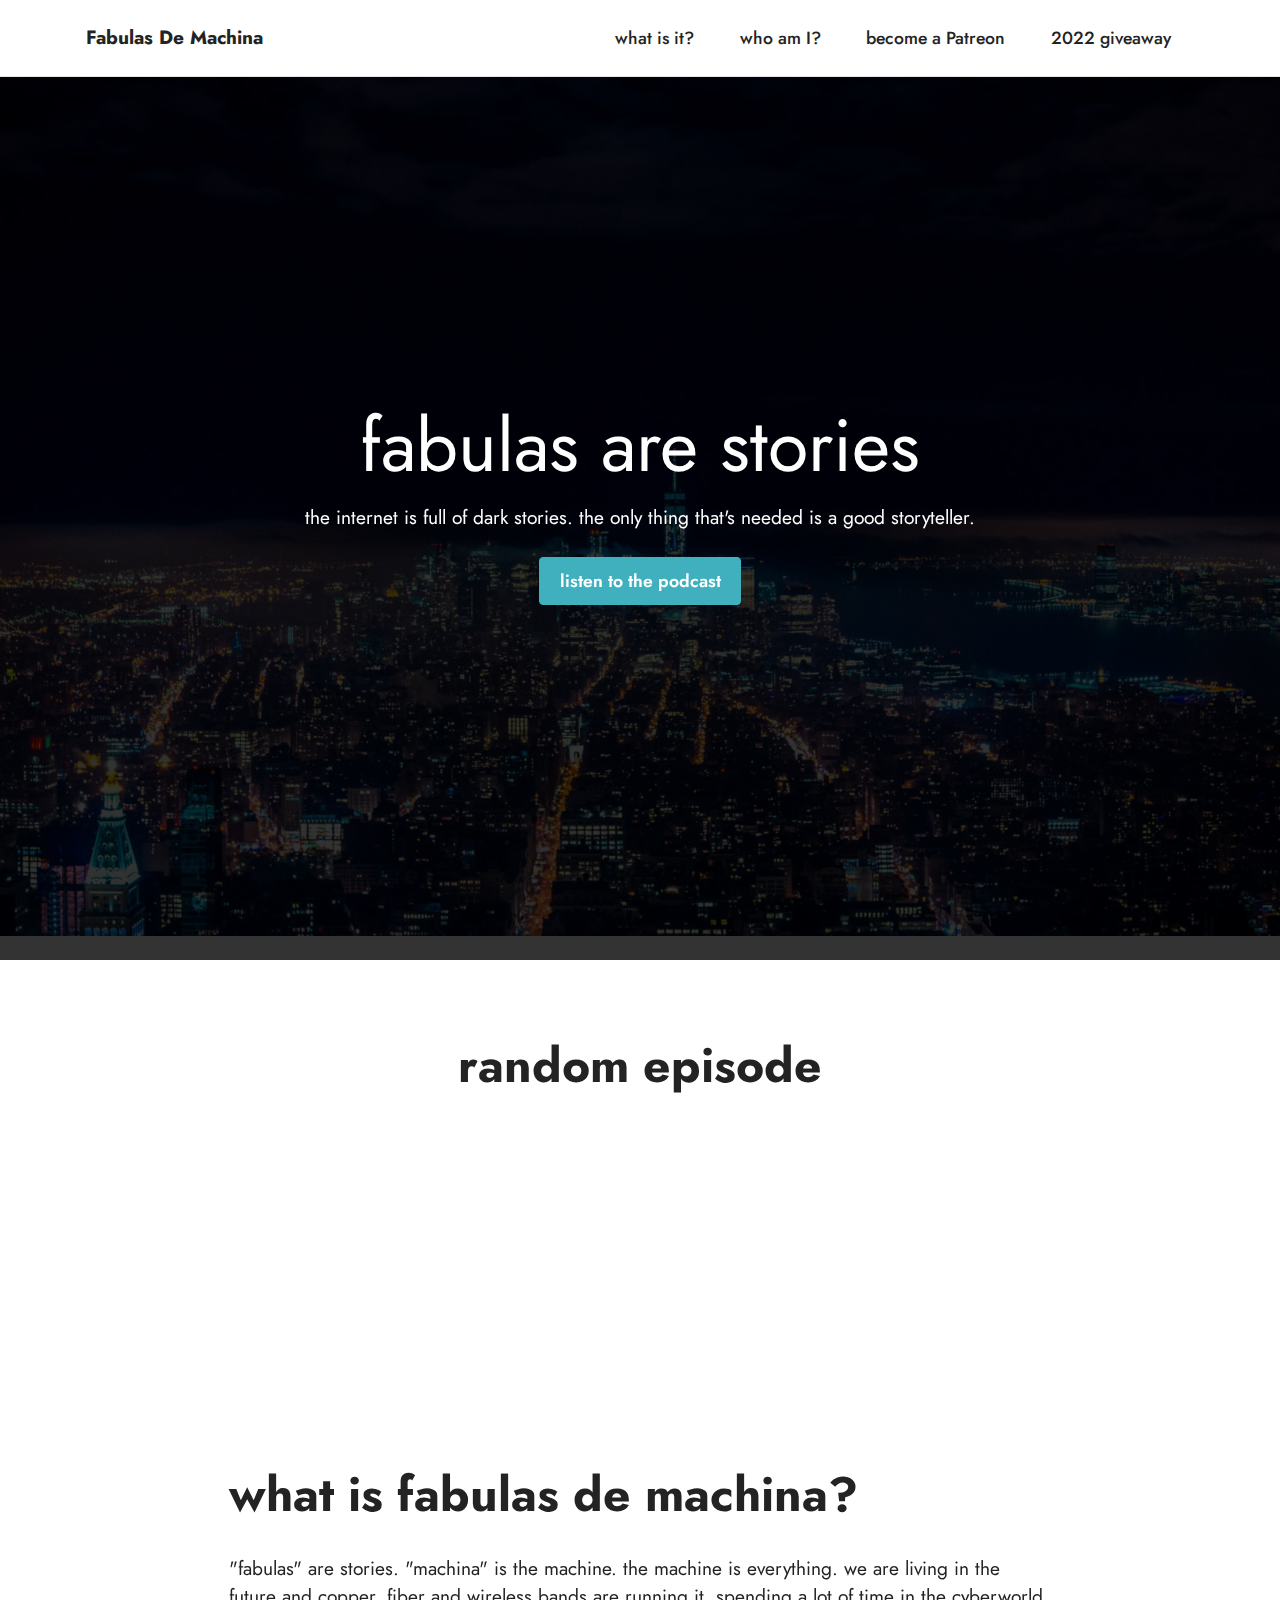
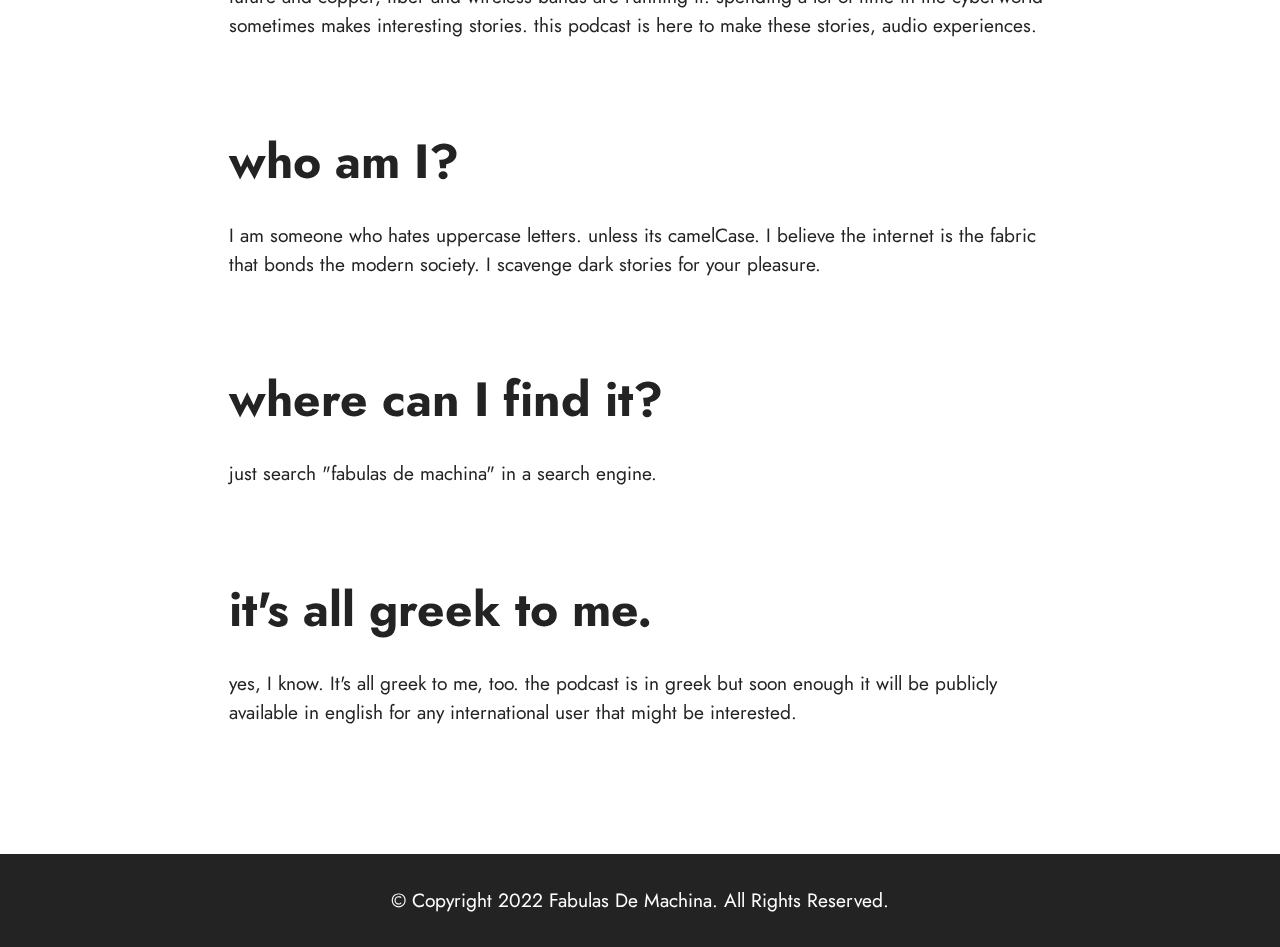
==== commit 3af9f206: "switch latest -> random wording" ====
--- a/www/index.html
+++ b/www/index.html
@@ -169,10 +169,10 @@
               display-2
             "
           >
-            <strong>latest episode</strong>
+            <strong>random episode</strong>
           </h3>
           <iframe
-            src="https://open.spotify.com/embed/show/5Q3fVsgKXBPgIB78GaBGm3"
+            src="https://open.spotify.com/embed/episode/4mZOvOxwbt9AfHLH4o24kK?utm_source=generator"
             width="100%"
             height="232"
             frameborder="0"
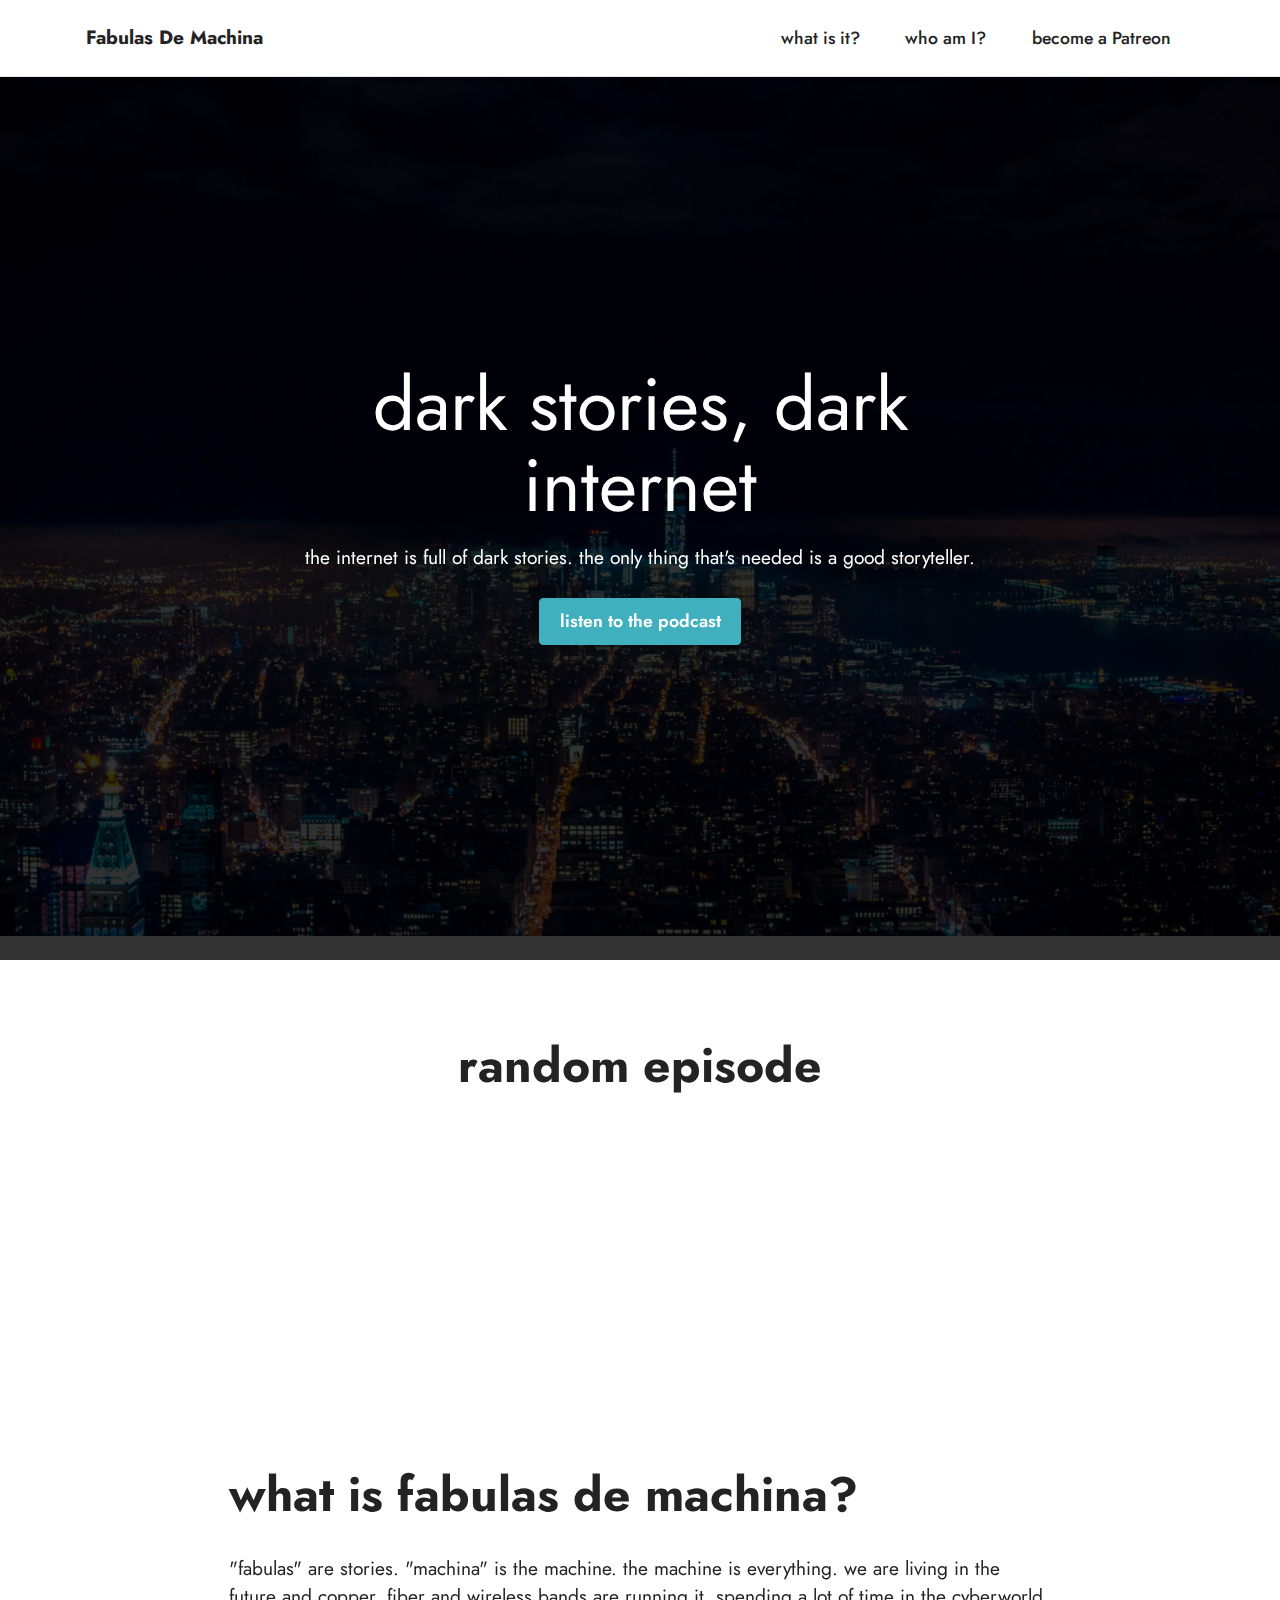
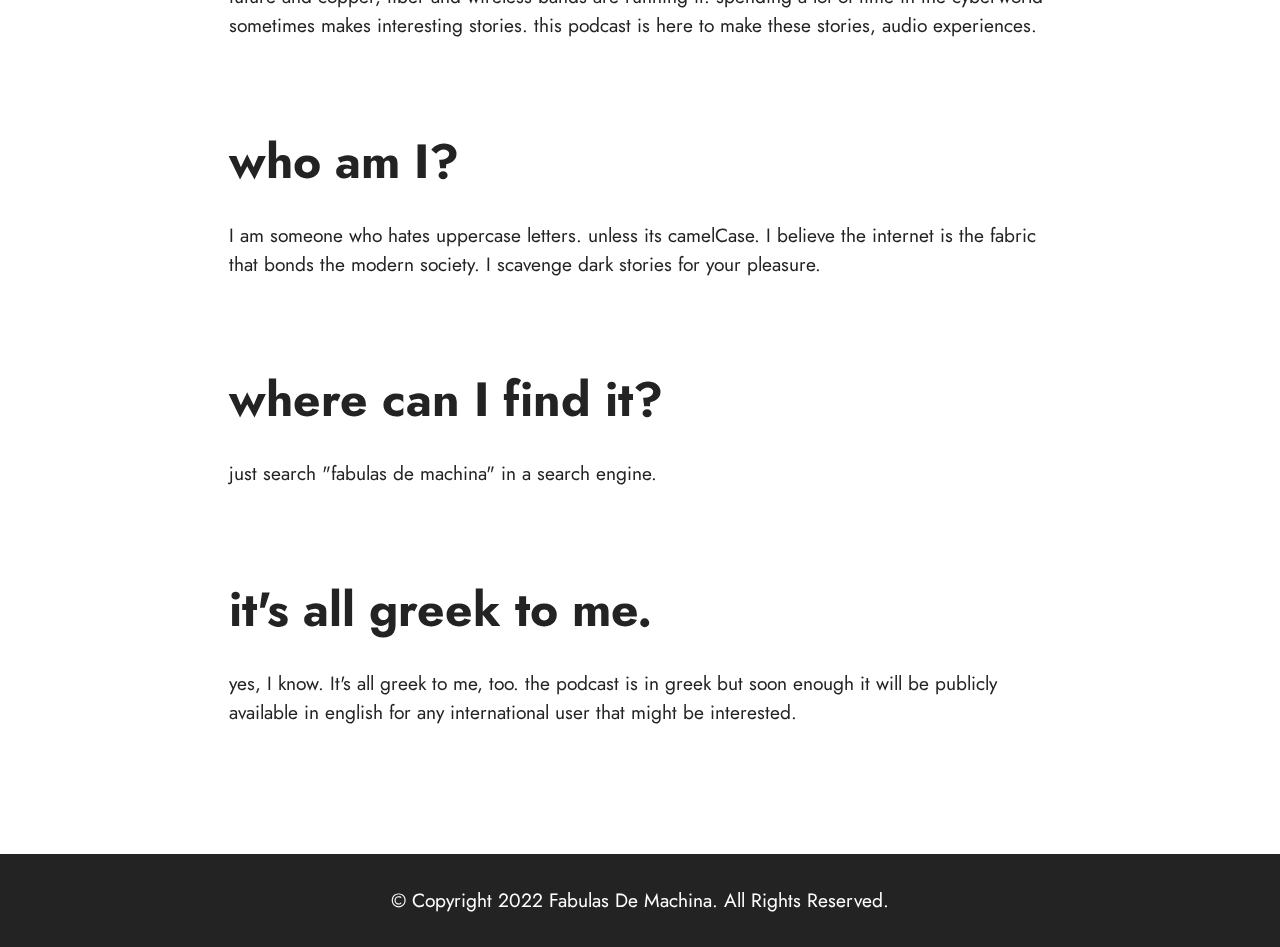
==== commit 18e9184e: "Hide giveaway link" ====
--- a/www/index.html
+++ b/www/index.html
@@ -108,7 +108,7 @@
                   become a Patreon</a
                 >
               </li>
-              <li class="nav-item">
+              <!-- <li class="nav-item">
                 <a
                   class="nav-link link text-black text-primary display-4"
                   href="https://fabulasdemachina.com/giveaway"
@@ -116,7 +116,7 @@
                 >
                   2022 giveaway</a
                 >
-              </li>
+              </li> -->
             </ul>
           </div>
         </div>
@@ -172,7 +172,8 @@
             <strong>random episode</strong>
           </h3>
           <iframe
-            src="https://open.spotify.com/embed/episode/4mZOvOxwbt9AfHLH4o24kK?utm_source=generator"
+            id = "podcast_episode"
+            src=""
             width="100%"
             height="232"
             frameborder="0"
@@ -358,6 +359,23 @@
     <script src="assets/touchswipe/jquery.touch-swipe.min.js"></script>
     <script src="assets/theme/js/script.js"></script>
     <script>
+      var randomepisodes = [
+        "https://open.spotify.com/embed/episode/0o8Z2Nlbmm1XsXQqgzltjB?utm_source=generator",
+        "https://open.spotify.com/embed/episode/4DS6vUFDmvWwCwha85G4Zq?utm_source=generator",
+        "https://open.spotify.com/embed/episode/6r6xL6H5lmUO4FQ3SPXxUl?utm_source=generator",
+        "https://open.spotify.com/embed/episode/6r6xL6H5lmUO4FQ3SPXxUl?utm_source=generator",
+        "https://open.spotify.com/embed/episode/58qxHVnTgxmTbjni2EQMOK?utm_source=generator",
+        "https://open.spotify.com/embed/episode/0mcsYd77aMLeyllNWjkjju?utm_source=generator",
+        "https://open.spotify.com/embed/episode/4ihdjRuuMuuKTJbsbmm2BU?utm_source=generator",
+        "https://open.spotify.com/embed/episode/6ejMQWljpgvW5cN704JqmY?utm_source=generator",
+        "https://open.spotify.com/embed/episode/3SKTDbxbWrzB74zgHbLVbK?utm_source=generator",
+        "https://open.spotify.com/embed/episode/5USikMgTgwUGoOYSz5FIU3?utm_source=generator",
+        "https://open.spotify.com/embed/episode/69ns1bANTn0TBQOJ1BVD5Z?utm_source=generator",
+        "https://open.spotify.com/embed/episode/2lJ5BCTue0cv7PlLInmqYW?utm_source=generator"
+      ];
+      document.getElementById("podcast_episode").src = 
+        randomepisodes[Math.floor(Math.random() * randomepisodes.length)];
+
       var randomquotes = [
         "the story in the darkness",
         "dark stories, dark internet",
